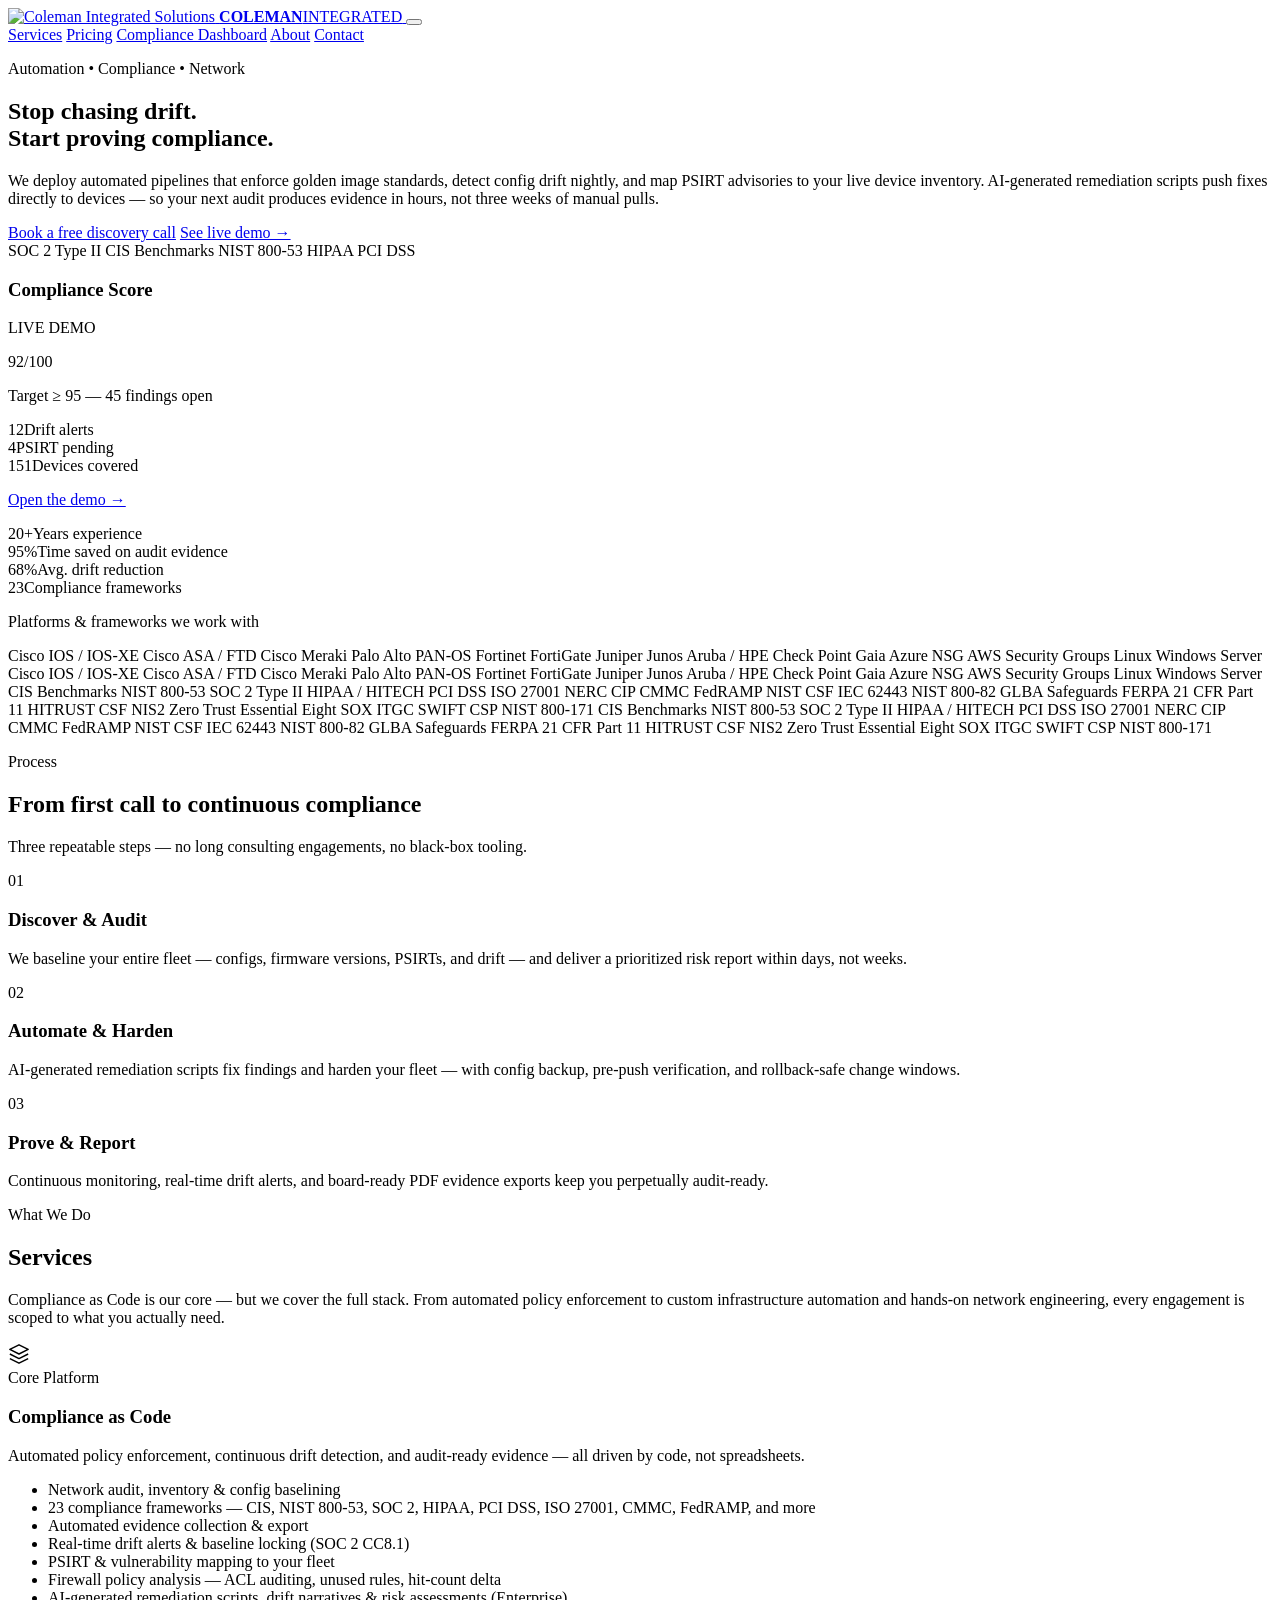
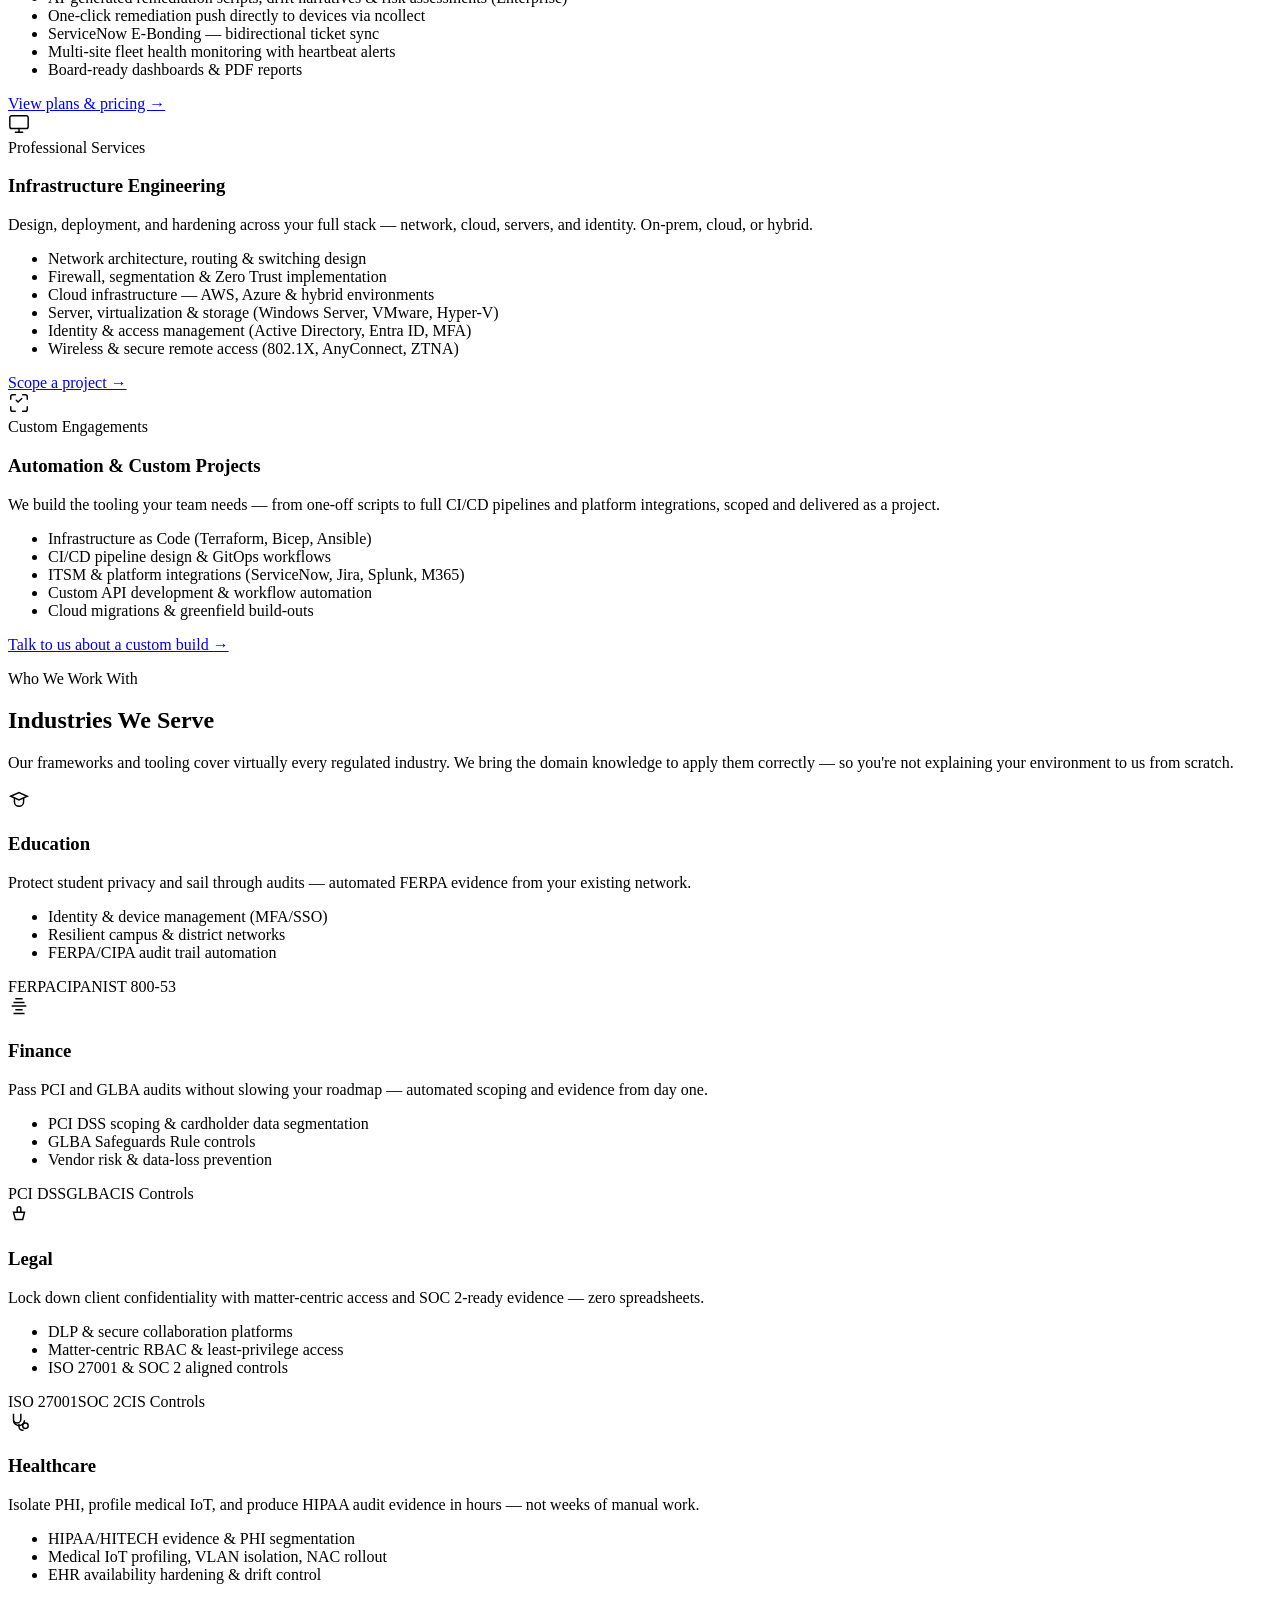
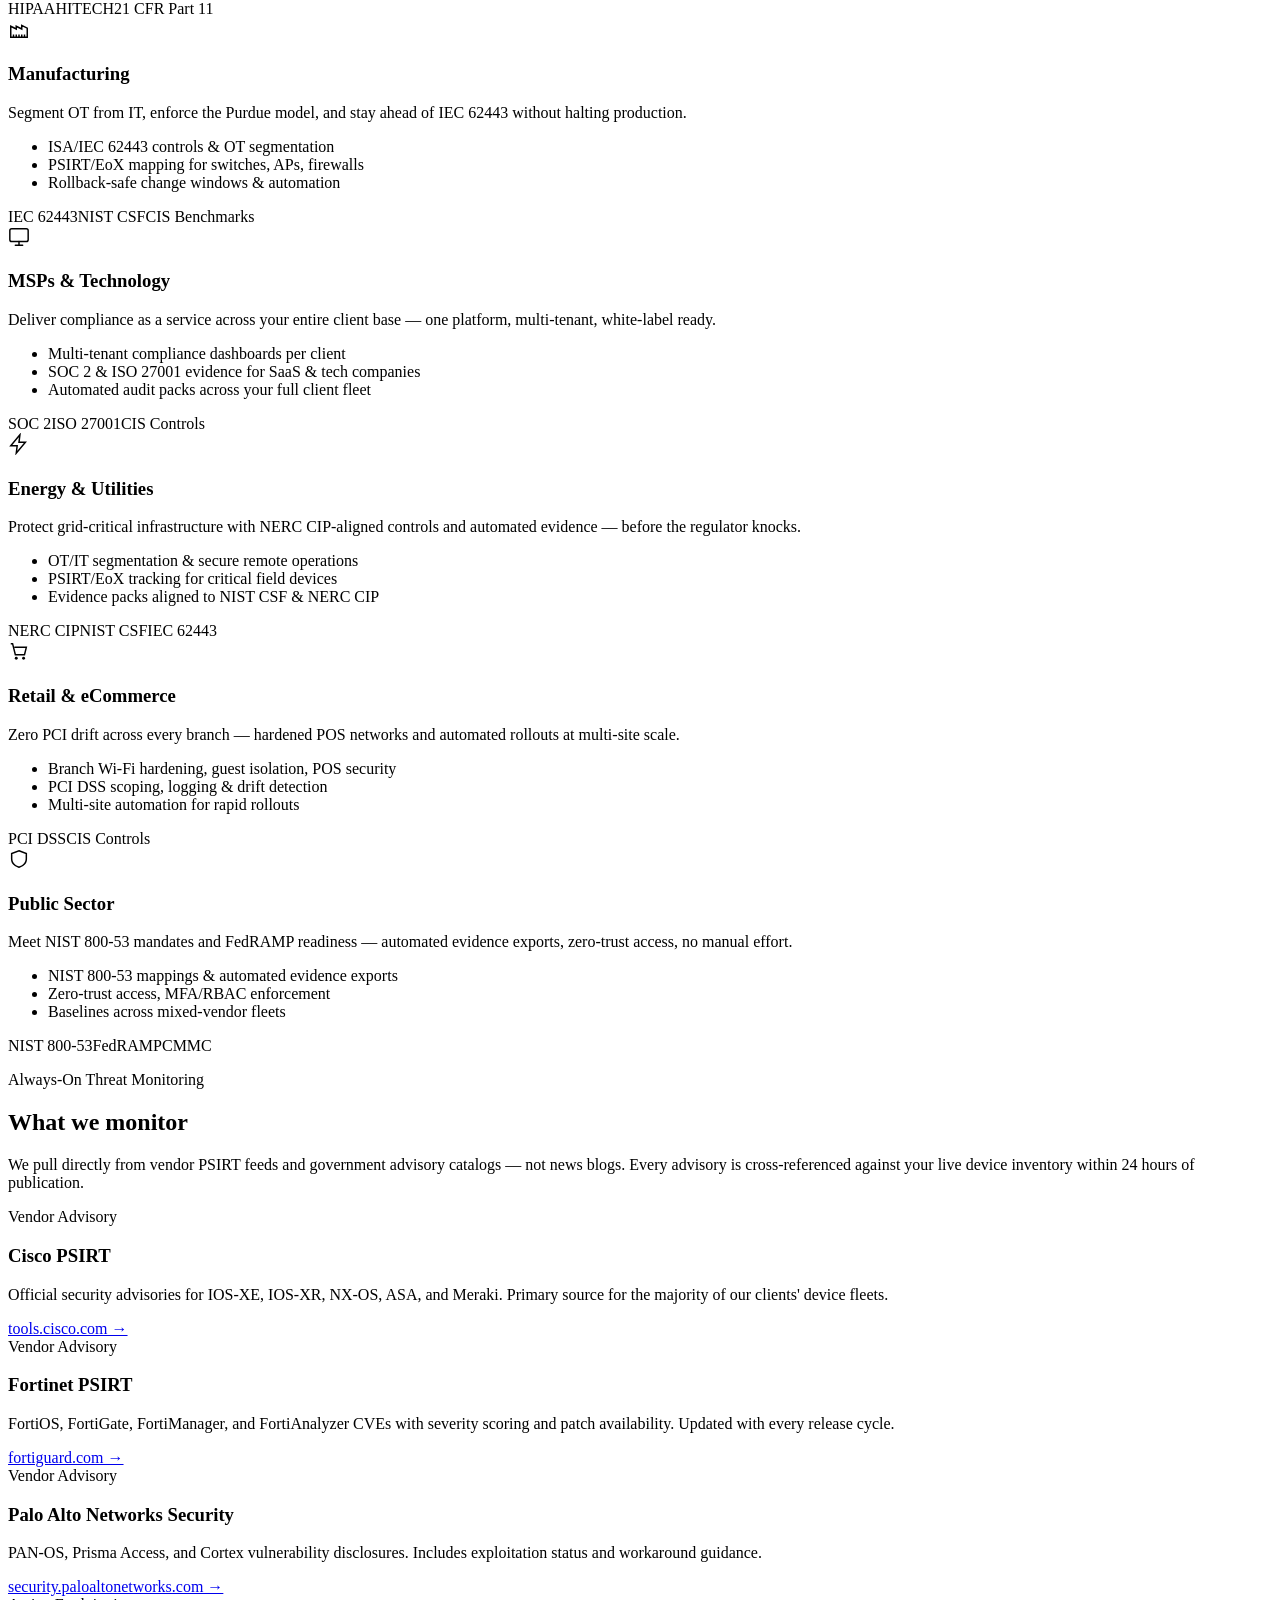
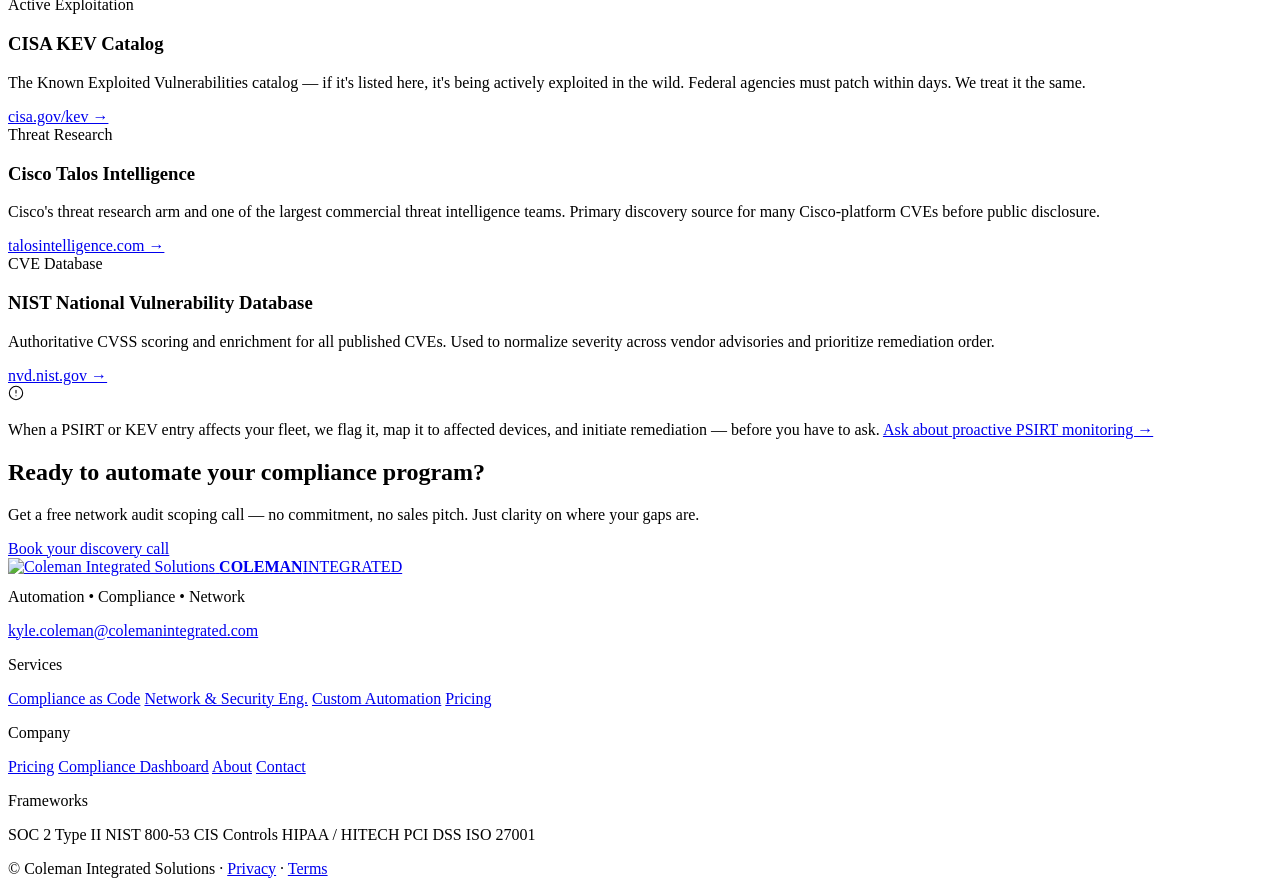
==== index.html @ 4d367436 "fix: align platform list with actual product capabilities - Replaced "YAML-driven playbooks" with "A" ====
<!DOCTYPE html>

<html lang="en">
<head>
<meta charset="utf-8"/>
<meta content="width=device-width,initial-scale=1" name="viewport"/>
<title>Coleman Integrated Solutions — Automation • Compliance • Network</title>
<meta content="Automation • Compliance • Network—deliver secure, compliant networks with code." name="description"/>
<meta property="og:type" content="website"/>
<meta property="og:url" content="https://colemanintegrated.com/"/>
<meta property="og:title" content="Coleman Integrated Solutions — Automation • Compliance • Network"/>
<meta property="og:description" content="Automated pipelines that enforce golden image standards, detect config drift nightly, and map PSIRT advisories to your live device inventory. Audit-ready evidence in hours, not weeks."/>
<meta property="og:image" content="https://colemanintegrated.com/assets/og-card.png"/>
<meta name="twitter:card" content="summary_large_image"/>
<meta name="twitter:title" content="Coleman Integrated Solutions — Automation • Compliance • Network"/>
<meta name="twitter:description" content="Stop chasing drift. Start proving compliance. Managed network compliance as code."/>
<link href="styles.css" rel="stylesheet"/>
<script defer="" src="scripts.js"></script>
</head>
<body>
<header class="site-header">
<div class="container">
<a class="brand" href="index.html">
<img alt="Coleman Integrated Solutions" class="logo" src="assets/coleman-mark.svg"/>
<span class="brand-text"><strong class="brand-name">COLEMAN</strong><span class="brand-sub">INTEGRATED</span></span>
</a>
<button aria-label="Toggle navigation" class="nav-toggle"><span></span></button>
<nav class="nav">
<a href="index.html#services">Services</a>
<a href="pricing.html">Pricing</a>
<a href="dashboard.html">Compliance Dashboard</a>
<a href="about.html">About</a>
<a class="btn" href="contact.html">Contact</a>
</nav>
</div>
</header>
<section class="hero">
<div class="container grid-2">
<div>
<p class="hero-eyebrow">Automation • Compliance • Network</p>
<h1>Stop chasing drift.<br>Start proving compliance.</h1>
<p class="hero-sub">We deploy automated pipelines that enforce golden image standards, detect config drift nightly, and map PSIRT advisories to your live device inventory. AI-generated remediation scripts push fixes directly to devices — so your next audit produces evidence in hours, not three weeks of manual pulls.</p>
<div class="cta-row">
<a class="btn btn-lg" href="contact.html">Book a free discovery call</a>
<a class="link" href="dashboard.html">See live demo →</a>
</div>
<div class="framework-chips">
<span class="fw-chip">SOC 2 Type II</span>
<span class="fw-chip">CIS Benchmarks</span>
<span class="fw-chip">NIST 800-53</span>
<span class="fw-chip">HIPAA</span>
<span class="fw-chip">PCI DSS</span>
</div>
</div>
<div class="hero-card">
<div class="card card--glow">
<div class="card-header-row">
<h3>Compliance Score</h3>
<span class="badge-live">LIVE DEMO</span>
</div>
<p class="score">92<span>/100</span></p>
<div class="score-bar-wrap"><div class="score-bar" style="width:92%"></div></div>
<p class="muted" style="margin:.5rem 0 1rem">Target ≥ 95 — 45 findings open</p>
<div class="mini-stats">
<div class="mini-stat"><span class="mini-num">12</span><span class="mini-lbl">Drift alerts</span></div>
<div class="mini-stat"><span class="mini-num">4</span><span class="mini-lbl">PSIRT pending</span></div>
<div class="mini-stat"><span class="mini-num">151</span><span class="mini-lbl">Devices covered</span></div>
</div>
<p style="margin-top:1rem"><a class="link" href="dashboard.html">Open the demo →</a></p>
</div>
</div>
</div>

<div class="hero-metrics">
<div class="container">
<div class="metrics-row">
<div class="metric"><span class="metric-num">20+</span><span class="metric-lbl">Years experience</span></div>
<div class="metric-div"></div>
<div class="metric"><span class="metric-num">95%</span><span class="metric-lbl">Time saved on audit evidence</span></div>
<div class="metric-div"></div>
<div class="metric"><span class="metric-num">68%</span><span class="metric-lbl">Avg. drift reduction</span></div>
<div class="metric-div"></div>
<div class="metric"><span class="metric-num">23</span><span class="metric-lbl">Compliance frameworks</span></div>
</div>
</div>
</div>
</section>
<section class="platform-bar">
<div class="container">
<p class="platform-label">Platforms &amp; frameworks we work with</p>
</div>
<!-- Row 1: Vendors — scrolls left -->
<div class="marquee-track" aria-hidden="true">
<div class="marquee-inner">
<span class="platform-chip">Cisco IOS / IOS‑XE</span>
<span class="platform-chip">Cisco ASA / FTD</span>
<span class="platform-chip">Cisco Meraki</span>
<span class="platform-chip">Palo Alto PAN‑OS</span>
<span class="platform-chip">Fortinet FortiGate</span>
<span class="platform-chip">Juniper Junos</span>
<span class="platform-chip">Aruba / HPE</span>
<span class="platform-chip">Check Point Gaia</span>
<span class="platform-chip">Azure NSG</span>
<span class="platform-chip">AWS Security Groups</span>
<span class="platform-chip">Linux</span>
<span class="platform-chip">Windows Server</span>
<!-- duplicate for seamless loop -->
<span class="platform-chip">Cisco IOS / IOS‑XE</span>
<span class="platform-chip">Cisco ASA / FTD</span>
<span class="platform-chip">Cisco Meraki</span>
<span class="platform-chip">Palo Alto PAN‑OS</span>
<span class="platform-chip">Fortinet FortiGate</span>
<span class="platform-chip">Juniper Junos</span>
<span class="platform-chip">Aruba / HPE</span>
<span class="platform-chip">Check Point Gaia</span>
<span class="platform-chip">Azure NSG</span>
<span class="platform-chip">AWS Security Groups</span>
<span class="platform-chip">Linux</span>
<span class="platform-chip">Windows Server</span>
</div>
</div>
<!-- Row 2: Frameworks — scrolls right -->
<div class="marquee-track" aria-hidden="true">
<div class="marquee-inner marquee-inner--reverse">
<span class="platform-chip platform-chip--fw">CIS Benchmarks</span>
<span class="platform-chip platform-chip--fw">NIST 800‑53</span>
<span class="platform-chip platform-chip--fw">SOC 2 Type II</span>
<span class="platform-chip platform-chip--fw">HIPAA / HITECH</span>
<span class="platform-chip platform-chip--fw">PCI DSS</span>
<span class="platform-chip platform-chip--fw">ISO 27001</span>
<span class="platform-chip platform-chip--fw">NERC CIP</span>
<span class="platform-chip platform-chip--fw">CMMC</span>
<span class="platform-chip platform-chip--fw">FedRAMP</span>
<span class="platform-chip platform-chip--fw">NIST CSF</span>
<span class="platform-chip platform-chip--fw">IEC 62443</span>
<span class="platform-chip platform-chip--fw">NIST 800‑82</span>
<span class="platform-chip platform-chip--fw">GLBA Safeguards</span>
<span class="platform-chip platform-chip--fw">FERPA</span>
<span class="platform-chip platform-chip--fw">21 CFR Part 11</span>
<span class="platform-chip platform-chip--fw">HITRUST CSF</span>
<span class="platform-chip platform-chip--fw">NIS2</span>
<span class="platform-chip platform-chip--fw">Zero Trust</span>
<span class="platform-chip platform-chip--fw">Essential Eight</span>
<span class="platform-chip platform-chip--fw">SOX ITGC</span>
<span class="platform-chip platform-chip--fw">SWIFT CSP</span>
<span class="platform-chip platform-chip--fw">NIST 800‑171</span>
<!-- duplicate for seamless loop -->
<span class="platform-chip platform-chip--fw">CIS Benchmarks</span>
<span class="platform-chip platform-chip--fw">NIST 800‑53</span>
<span class="platform-chip platform-chip--fw">SOC 2 Type II</span>
<span class="platform-chip platform-chip--fw">HIPAA / HITECH</span>
<span class="platform-chip platform-chip--fw">PCI DSS</span>
<span class="platform-chip platform-chip--fw">ISO 27001</span>
<span class="platform-chip platform-chip--fw">NERC CIP</span>
<span class="platform-chip platform-chip--fw">CMMC</span>
<span class="platform-chip platform-chip--fw">FedRAMP</span>
<span class="platform-chip platform-chip--fw">NIST CSF</span>
<span class="platform-chip platform-chip--fw">IEC 62443</span>
<span class="platform-chip platform-chip--fw">NIST 800‑82</span>
<span class="platform-chip platform-chip--fw">GLBA Safeguards</span>
<span class="platform-chip platform-chip--fw">FERPA</span>
<span class="platform-chip platform-chip--fw">21 CFR Part 11</span>
<span class="platform-chip platform-chip--fw">HITRUST CSF</span>
<span class="platform-chip platform-chip--fw">NIS2</span>
<span class="platform-chip platform-chip--fw">Zero Trust</span>
<span class="platform-chip platform-chip--fw">Essential Eight</span>
<span class="platform-chip platform-chip--fw">SOX ITGC</span>
<span class="platform-chip platform-chip--fw">SWIFT CSP</span>
<span class="platform-chip platform-chip--fw">NIST 800‑171</span>
</div>
</div>
</section>

<section class="section section--steps" id="how-it-works">
<div class="container">
<p class="section-eyebrow">Process</p>
<h2>From first call to continuous compliance</h2>
<p class="section-sub">Three repeatable steps — no long consulting engagements, no black-box tooling.</p>
<div class="steps">
<div class="step fade-up">
<div class="step-num">01</div>
<h3>Discover &amp; Audit</h3>
<p>We baseline your entire fleet — configs, firmware versions, PSIRTs, and drift — and deliver a prioritized risk report within days, not weeks.</p>
</div>
<div class="step fade-up">
<div class="step-num">02</div>
<h3>Automate &amp; Harden</h3>
<p>AI‑generated remediation scripts fix findings and harden your fleet — with config backup, pre‑push verification, and rollback‑safe change windows.</p>
</div>
<div class="step fade-up">
<div class="step-num">03</div>
<h3>Prove &amp; Report</h3>
<p>Continuous monitoring, real‑time drift alerts, and board‑ready PDF evidence exports keep you perpetually audit‑ready.</p>
</div>
</div>
</div>
</section>

<section class="section section--alt" id="services">
<div class="container">
<p class="section-eyebrow">What We Do</p>
<h2>Services</h2>
<p class="section-sub">Compliance as Code is our core — but we cover the full stack. From automated policy enforcement to custom infrastructure automation and hands-on network engineering, every engagement is scoped to what you actually need.</p>
<div class="pillars">

<!-- Pillar 1: Core -->
<div class="pillar pillar--core">
<div class="pillar-top">
<div class="pillar-icon">
<svg fill="none" height="22" viewBox="0 0 24 24" width="22"><path d="M12 2L2 7l10 5 10-5-10-5Z" stroke="currentColor" stroke-width="1.6" stroke-linejoin="round"/><path d="M2 17l10 5 10-5M2 12l10 5 10-5" stroke="currentColor" stroke-width="1.6" stroke-linejoin="round"/></svg>
</div>
<span class="pillar-badge">Core Platform</span>
</div>
<h3>Compliance as Code</h3>
<p class="pillar-desc">Automated policy enforcement, continuous drift detection, and audit-ready evidence — all driven by code, not spreadsheets.</p>
<ul class="pillar-list">
<li>Network audit, inventory &amp; config baselining</li>
<li>23 compliance frameworks — CIS, NIST 800-53, SOC 2, HIPAA, PCI DSS, ISO 27001, CMMC, FedRAMP, and more</li>
<li>Automated evidence collection &amp; export</li>
<li>Real-time drift alerts &amp; baseline locking (SOC 2 CC8.1)</li>
<li>PSIRT &amp; vulnerability mapping to your fleet</li>
<li>Firewall policy analysis — ACL auditing, unused rules, hit-count delta</li>
<li>AI-generated remediation scripts, drift narratives &amp; risk assessments (Enterprise)</li>
<li>One-click remediation push directly to devices via ncollect</li>
<li>ServiceNow E-Bonding — bidirectional ticket sync</li>
<li>Multi-site fleet health monitoring with heartbeat alerts</li>
<li>Board-ready dashboards &amp; PDF reports</li>
</ul>
<a class="pillar-link" href="pricing.html">View plans &amp; pricing →</a>
</div>

<!-- Pillar 2: Infrastructure Engineering -->
<div class="pillar">
<div class="pillar-top">
<div class="pillar-icon">
<svg fill="none" height="22" viewBox="0 0 24 24" width="22"><rect x="2" y="3" width="20" height="14" rx="2" stroke="currentColor" stroke-width="1.6"/><path d="M8 21h8M12 17v4" stroke="currentColor" stroke-width="1.6" stroke-linecap="round"/></svg>
</div>
<span class="pillar-badge pillar-badge--neutral">Professional Services</span>
</div>
<h3>Infrastructure Engineering</h3>
<p class="pillar-desc">Design, deployment, and hardening across your full stack — network, cloud, servers, and identity. On-prem, cloud, or hybrid.</p>
<ul class="pillar-list">
<li>Network architecture, routing &amp; switching design</li>
<li>Firewall, segmentation &amp; Zero Trust implementation</li>
<li>Cloud infrastructure — AWS, Azure &amp; hybrid environments</li>
<li>Server, virtualization &amp; storage (Windows Server, VMware, Hyper-V)</li>
<li>Identity &amp; access management (Active Directory, Entra ID, MFA)</li>
<li>Wireless &amp; secure remote access (802.1X, AnyConnect, ZTNA)</li>
</ul>
<a class="pillar-link" href="contact.html">Scope a project →</a>
</div>

<!-- Pillar 3: Automation & Custom Projects -->
<div class="pillar">
<div class="pillar-top">
<div class="pillar-icon">
<svg fill="none" height="22" viewBox="0 0 24 24" width="22"><path d="M8 3H5a2 2 0 0 0-2 2v3M21 8V5a2 2 0 0 0-2-2h-3M3 16v3a2 2 0 0 0 2 2h3M16 21h3a2 2 0 0 0 2-2v-3" stroke="currentColor" stroke-width="1.6" stroke-linecap="round"/><path d="M9 9l2 2 4-4" stroke="currentColor" stroke-width="1.6" stroke-linecap="round" stroke-linejoin="round"/></svg>
</div>
<span class="pillar-badge pillar-badge--neutral">Custom Engagements</span>
</div>
<h3>Automation &amp; Custom Projects</h3>
<p class="pillar-desc">We build the tooling your team needs — from one-off scripts to full CI/CD pipelines and platform integrations, scoped and delivered as a project.</p>
<ul class="pillar-list">
<li>Infrastructure as Code (Terraform, Bicep, Ansible)</li>
<li>CI/CD pipeline design &amp; GitOps workflows</li>
<li>ITSM &amp; platform integrations (ServiceNow, Jira, Splunk, M365)</li>
<li>Custom API development &amp; workflow automation</li>
<li>Cloud migrations &amp; greenfield build-outs</li>
</ul>
<a class="pillar-link" href="contact.html">Talk to us about a custom build →</a>
</div>

</div><!-- /pillars -->
</div>
</section>
<section aria-label="Industries We Serve" class="section" id="industries">
<div class="container">
<p class="section-eyebrow">Who We Work With</p>
<h2>Industries We Serve</h2>
<p class="section-sub">Our frameworks and tooling cover virtually every regulated industry. We bring the domain knowledge to apply them correctly — so you're not explaining your environment to us from scratch.</p>
<div class="industries-unified">

<article class="ind-card fade-up">
<div class="ind-icon"><svg fill="none" height="22" viewBox="0 0 24 24" width="22"><path d="M3 9l9-4 9 4-9 4-9-4Z" stroke="currentColor" stroke-width="1.6"/><path d="M7 11v4a5 5 0 0 0 10 0v-4" stroke="currentColor" stroke-width="1.6"/></svg></div>
<h3>Education</h3>
<p class="ind-outcome">Protect student privacy and sail through audits — automated FERPA evidence from your existing network.</p>
<ul class="ind-list">
<li>Identity &amp; device management (MFA/SSO)</li>
<li>Resilient campus &amp; district networks</li>
<li>FERPA/CIPA audit trail automation</li>
</ul>
<div class="ind-tags"><span class="ind-tag">FERPA</span><span class="ind-tag">CIPA</span><span class="ind-tag">NIST 800-53</span></div>
</article>

<article class="ind-card fade-up">
<div class="ind-icon"><svg fill="none" height="22" viewBox="0 0 24 24" width="22"><path d="M4 11h16M6 7h12M8 3h8M8 15h8M6 19h12" stroke="currentColor" stroke-width="1.6"/></svg></div>
<h3>Finance</h3>
<p class="ind-outcome">Pass PCI and GLBA audits without slowing your roadmap — automated scoping and evidence from day one.</p>
<ul class="ind-list">
<li>PCI DSS scoping &amp; cardholder data segmentation</li>
<li>GLBA Safeguards Rule controls</li>
<li>Vendor risk &amp; data-loss prevention</li>
</ul>
<div class="ind-tags"><span class="ind-tag">PCI DSS</span><span class="ind-tag">GLBA</span><span class="ind-tag">CIS Controls</span></div>
</article>

<article class="ind-card fade-up">
<div class="ind-icon"><svg fill="none" height="22" viewBox="0 0 24 24" width="22"><path d="M6 10h12l-2 8H8l-2-8Z" stroke="currentColor" stroke-width="1.6"/><path d="M10 10V6a2 2 0 1 1 4 0v4" stroke="currentColor" stroke-width="1.6"/></svg></div>
<h3>Legal</h3>
<p class="ind-outcome">Lock down client confidentiality with matter-centric access and SOC 2-ready evidence — zero spreadsheets.</p>
<ul class="ind-list">
<li>DLP &amp; secure collaboration platforms</li>
<li>Matter-centric RBAC &amp; least-privilege access</li>
<li>ISO 27001 &amp; SOC 2 aligned controls</li>
</ul>
<div class="ind-tags"><span class="ind-tag">ISO 27001</span><span class="ind-tag">SOC 2</span><span class="ind-tag">CIS Controls</span></div>
</article>

<article class="ind-card fade-up">
<div class="ind-icon"><svg fill="none" height="22" viewBox="0 0 24 24" width="22"><path d="M6 3v6a4 4 0 1 0 8 0V3M6 10a6 6 0 0 0 12 0" stroke="currentColor" stroke-width="1.6"/><circle cx="19" cy="16" r="3" stroke="currentColor" stroke-width="1.6"/><path d="M12 14v3a4 4 0 0 0 4 4h1" stroke="currentColor" stroke-width="1.6"/></svg></div>
<h3>Healthcare</h3>
<p class="ind-outcome">Isolate PHI, profile medical IoT, and produce HIPAA audit evidence in hours — not weeks of manual work.</p>
<ul class="ind-list">
<li>HIPAA/HITECH evidence &amp; PHI segmentation</li>
<li>Medical IoT profiling, VLAN isolation, NAC rollout</li>
<li>EHR availability hardening &amp; drift control</li>
</ul>
<div class="ind-tags"><span class="ind-tag">HIPAA</span><span class="ind-tag">HITECH</span><span class="ind-tag">21 CFR Part 11</span></div>
</article>

<article class="ind-card fade-up">
<div class="ind-icon"><svg fill="none" height="22" viewBox="0 0 24 24" width="22"><path d="M3 21V9l6 3V9l6 3V8l6 3v10H3Z" stroke="currentColor" stroke-width="1.6"/><path d="M6 21v-3m3 3v-3m3 3v-3m3 3v-3m3 3v-3" stroke="currentColor" stroke-width="1.6"/></svg></div>
<h3>Manufacturing</h3>
<p class="ind-outcome">Segment OT from IT, enforce the Purdue model, and stay ahead of IEC 62443 without halting production.</p>
<ul class="ind-list">
<li>ISA/IEC 62443 controls &amp; OT segmentation</li>
<li>PSIRT/EoX mapping for switches, APs, firewalls</li>
<li>Rollback-safe change windows &amp; automation</li>
</ul>
<div class="ind-tags"><span class="ind-tag">IEC 62443</span><span class="ind-tag">NIST CSF</span><span class="ind-tag">CIS Benchmarks</span></div>
</article>

<article class="ind-card fade-up">
<div class="ind-icon"><svg fill="none" height="22" viewBox="0 0 24 24" width="22"><rect x="2" y="3" width="20" height="14" rx="2" stroke="currentColor" stroke-width="1.6"/><path d="M8 21h8M12 17v4" stroke="currentColor" stroke-width="1.6" stroke-linecap="round"/></svg></div>
<h3>MSPs &amp; Technology</h3>
<p class="ind-outcome">Deliver compliance as a service across your entire client base — one platform, multi-tenant, white-label ready.</p>
<ul class="ind-list">
<li>Multi-tenant compliance dashboards per client</li>
<li>SOC 2 &amp; ISO 27001 evidence for SaaS &amp; tech companies</li>
<li>Automated audit packs across your full client fleet</li>
</ul>
<div class="ind-tags"><span class="ind-tag">SOC 2</span><span class="ind-tag">ISO 27001</span><span class="ind-tag">CIS Controls</span></div>
</article>

<article class="ind-card fade-up">
<div class="ind-icon"><svg fill="none" height="22" viewBox="0 0 24 24" width="22"><path d="M13 2 3 14h7l-1 8 10-12h-7l1-8Z" stroke="currentColor" stroke-width="1.6"/></svg></div>
<h3>Energy &amp; Utilities</h3>
<p class="ind-outcome">Protect grid-critical infrastructure with NERC CIP-aligned controls and automated evidence — before the regulator knocks.</p>
<ul class="ind-list">
<li>OT/IT segmentation &amp; secure remote operations</li>
<li>PSIRT/EoX tracking for critical field devices</li>
<li>Evidence packs aligned to NIST CSF &amp; NERC CIP</li>
</ul>
<div class="ind-tags"><span class="ind-tag">NERC CIP</span><span class="ind-tag">NIST CSF</span><span class="ind-tag">IEC 62443</span></div>
</article>

<article class="ind-card fade-up">
<div class="ind-icon"><svg fill="none" height="22" viewBox="0 0 24 24" width="22"><path d="M3 4h2l3 12h10l2-8H7" stroke="currentColor" stroke-width="1.6"/><circle cx="9" cy="20" fill="currentColor" r="1.6"/><circle cx="17" cy="20" fill="currentColor" r="1.6"/></svg></div>
<h3>Retail &amp; eCommerce</h3>
<p class="ind-outcome">Zero PCI drift across every branch — hardened POS networks and automated rollouts at multi-site scale.</p>
<ul class="ind-list">
<li>Branch Wi-Fi hardening, guest isolation, POS security</li>
<li>PCI DSS scoping, logging &amp; drift detection</li>
<li>Multi-site automation for rapid rollouts</li>
</ul>
<div class="ind-tags"><span class="ind-tag">PCI DSS</span><span class="ind-tag">CIS Controls</span></div>
</article>

<article class="ind-card fade-up">
<div class="ind-icon"><svg fill="none" height="22" viewBox="0 0 24 24" width="22"><path d="M12 3l8 3v6c0 5-5 8-8 9-3-1-8-4-8-9V6l8-3Z" stroke="currentColor" stroke-width="1.6"/></svg></div>
<h3>Public Sector</h3>
<p class="ind-outcome">Meet NIST 800-53 mandates and FedRAMP readiness — automated evidence exports, zero-trust access, no manual effort.</p>
<ul class="ind-list">
<li>NIST 800-53 mappings &amp; automated evidence exports</li>
<li>Zero-trust access, MFA/RBAC enforcement</li>
<li>Baselines across mixed-vendor fleets</li>
</ul>
<div class="ind-tags"><span class="ind-tag">NIST 800-53</span><span class="ind-tag">FedRAMP</span><span class="ind-tag">CMMC</span></div>
</article>

</div>
</div>
</section>
<section class="section alt" id="intel-sources">
<div class="container">
<p class="section-eyebrow">Always-On Threat Monitoring</p>
<h2>What we monitor</h2>
<p class="section-sub">We pull directly from vendor PSIRT feeds and government advisory catalogs — not news blogs. Every advisory is cross-referenced against your live device inventory within 24 hours of publication.</p>
<div class="intel-grid">

<div class="intel-card">
<div class="intel-card-hdr">
<span class="intel-badge intel-badge--vendor">Vendor Advisory</span>
</div>
<h3 class="intel-name">Cisco PSIRT</h3>
<p class="intel-desc">Official security advisories for IOS-XE, IOS-XR, NX-OS, ASA, and Meraki. Primary source for the majority of our clients' device fleets.</p>
<a class="intel-link" href="https://tools.cisco.com/security/center/publicationListing.x" target="_blank" rel="noopener noreferrer">tools.cisco.com →</a>
</div>

<div class="intel-card">
<div class="intel-card-hdr">
<span class="intel-badge intel-badge--vendor">Vendor Advisory</span>
</div>
<h3 class="intel-name">Fortinet PSIRT</h3>
<p class="intel-desc">FortiOS, FortiGate, FortiManager, and FortiAnalyzer CVEs with severity scoring and patch availability. Updated with every release cycle.</p>
<a class="intel-link" href="https://www.fortiguard.com/psirt" target="_blank" rel="noopener noreferrer">fortiguard.com →</a>
</div>

<div class="intel-card">
<div class="intel-card-hdr">
<span class="intel-badge intel-badge--vendor">Vendor Advisory</span>
</div>
<h3 class="intel-name">Palo Alto Networks Security</h3>
<p class="intel-desc">PAN-OS, Prisma Access, and Cortex vulnerability disclosures. Includes exploitation status and workaround guidance.</p>
<a class="intel-link" href="https://security.paloaltonetworks.com" target="_blank" rel="noopener noreferrer">security.paloaltonetworks.com →</a>
</div>

<div class="intel-card">
<div class="intel-card-hdr">
<span class="intel-badge intel-badge--cisa">Active Exploitation</span>
</div>
<h3 class="intel-name">CISA KEV Catalog</h3>
<p class="intel-desc">The Known Exploited Vulnerabilities catalog — if it's listed here, it's being actively exploited in the wild. Federal agencies must patch within days. We treat it the same.</p>
<a class="intel-link" href="https://www.cisa.gov/known-exploited-vulnerabilities-catalog" target="_blank" rel="noopener noreferrer">cisa.gov/kev →</a>
</div>

<div class="intel-card">
<div class="intel-card-hdr">
<span class="intel-badge intel-badge--research">Threat Research</span>
</div>
<h3 class="intel-name">Cisco Talos Intelligence</h3>
<p class="intel-desc">Cisco's threat research arm and one of the largest commercial threat intelligence teams. Primary discovery source for many Cisco-platform CVEs before public disclosure.</p>
<a class="intel-link" href="https://blog.talosintelligence.com" target="_blank" rel="noopener noreferrer">talosintelligence.com →</a>
</div>

<div class="intel-card">
<div class="intel-card-hdr">
<span class="intel-badge intel-badge--nvd">CVE Database</span>
</div>
<h3 class="intel-name">NIST National Vulnerability Database</h3>
<p class="intel-desc">Authoritative CVSS scoring and enrichment for all published CVEs. Used to normalize severity across vendor advisories and prioritize remediation order.</p>
<a class="intel-link" href="https://nvd.nist.gov" target="_blank" rel="noopener noreferrer">nvd.nist.gov →</a>
</div>

</div>
<div class="intel-note">
<svg fill="none" height="16" viewBox="0 0 24 24" width="16"><circle cx="12" cy="12" r="10" stroke="currentColor" stroke-width="1.6"/><path d="M12 8v4m0 4h.01" stroke="currentColor" stroke-linecap="round" stroke-width="1.6"/></svg>
<p>When a PSIRT or KEV entry affects your fleet, we flag it, map it to affected devices, and initiate remediation — before you have to ask. <a href="contact.html">Ask about proactive PSIRT monitoring →</a></p>
</div>
</div>
</section>

<section class="cta-band">
<div class="container">
<h2>Ready to automate your compliance program?</h2>
<p>Get a free network audit scoping call — no commitment, no sales pitch. Just clarity on where your gaps are.</p>
<a class="btn btn-lg" href="contact.html">Book your discovery call</a>
</div>
</section>

<footer class="site-footer">
<div class="container footer-grid">
<div class="footer-brand">
<a class="brand" href="index.html">
<img alt="Coleman Integrated Solutions" class="logo" src="assets/coleman-mark.svg"/>
<span class="brand-text"><strong class="brand-name">COLEMAN</strong><span class="brand-sub">INTEGRATED</span></span>
</a>
<p class="muted small" style="margin-top:.75rem">Automation • Compliance • Network</p>
<p class="muted small"><a href="mailto:kyle.coleman@colemanintegrated.com">kyle.coleman@colemanintegrated.com</a></p>
</div>
<div class="footer-links">
<p class="footer-heading">Services</p>
<a href="index.html#services">Compliance as Code</a>
<a href="index.html#services">Network &amp; Security Eng.</a>
<a href="index.html#services">Custom Automation</a>
<a href="pricing.html">Pricing</a>
</div>
<div class="footer-links">
<p class="footer-heading">Company</p>
<a href="pricing.html">Pricing</a>
<a href="dashboard.html">Compliance Dashboard</a>
<a href="about.html">About</a>
<a href="contact.html">Contact</a>
</div>
<div class="footer-links">
<p class="footer-heading">Frameworks</p>
<span class="muted small">SOC 2 Type II</span>
<span class="muted small">NIST 800‑53</span>
<span class="muted small">CIS Controls</span>
<span class="muted small">HIPAA / HITECH</span>
<span class="muted small">PCI DSS</span>
<span class="muted small">ISO 27001</span>
</div>
</div>
<div class="container footer-bottom">
<p class="muted small">© <span id="year"></span> Coleman Integrated Solutions · <a href="privacy.html">Privacy</a> · <a href="terms.html">Terms</a></p>
</div>
</footer>
</body>
</html>
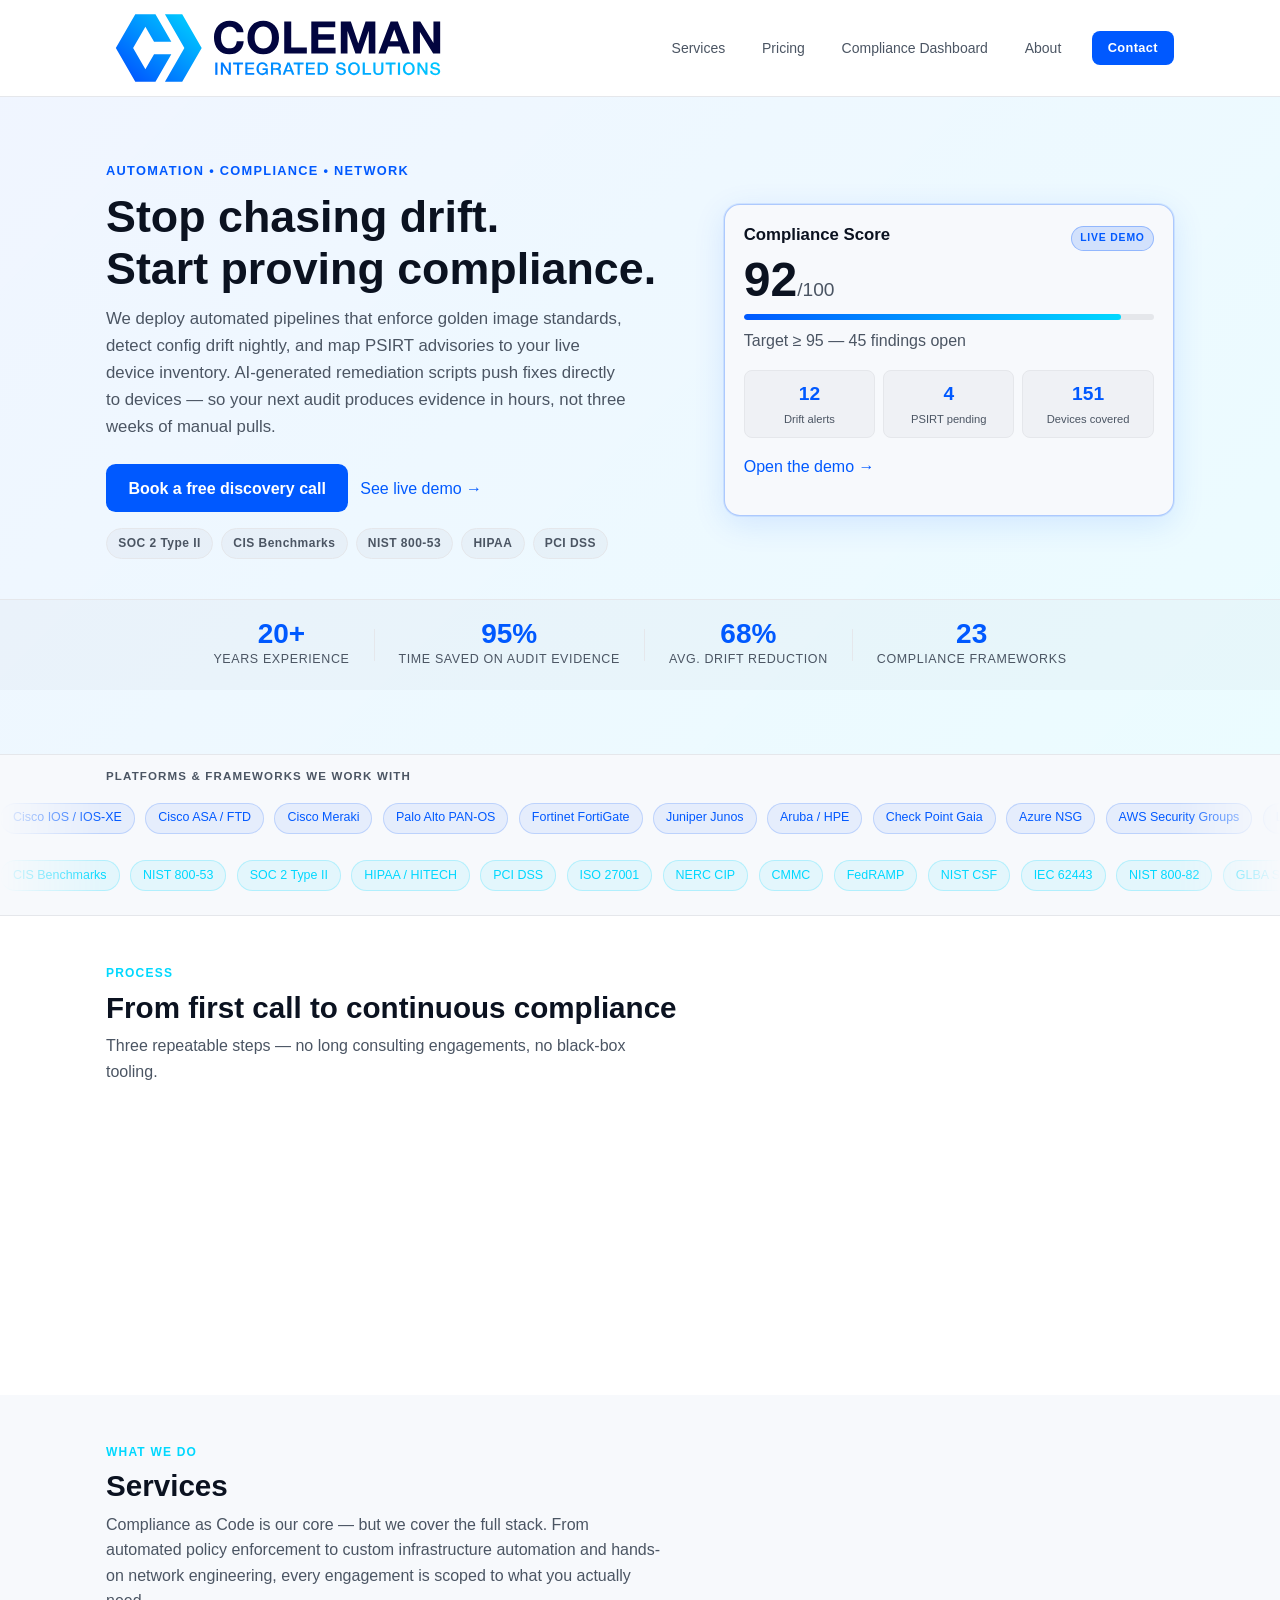
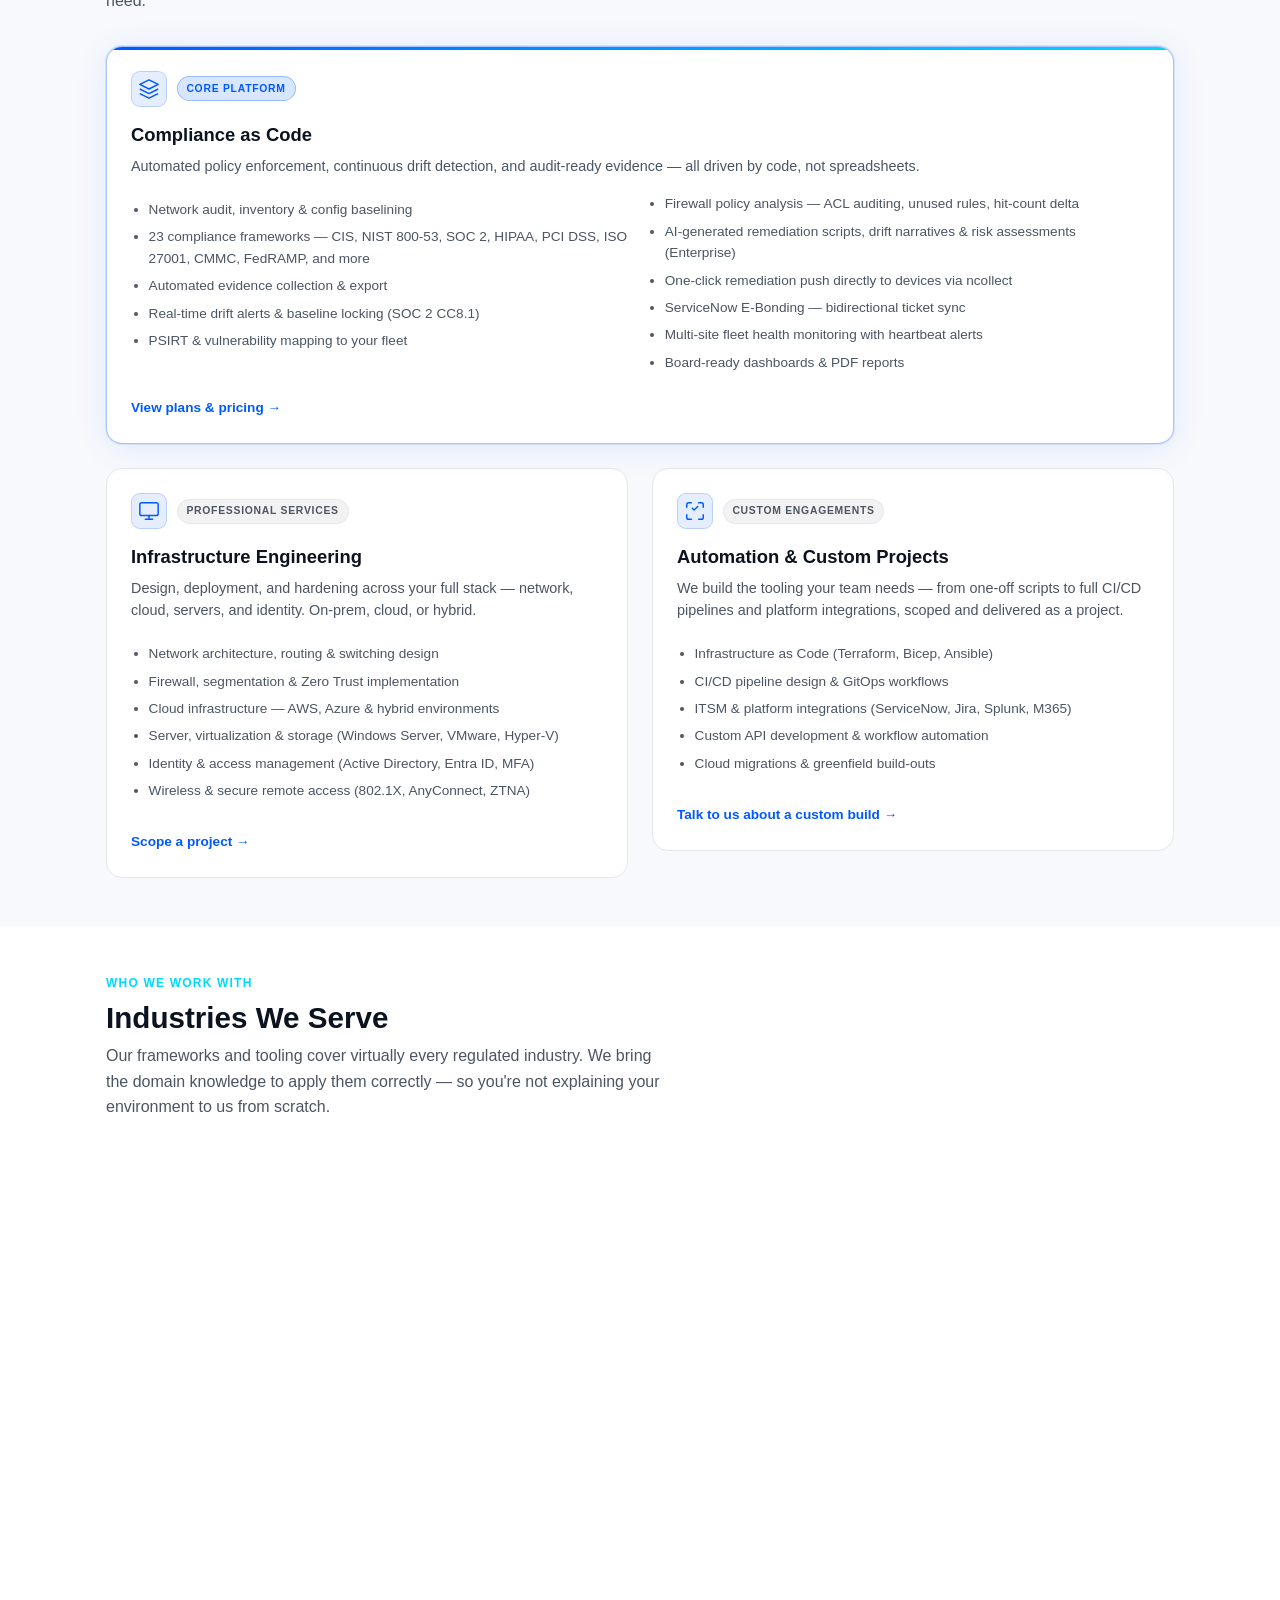
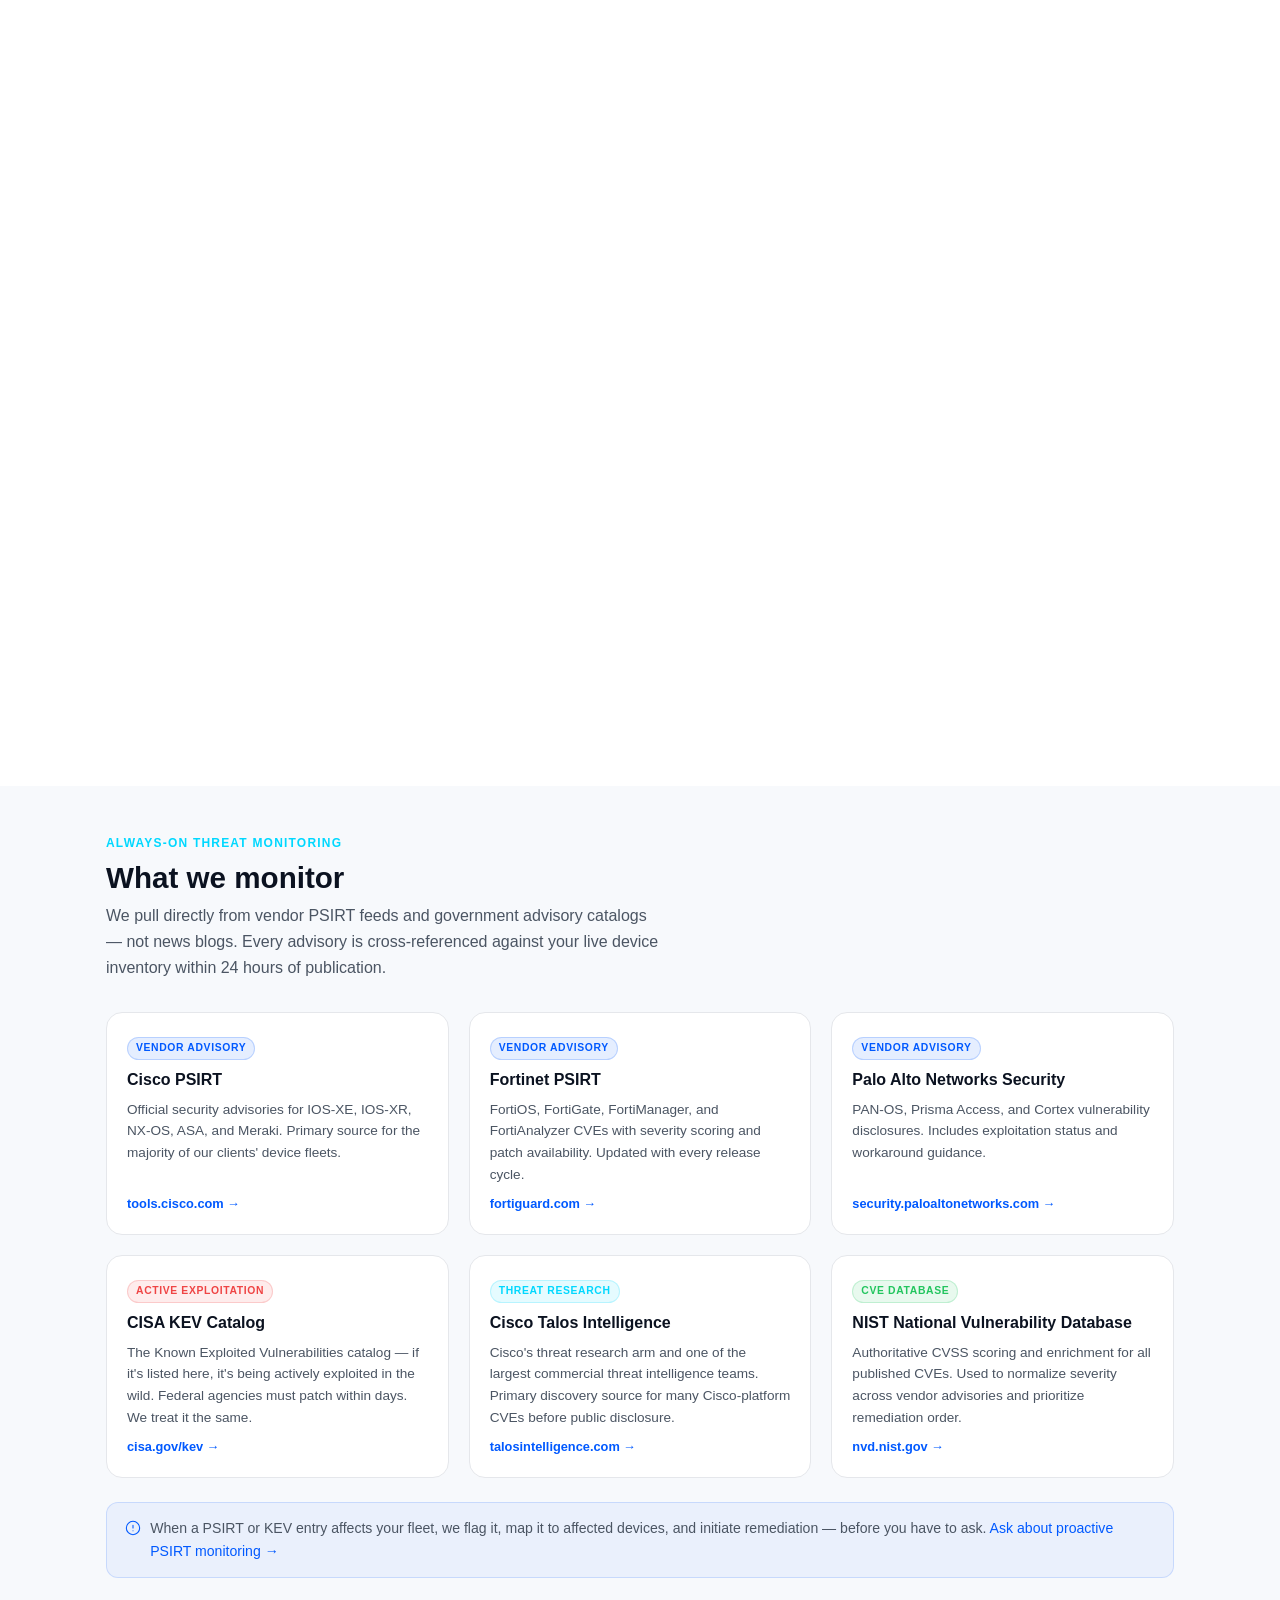
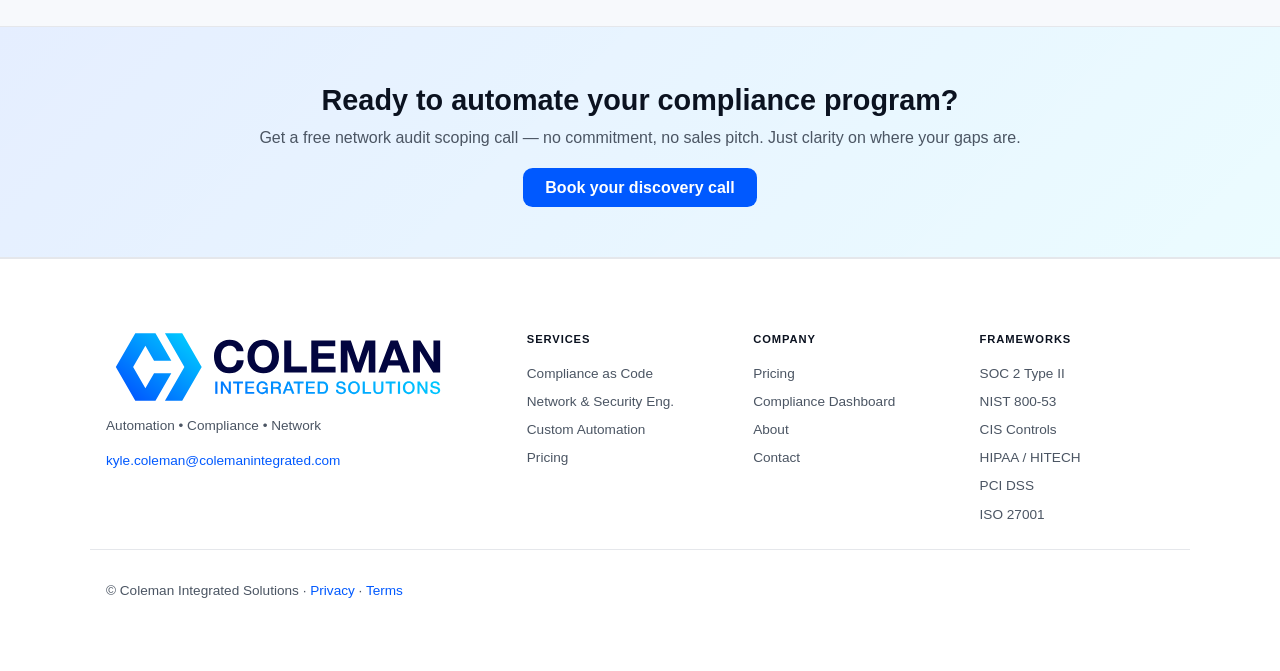
==== commit d51fe649: "feat: rebrand to light theme with new wordmark and brand colors Applies the new Coleman Integrated S" ====
--- a/index.html
+++ b/index.html
@@ -4,6 +4,11 @@
 <head>
 <meta charset="utf-8"/>
 <meta content="width=device-width,initial-scale=1" name="viewport"/>
+<link rel="icon" type="image/svg+xml" href="assets/favicon-32.svg"/>
+<link rel="icon" type="image/png" sizes="32x32" href="assets/favicon-32.png"/>
+<link rel="icon" type="image/png" sizes="16x16" href="assets/favicon-16.png"/>
+<link rel="icon" type="image/png" sizes="48x48" href="assets/favicon-48.png"/>
+<link rel="apple-touch-icon" href="assets/favicon-48.png"/>
 <title>Coleman Integrated Solutions — Automation • Compliance • Network</title>
 <meta content="Automation • Compliance • Network—deliver secure, compliant networks with code." name="description"/>
 <meta property="og:type" content="website"/>
@@ -21,14 +26,14 @@
 <header class="site-header">
 <div class="container">
 <a class="brand" href="index.html">
-<img alt="Coleman Integrated Solutions" class="logo" src="assets/coleman-mark.svg"/>
+<img alt="Coleman Integrated Solutions" class="logo" src="assets/coleman-logo.svg"/>
 <span class="brand-text"><strong class="brand-name">COLEMAN</strong><span class="brand-sub">INTEGRATED</span></span>
 </a>
 <button aria-label="Toggle navigation" class="nav-toggle"><span></span></button>
 <nav class="nav">
 <a href="index.html#services">Services</a>
 <a href="pricing.html">Pricing</a>
-<a href="dashboard.html">Compliance Dashboard</a>
+<a href="https://demo.colemanintegrated.com">Compliance Dashboard</a>
 <a href="about.html">About</a>
 <a class="btn" href="contact.html">Contact</a>
 </nav>
@@ -42,7 +47,7 @@
 <p class="hero-sub">We deploy automated pipelines that enforce golden image standards, detect config drift nightly, and map PSIRT advisories to your live device inventory. AI-generated remediation scripts push fixes directly to devices — so your next audit produces evidence in hours, not three weeks of manual pulls.</p>
 <div class="cta-row">
 <a class="btn btn-lg" href="contact.html">Book a free discovery call</a>
-<a class="link" href="dashboard.html">See live demo →</a>
+<a class="link" href="https://demo.colemanintegrated.com">See live demo →</a>
 </div>
 <div class="framework-chips">
 <span class="fw-chip">SOC 2 Type II</span>
@@ -66,7 +71,7 @@
 <div class="mini-stat"><span class="mini-num">4</span><span class="mini-lbl">PSIRT pending</span></div>
 <div class="mini-stat"><span class="mini-num">151</span><span class="mini-lbl">Devices covered</span></div>
 </div>
-<p style="margin-top:1rem"><a class="link" href="dashboard.html">Open the demo →</a></p>
+<p style="margin-top:1rem"><a class="link" href="https://demo.colemanintegrated.com">Open the demo →</a></p>
 </div>
 </div>
 </div>
@@ -472,7 +477,7 @@
 <div class="container footer-grid">
 <div class="footer-brand">
 <a class="brand" href="index.html">
-<img alt="Coleman Integrated Solutions" class="logo" src="assets/coleman-mark.svg"/>
+<img alt="Coleman Integrated Solutions" class="logo" src="assets/coleman-logo.svg"/>
 <span class="brand-text"><strong class="brand-name">COLEMAN</strong><span class="brand-sub">INTEGRATED</span></span>
 </a>
 <p class="muted small" style="margin-top:.75rem">Automation • Compliance • Network</p>
@@ -488,7 +493,7 @@
 <div class="footer-links">
 <p class="footer-heading">Company</p>
 <a href="pricing.html">Pricing</a>
-<a href="dashboard.html">Compliance Dashboard</a>
+<a href="https://demo.colemanintegrated.com">Compliance Dashboard</a>
 <a href="about.html">About</a>
 <a href="contact.html">Contact</a>
 </div>
--- a/styles.css
+++ b/styles.css
@@ -0,0 +1,1146 @@
+/* Minimal, modern, accessible — light theme with brand colors */
+:root {
+  /* Brand colors (from official Brand Guide) */
+  --brand-primary:#0059FF;   /* deep saturated blue — logo, CTAs, links */
+  --brand-accent:#00D8FF;    /* bright cyan — emphasis, hover states */
+  /* Neutrals (light mode) */
+  --bg:#ffffff;              /* page background */
+  --surface:#f7f9fc;         /* cards, alt sections */
+  --surface-2:#eef2f7;       /* deeper alt, e.g. industries strip */
+  --text:#0b1220;            /* near-black body text */
+  --muted:#4b5563;           /* secondary text, captions */
+  --border:#e5e7eb;          /* dividers, card borders */
+  --chip:#f1f5f9;            /* chip/badge backgrounds */
+  /* Back-compat aliases used throughout the file */
+  --primary:var(--brand-primary);
+  --accent:var(--brand-accent);
+}
+*{box-sizing:border-box}
+html,body{margin:0;padding:0;background:var(--bg);color:var(--text);font:16px/1.6 -apple-system,BlinkMacSystemFont,"Helvetica Neue",Helvetica,system-ui,Segoe UI,Roboto,Arial,sans-serif}
+a{color:var(--primary);text-decoration:none} a:hover{text-decoration:underline}
+.container{max-width:1100px;margin:0 auto;padding:0 1rem}
+.site-header{position:sticky;top:0;z-index:10;background:rgba(255,255,255,.85);backdrop-filter:saturate(150%) blur(10px);border-bottom:1px solid var(--border)}
+.site-header .container{display:flex;align-items:center;justify-content:space-between;height:64px}
+
+.brand{display:flex;align-items:center;gap:.65rem;font-weight:700;color:var(--text)}
+/* Hidden: the new wordmark logo already contains "COLEMAN INTEGRATED SOLUTIONS",
+   so the side-by-side text span is redundant. HTML preserved in case a revert is needed. */
+.brand-text{display:none}
+.brand-name{font-size:1.05rem;font-weight:800;letter-spacing:.1em;color:var(--text)}
+.brand-sub{font-size:.62rem;font-weight:500;letter-spacing:.22em;color:var(--primary)}
+/* SVG is now cropped (viewBox set to actual content bounds) so this height is
+   the real visible logo height. */
+.logo{height:72px;width:auto;display:block}
+.site-header .container{height:96px;padding:0 1rem}
+.brand{flex-shrink:0}
+.nav{display:flex;gap:1rem;align-items:center}
+.nav a{padding:.4rem .6rem;border-radius:.6rem}
+.btn{background:var(--brand-primary);color:#ffffff;padding:.55rem .9rem;border-radius:.6rem;font-weight:700}
+.btn:hover{filter:brightness(1.1)}
+.nav-toggle{display:none;background:transparent;border:1px solid var(--border);border-radius:.6rem;color:var(--text);padding:.3rem .5rem}
+.hero{padding:4rem 0;background:linear-gradient(135deg, rgba(0,89,255,.06), rgba(0,216,255,.08))}
+.grid-2{display:grid;grid-template-columns:1.3fr 1fr;gap:2rem;align-items:center}
+.grid-3{display:grid;grid-template-columns:repeat(3,1fr);gap:1.25rem}
+.section{padding:3rem 0}
+.section.alt{background:var(--surface)}
+.card{background:var(--surface);border:1px solid var(--border);border-radius:1rem;padding:1.2rem}
+.badge-list{display:grid;grid-template-columns:repeat(2,minmax(0,1fr));gap:.5rem;margin-top:1rem;padding-left:1rem}
+.badge-list li{list-style:disc;color:var(--muted)}
+.chips{display:flex;flex-wrap:wrap;gap:.5rem}
+.chip{background:var(--chip);border:1px solid var(--border);padding:.35rem .6rem;border-radius:999px;color:var(--muted)}
+.framework-chips{display:flex;flex-wrap:wrap;gap:.5rem;margin-top:1rem}
+.fw-chip{font-size:.75rem;font-weight:600;letter-spacing:.04em;padding:.28rem .7rem;border-radius:999px;border:1px solid var(--border);color:var(--muted);background:rgba(11,18,32,.03)}
+.checklist{padding-left:1.1rem}
+.checklist li{list-style:'✓ ';margin:.4rem 0}
+.site-footer{border-top:1px solid var(--border);padding:2rem 0;color:var(--muted)}
+.container.narrow{max-width:760px}
+.form{display:grid;gap:.75rem;margin-top:1rem}
+.form input,.form textarea{width:100%;background:var(--bg);border:1px solid var(--border);border-radius:.5rem;color:var(--text);padding:.6rem}
+.form input:focus,.form textarea:focus{outline:none;border-color:var(--brand-primary);box-shadow:0 0 0 3px rgba(0,89,255,.12)}
+.form label{display:grid;gap:.5rem;color:var(--muted)}
+@media (max-width: 900px){
+  .grid-2{grid-template-columns:1fr}
+  .grid-3{grid-template-columns:1fr}
+  .nav{display:none;position:absolute;right:1rem;top:64px;flex-direction:column;background:var(--surface);border:1px solid var(--border);padding:.75rem;border-radius:.75rem}
+  .nav.open{display:flex}
+  .nav-toggle{display:inline-block}
+}
+
+/* === Industries Section === */
+#industries { padding: 64px 0; background: var(--surface-2); color: var(--text); }
+#industries .container { max-width: 1200px; margin: 0 auto; padding: 0 16px; }
+#industries h2 { text-align:center; margin:0 0 8px; font-size:1.9rem; }
+#industries .section-kicker { text-align:center; color: var(--muted); margin-bottom: 24px; }
+.industries-grid { display:grid; grid-template-columns: repeat(4, minmax(220px,1fr)); gap: 20px; }
+.industry-card { background:var(--bg); border:1px solid var(--border); border-radius:16px; padding:18px; box-shadow:0 2px 10px rgba(11,18,32,.05); transition: transform .2s ease, box-shadow .2s ease; display:flex; flex-direction:column; }
+.industry-card:hover { transform: translateY(-3px); box-shadow:0 6px 20px rgba(11,18,32,.1); }
+.industry-card h3 { margin:10px 0 6px; font-size:1.1rem; }
+.industry-card p { margin:0 0 10px; color: var(--muted); }
+.industry-card ul { margin:0; padding-left:18px; }
+.industry-card li { margin:6px 0; }
+.icon-wrap { width:40px; height:40px; border-radius:10px; background: rgba(0,89,255,.08); display:flex; align-items:center; justify-content:center; }
+.icon-wrap svg { width:22px; height:22px; color:var(--brand-primary); }
+
+@media (max-width: 1100px) {
+  .industries-grid { grid-template-columns: repeat(2, minmax(220px,1fr)); }
+}
+@media (max-width: 640px) {
+  .industries-grid { grid-template-columns: 1fr; }
+}
+
+/* === Unified Industries styling === */
+.industry-card,
+.card.industry {
+  background: var(--bg);            /* same background for all */
+  border: 1px solid var(--border);
+  border-radius: 14px;
+  padding: 16px;
+  display: flex;
+  flex-direction: column;
+  justify-content: flex-start;
+  color: var(--text);
+  box-shadow: 0 6px 16px rgba(11,18,32,.06);
+  min-height: 260px;                /* enforce equal height */
+}
+
+/* keep headings consistent */
+.industry-card h3,
+.card.industry h3 {
+  margin: 0 0 8px;
+  font-size: 1.1rem;
+}
+
+/* force equal height grid */
+.industries-grid,
+.cards.grid-3 {
+  display: grid;
+  grid-template-columns: repeat(3, 1fr);
+  gap: 20px;
+}
+
+@media (max-width: 900px) {
+  .industries-grid,
+  .cards.grid-3 {
+    grid-template-columns: 1fr;
+  }
+}
+
+
+
+/* === Intel Sources Section === */
+
+
+
+
+
+/* Industry icon pill */
+.icon-pill{
+  width:36px;height:36px;
+  display:inline-flex;align-items:center;justify-content:center;
+  border-radius:999px;
+  background:rgba(0,89,255,.08);
+  border:1px solid rgba(0,89,255,.15);
+  margin-bottom:8px;
+}
+.icon-pill svg{display:block;color:var(--brand-primary)}
+.card.industry ul{margin:8px 0 0 18px}
+.card.industry .small{color:var(--muted)}
+
+/* =====================================================
+   REDESIGN ADDITIONS
+   ===================================================== */
+
+/* --- Hero enhancements --- */
+.hero-eyebrow {
+  font-size:.8rem;font-weight:700;letter-spacing:.1em;text-transform:uppercase;
+  color:var(--primary);margin:0 0 .6rem;
+}
+.hero-sub { font-size:1.05rem; color:var(--muted); margin:.75rem 0 1.5rem; max-width:520px; }
+.cta-row { display:flex; gap:.75rem; flex-wrap:wrap; align-items:center; }
+.btn-lg { padding:.7rem 1.4rem; font-size:1rem; }
+
+/* Hero card glow */
+.card--glow {
+  border:1px solid rgba(0,89,255,.3);
+  box-shadow: 0 0 0 1px rgba(0,89,255,.1), 0 8px 32px rgba(0,89,255,.12);
+}
+.card-header-row { display:flex; align-items:center; justify-content:space-between; margin-bottom:.25rem; }
+.badge-live {
+  font-size:.65rem; font-weight:700; letter-spacing:.08em; text-transform:uppercase;
+  background:rgba(0,89,255,.15); color:var(--primary); border:1px solid rgba(0,89,255,.3);
+  padding:.2rem .5rem; border-radius:999px;
+}
+.score { font-size:3rem; font-weight:800; line-height:1; margin:.25rem 0; }
+.score span { font-size:1.2rem; font-weight:400; color:var(--muted); }
+.score-bar-wrap { height:6px; background:var(--border); border-radius:999px; overflow:hidden; margin:.25rem 0 0; }
+.score-bar { height:100%; background:linear-gradient(90deg,var(--primary),var(--accent)); border-radius:999px; transition:width .6s ease; }
+.mini-stats { display:grid; grid-template-columns:repeat(3,1fr); gap:.5rem; margin-top:1rem; }
+.mini-stat { display:flex; flex-direction:column; align-items:center; background:rgba(11,18,32,.03); border:1px solid var(--border); border-radius:.5rem; padding:.5rem .25rem; }
+.mini-num { font-size:1.2rem; font-weight:700; color:var(--primary); }
+.mini-lbl { font-size:.7rem; color:var(--muted); text-align:center; margin-top:.1rem; }
+
+/* Hero metrics bar */
+.hero-metrics {
+  border-top:1px solid var(--border); background:rgba(11,18,32,.02);
+  padding:1.25rem 0; margin-top:2.5rem;
+}
+.metrics-row {
+  display:flex; align-items:center; justify-content:center; gap:1.5rem; flex-wrap:wrap;
+}
+.metric { display:flex; flex-direction:column; align-items:center; gap:.15rem; }
+.metric-num { font-size:1.75rem; font-weight:800; color:var(--primary); line-height:1; }
+.metric-lbl { font-size:.78rem; color:var(--muted); text-transform:uppercase; letter-spacing:.05em; }
+.metric-div { width:1px; height:2rem; background:var(--border); }
+@media(max-width:640px){ .metric-div{display:none} .metrics-row{gap:1rem} }
+
+/* --- Platform bar / Marquee --- */
+.platform-bar {
+  background: var(--surface);
+  border-top: 1px solid var(--border);
+  border-bottom: 1px solid var(--border);
+  padding: .75rem 0 0;
+  overflow: hidden;
+}
+.platform-label {
+  font-size: .72rem; font-weight: 700; text-transform: uppercase;
+  letter-spacing: .1em; color: var(--muted); margin: 0 0 .6rem;
+}
+.marquee-track {
+  overflow: hidden;
+  width: 100%;
+  /* fade edges */
+  -webkit-mask-image: linear-gradient(to right, transparent 0%, black 8%, black 92%, transparent 100%);
+  mask-image: linear-gradient(to right, transparent 0%, black 8%, black 92%, transparent 100%);
+  padding: .5rem 0 .75rem;
+}
+.marquee-inner {
+  display: flex;
+  gap: .65rem;
+  width: max-content;
+  animation: marquee 40s linear infinite;
+}
+.marquee-inner:hover { animation-play-state: paused; }
+@keyframes marquee {
+  from { transform: translateX(0); }
+  to   { transform: translateX(-50%); }
+}
+.platform-bar { padding-bottom: .75rem; }
+.platform-chip {
+  font-size: .78rem; font-weight: 500; white-space: nowrap;
+  padding: .28rem .75rem; border-radius: 999px;
+  background: rgba(0,89,255,.07); border: 1px solid rgba(0,89,255,.18);
+  color: var(--primary); flex-shrink: 0;
+}
+.platform-chip--fw {
+  background: rgba(0,216,255,.08); border-color: rgba(0,216,255,.22);
+  color: var(--accent);
+}
+.marquee-inner--reverse { animation-direction: reverse; }
+.marquee-track + .marquee-track { margin-top: .4rem; }
+
+/* --- How it works / Steps --- */
+.section--steps { background:var(--surface); }
+.section-eyebrow { font-size:.75rem; font-weight:700; text-transform:uppercase; letter-spacing:.1em; color:var(--accent); margin:0 0 .4rem; }
+.section-sub { color:var(--muted); font-size:1rem; margin:.5rem 0 2rem; max-width:560px; }
+.steps { display:grid; grid-template-columns:repeat(3,1fr); gap:1.5rem; }
+.step {
+  background:var(--bg); border:1px solid var(--border); border-radius:1rem; padding:1.5rem;
+  position:relative; transition:border-color .2s, box-shadow .2s;
+}
+.step:hover { border-color:rgba(0,89,255,.4); box-shadow:0 4px 20px rgba(0,89,255,.1); }
+.step-num {
+  font-size:2.5rem; font-weight:900; line-height:1;
+  background:linear-gradient(135deg,var(--primary),var(--accent));
+  -webkit-background-clip:text; -webkit-text-fill-color:transparent; background-clip:text;
+  margin-bottom:.75rem; display:block;
+}
+.step h3 { margin:.25rem 0 .5rem; font-size:1.1rem; }
+.step p { color:var(--muted); font-size:.95rem; margin:0; }
+@media(max-width:900px){ .steps{grid-template-columns:1fr} }
+
+/* --- Case studies --- */
+.hero--sub { padding:3rem 0 2rem; }
+.case-studies-list { display:flex; flex-direction:column; gap:2rem; }
+.case-card {
+  background:var(--surface); border:1px solid var(--border); border-radius:1rem; padding:2rem;
+  transition:border-color .2s;
+}
+.case-card:hover { border-color:rgba(0,89,255,.35); }
+.case-meta { margin-bottom:.6rem; }
+.case-tag {
+  font-size:.75rem; font-weight:700; text-transform:uppercase; letter-spacing:.06em;
+  color:var(--accent); background:rgba(0,216,255,.1); border:1px solid rgba(0,216,255,.2);
+  padding:.2rem .6rem; border-radius:999px;
+}
+.case-card h2 { margin:.5rem 0 1rem; font-size:1.4rem; }
+.case-situation { color:var(--muted); }
+.case-results {
+  display:flex; gap:1.5rem; margin-top:1.5rem; padding-top:1.5rem;
+  border-top:1px solid var(--border); flex-wrap:wrap;
+}
+.case-result { display:flex; flex-direction:column; }
+.result-num { font-size:1.6rem; font-weight:800; color:var(--primary); line-height:1; }
+.result-lbl { font-size:.78rem; color:var(--muted); margin-top:.2rem; }
+
+/* --- CTA band --- */
+.cta-band {
+  background:linear-gradient(135deg, rgba(0,89,255,.1), rgba(0,216,255,.08));
+  border-top:1px solid var(--border); border-bottom:1px solid var(--border);
+  padding:3.5rem 0; text-align:center;
+}
+.cta-band h2 { margin:0 0 .5rem; font-size:1.8rem; }
+.cta-band p { color:var(--muted); margin:0 0 1.5rem; }
+
+/* --- Footer grid --- */
+.footer-grid {
+  display:grid; grid-template-columns:2fr 1fr 1fr 1fr; gap:2rem;
+  padding-top:2.5rem; padding-bottom:1.5rem;
+}
+.footer-brand .brand { font-size:.9rem; }
+.footer-links { display:flex; flex-direction:column; gap:.4rem; }
+.footer-links a, .footer-links span { font-size:.85rem; color:var(--muted); }
+.footer-links a:hover { color:var(--text); text-decoration:none; }
+.footer-heading { font-size:.7rem; font-weight:700; text-transform:uppercase; letter-spacing:.08em; color:var(--text); margin:0 0 .5rem; }
+.footer-bottom { border-top:1px solid var(--border); padding-top:1rem; padding-bottom:1.5rem; }
+@media(max-width:900px){
+  .footer-grid { grid-template-columns:1fr 1fr; }
+  .footer-brand { grid-column:1/-1; }
+}
+@media(max-width:540px){
+  .footer-grid { grid-template-columns:1fr; }
+}
+
+/* --- Scroll fade-in --- */
+.fade-up { opacity:0; transform:translateY(20px); transition:opacity .5s ease, transform .5s ease; }
+.fade-up.visible { opacity:1; transform:none; }
+
+
+/* === Unified Industry Cards === */
+.industries-unified {
+  display: grid;
+  grid-template-columns: repeat(3, 1fr);
+  gap: 1.25rem;
+  margin-top: 2rem;
+}
+@media (max-width: 900px) { .industries-unified { grid-template-columns: repeat(2, 1fr); } }
+@media (max-width: 600px) { .industries-unified { grid-template-columns: 1fr; } }
+
+.ind-card {
+  background: var(--surface);
+  border: 1px solid var(--border);
+  border-radius: 1rem;
+  padding: 1.25rem 1.5rem 1.5rem;
+  display: flex;
+  flex-direction: column;
+  transition: border-color .2s, box-shadow .2s;
+}
+.ind-card:hover {
+  border-color: rgba(0,89,255,.35);
+  box-shadow: 0 4px 24px rgba(0,89,255,.08);
+}
+.ind-icon {
+  width: 38px; height: 38px;
+  display: flex; align-items: center; justify-content: center;
+  border-radius: 10px;
+  background: rgba(0,89,255,.1);
+  border: 1px solid rgba(0,89,255,.2);
+  color: var(--primary);
+  margin-bottom: .75rem;
+  flex-shrink: 0;
+}
+.ind-card h3 { margin: 0 0 .4rem; font-size: 1.05rem; }
+.ind-outcome { font-size: .9rem; color: var(--muted); margin: 0 0 .75rem; line-height: 1.5; }
+.ind-list { margin: 0 0 1rem 1.1rem; padding: 0; }
+.ind-list li { font-size: .85rem; color: var(--muted); margin: .3rem 0; list-style: disc; }
+.ind-tags { display: flex; flex-wrap: wrap; gap: .4rem; margin-top: auto; padding-top: .75rem; }
+.ind-tag {
+  font-size: .68rem; font-weight: 600; letter-spacing: .04em;
+  padding: .18rem .55rem; border-radius: 999px;
+  background: rgba(0,216,255,.1); border: 1px solid rgba(0,216,255,.2);
+  color: var(--accent);
+}
+
+.intel-grid {
+  display: grid; grid-template-columns: repeat(3, 1fr); gap: 1.25rem; margin-top: 1.5rem;
+}
+@media (max-width: 900px) { .intel-grid { grid-template-columns: 1fr; } }
+.intel-card {
+  background: var(--bg); border: 1px solid var(--border); border-radius: 1rem;
+  padding: 1.25rem; display: flex; flex-direction: column; gap: .5rem;
+}
+.intel-card-hdr { margin-bottom: .1rem; }
+.intel-badge {
+  font-size: .65rem; font-weight: 700; letter-spacing: .06em; text-transform: uppercase;
+  padding: .15rem .5rem; border-radius: 999px; white-space: nowrap;
+  display: inline-block;
+}
+.intel-badge--vendor { background: rgba(0,89,255,.1); border: 1px solid rgba(0,89,255,.2); color: var(--primary); }
+.intel-badge--cisa { background: rgba(239,68,68,.1); border: 1px solid rgba(239,68,68,.2); color: #ef4444; }
+.intel-badge--research { background: rgba(0,216,255,.1); border: 1px solid rgba(0,216,255,.2); color: var(--accent); }
+.intel-badge--nvd { background: rgba(34,197,94,.1); border: 1px solid rgba(34,197,94,.2); color: #22c55e; }
+.intel-name { margin: 0; font-size: 1rem; font-weight: 700; }
+.intel-desc { margin: 0; font-size: .85rem; color: var(--muted); line-height: 1.6; flex: 1; }
+.intel-link {
+  font-size: .8rem; font-weight: 600; color: var(--primary); margin-top: auto;
+  text-decoration: none;
+}
+.intel-link:hover { text-decoration: underline; }
+.intel-note {
+  display: flex; align-items: flex-start; gap: .6rem;
+  background: rgba(0,89,255,.05); border: 1px solid rgba(0,89,255,.15);
+  border-radius: .75rem; padding: .9rem 1.1rem; margin-top: 1.5rem;
+  color: var(--muted); font-size: .88rem;
+}
+.intel-note svg { color: var(--primary); flex-shrink: 0; margin-top: .15rem; }
+.intel-note p { margin: 0; }
+
+/* === Service Pillars === */
+.section--alt { background: var(--surface); }
+.pillars {
+  display: grid;
+  grid-template-columns: 1fr 1fr;
+  gap: 1.5rem;
+  margin-top: 2rem;
+  align-items: start;
+}
+.pillar--core {
+  grid-column: 1 / -1;
+}
+.pillar--core .pillar-list {
+  columns: 2;
+  column-gap: 2rem;
+}
+@media (max-width: 900px) {
+  .pillars { grid-template-columns: 1fr; }
+  .pillar--core .pillar-list { columns: 1; }
+}
+
+.pillar {
+  background: var(--bg);
+  border: 1px solid var(--border);
+  border-radius: 1rem;
+  padding: 1.5rem;
+  display: flex;
+  flex-direction: column;
+  transition: border-color .2s, box-shadow .2s;
+}
+.pillar:hover {
+  border-color: rgba(0,89,255,.3);
+  box-shadow: 0 4px 24px rgba(0,89,255,.07);
+}
+
+/* Featured core pillar */
+.pillar--core {
+  border-color: rgba(0,89,255,.35);
+  box-shadow: 0 0 0 1px rgba(0,89,255,.1), 0 4px 32px rgba(0,89,255,.1);
+  position: relative;
+  overflow: hidden;
+}
+.pillar--core::before {
+  content: '';
+  position: absolute;
+  top: 0; left: 0; right: 0;
+  height: 3px;
+  background: linear-gradient(90deg, var(--primary), var(--accent));
+}
+
+.pillar-top {
+  display: flex;
+  align-items: center;
+  gap: .6rem;
+  margin-bottom: 1rem;
+}
+.pillar-icon {
+  width: 36px; height: 36px;
+  display: flex; align-items: center; justify-content: center;
+  border-radius: 9px;
+  background: rgba(0,89,255,.1);
+  border: 1px solid rgba(0,89,255,.2);
+  color: var(--primary);
+  flex-shrink: 0;
+}
+.pillar-badge {
+  font-size: .65rem; font-weight: 700; letter-spacing: .07em; text-transform: uppercase;
+  padding: .2rem .55rem; border-radius: 999px;
+  background: rgba(0,89,255,.15); border: 1px solid rgba(0,89,255,.3);
+  color: var(--primary);
+}
+.pillar-badge--neutral {
+  background: rgba(11,18,32,.05); border-color: var(--border);
+  color: var(--muted);
+}
+.pillar h3 { margin: 0 0 .5rem; font-size: 1.15rem; }
+.pillar-desc { font-size: .9rem; color: var(--muted); margin: 0 0 1rem; line-height: 1.55; }
+.pillar-list { margin: 0 0 1.5rem 1.1rem; padding: 0; }
+.pillar-list li { font-size: .85rem; color: var(--muted); margin: .35rem 0; list-style: disc; }
+.pillar-link {
+  display: inline-block; margin-top: auto;
+  font-size: .85rem; font-weight: 600; color: var(--primary);
+}
+.pillar-link:hover { text-decoration: underline; }
+
+/* =====================================================
+   GLOBAL POLISH & CONSISTENCY OVERRIDES
+   ===================================================== */
+
+/* Base typography — establish consistent scale */
+h1 { font-size: clamp(1.9rem, 4.5vw, 2.8rem); font-weight: 800; line-height: 1.15; margin: 0 0 .5rem; }
+h2 { font-size: 1.85rem; font-weight: 700; line-height: 1.2; margin: 0 0 .25rem; }
+h3 { font-size: 1.05rem; font-weight: 600; line-height: 1.3; margin: 0 0 .4rem; }
+
+/* Utility classes (were referenced in HTML but never defined) */
+.muted { color: var(--muted); }
+.small { font-size: .85rem; }
+.link { color: var(--primary); font-weight: 500; }
+.link:hover { text-decoration: underline; }
+
+/* Section rhythm: alternate --bg / --surface */
+/* How it works → --bg (was --surface, same as adjacent sections) */
+.section--steps { background: var(--bg); }
+
+/* Industries → --bg to alternate with Services (--surface) and Feeds (--surface) */
+#industries {
+  padding: 3rem 0;
+  background: var(--bg);
+  color: inherit;
+}
+/* Counteract old ID-rule: centred heading & wider container */
+#industries h2 { text-align: left; font-size: 1.85rem; }
+#industries .container { max-width: 1100px; padding: 0 1rem; }
+#industries .section-kicker { text-align: left; }
+
+
+/* Industries section: override old padding */
+#industries { padding: 3rem 0; }
+
+/* === Header & Nav refresh ===================================================
+   Goals:
+   - Nav links: muted colour so the Contact CTA has clear hierarchy
+   - Hover: pill background + brighten text (not underline)
+   - Tighter, more intentional spacing
+   - Cleaner mobile toggle
+   =========================================================================== */
+
+/* Nav links */
+.nav a:not(.btn) {
+  font-size: .875rem;
+  font-weight: 500;
+  color: var(--muted);
+  padding: .38rem .65rem;
+  border-radius: .5rem;
+  transition: color .15s ease, background .15s ease;
+}
+.nav a:not(.btn):hover {
+  color: var(--text);
+  background: rgba(11,18,32,.07);
+  text-decoration: none;
+}
+
+/* Contact / CTA button in nav */
+.nav .btn {
+  font-size: .8rem;
+  font-weight: 700;
+  letter-spacing: .03em;
+  padding: .42rem 1rem;
+  border-radius: .5rem;
+  margin-left: .25rem;
+}
+
+/* Mobile toggle — hidden on desktop, styled on mobile */
+.nav-toggle { display: none; }
+
+@media (max-width: 900px) {
+  .nav-toggle {
+    width: 36px;
+    height: 36px;
+    display: flex;
+    flex-direction: column;
+    align-items: center;
+    justify-content: center;
+    gap: 5px;
+    padding: 0;
+    background: rgba(11,18,32,.04);
+    border: 1px solid var(--border);
+    border-radius: .5rem;
+    cursor: pointer;
+    transition: background .15s;
+    font-size: 0;
+    color: transparent;
+  }
+  .nav-toggle:hover { background: rgba(11,18,32,.09); }
+  .nav-toggle::before,
+  .nav-toggle::after,
+  .nav-toggle span {
+    content: '';
+    display: block;
+    width: 18px;
+    height: 1.5px;
+    background: var(--muted);
+    border-radius: 2px;
+    transition: background .15s;
+  }
+  .nav-toggle:hover::before,
+  .nav-toggle:hover::after,
+  .nav-toggle:hover span { background: var(--text); }
+}
+
+/* === About page === */
+.about-grid {
+  display: grid;
+  grid-template-columns: 340px 1fr;
+  gap: 3rem;
+  align-items: start;
+}
+@media (max-width: 900px) { .about-grid { grid-template-columns: 1fr; } }
+
+.about-photo img {
+  width: 100%;
+  border-radius: 1rem;
+  box-shadow: 0 8px 32px rgba(0,0,0,.4);
+  display: block;
+}
+.about-bio h2 { margin: .25rem 0 1rem; }
+.about-bio p { color: var(--muted); margin: 0 0 1rem; line-height: 1.7; }
+.about-cta-row { display: flex; gap: 1rem; align-items: center; margin-top: 1.5rem; flex-wrap: wrap; }
+
+/* Expertise grid */
+.expertise-grid {
+  display: grid;
+  grid-template-columns: repeat(3, 1fr);
+  gap: 1.25rem;
+  margin-top: 2rem;
+}
+@media (max-width: 900px) { .expertise-grid { grid-template-columns: 1fr; } }
+
+.expertise-card {
+  background: var(--bg);
+  border: 1px solid var(--border);
+  border-radius: 1rem;
+  padding: 1.4rem 1.5rem;
+  transition: border-color .2s;
+}
+.expertise-card:hover { border-color: rgba(0,89,255,.3); }
+.expertise-icon {
+  width: 38px; height: 38px;
+  display: flex; align-items: center; justify-content: center;
+  border-radius: 10px;
+  background: rgba(0,89,255,.1); border: 1px solid rgba(0,89,255,.2);
+  color: var(--primary); margin-bottom: .75rem;
+}
+.expertise-card h3 { margin: 0 0 .75rem; }
+.expertise-list { margin: 0 0 0 1.1rem; padding: 0; }
+.expertise-list li { font-size: .85rem; color: var(--muted); margin: .35rem 0; list-style: disc; }
+
+/* Philosophy section */
+.philosophy-grid {
+  display: grid;
+  grid-template-columns: 280px 1fr;
+  gap: 3rem;
+  align-items: start;
+}
+@media (max-width: 900px) { .philosophy-grid { grid-template-columns: 1fr; } }
+
+.philosophy-points { display: flex; flex-direction: column; gap: 1.5rem; }
+.philo-point {
+  display: flex;
+  gap: 1.25rem;
+  align-items: flex-start;
+  padding-bottom: 1.5rem;
+  border-bottom: 1px solid var(--border);
+}
+.philo-point:last-child { border-bottom: none; padding-bottom: 0; }
+.philo-num {
+  font-size: 1.4rem; font-weight: 900; line-height: 1;
+  background: linear-gradient(135deg, var(--primary), var(--accent));
+  -webkit-background-clip: text; -webkit-text-fill-color: transparent; background-clip: text;
+  flex-shrink: 0; width: 2rem; padding-top: .1rem;
+}
+.philo-point h3 { margin: 0 0 .3rem; font-size: 1rem; }
+.philo-point p { margin: 0; font-size: .9rem; line-height: 1.6; }
+
+/* =====================================================
+   COMPLIANCE DASHBOARD
+   ===================================================== */
+
+/* Dashboard hero */
+.dash-hero {
+  background: linear-gradient(135deg, rgba(0,89,255,.07), rgba(0,216,255,.05));
+  border-bottom: 1px solid var(--border);
+  padding: 2.5rem 0 2rem;
+}
+.dash-hero h1 { margin: .25rem 0 .5rem; }
+.dash-meta {
+  display: flex; gap: 1.5rem; align-items: center; flex-wrap: wrap;
+  margin-top: 1.25rem; padding-top: 1.25rem; border-top: 1px solid var(--border);
+  color: var(--muted); font-size: .85rem;
+}
+.dash-meta-item { display: flex; gap: .4rem; align-items: center; }
+.dash-meta-dot {
+  width: 6px; height: 6px; border-radius: 50%;
+  background: #22c55e; display: inline-block; flex-shrink: 0;
+  box-shadow: 0 0 6px rgba(34,197,94,.6);
+}
+.dash-export-btn {
+  margin-left: auto;
+  display: inline-flex; align-items: center; gap: .45rem;
+  font-size: .8rem; font-weight: 700; letter-spacing: .03em;
+  padding: .4rem .9rem; border-radius: .5rem;
+  background: rgba(0,89,255,.12); border: 1px solid rgba(0,89,255,.28);
+  color: var(--primary); cursor: pointer; transition: background .15s;
+}
+.dash-export-btn:hover { background: rgba(0,89,255,.2); text-decoration: none; }
+
+/* Score card */
+.score-card {
+  background: var(--surface);
+  border: 1px solid rgba(0,89,255,.3);
+  box-shadow: 0 0 0 1px rgba(0,89,255,.1), 0 8px 32px rgba(0,89,255,.1);
+  border-radius: 1rem; padding: 1.4rem;
+}
+.score-header { display: flex; align-items: center; justify-content: space-between; margin-bottom: .5rem; }
+.score-header h3 { margin: 0; font-size: .9rem; color: var(--muted); font-weight: 500; }
+.score-val { font-size: 3.2rem; font-weight: 800; line-height: 1; color: var(--text); }
+.score-val span { font-size: 1.1rem; font-weight: 400; color: var(--muted); }
+.score-bar-wrap { height: 6px; background: var(--border); border-radius: 999px; overflow: hidden; margin: .6rem 0 .4rem; }
+.score-bar { height: 100%; background: linear-gradient(90deg, var(--primary), var(--accent)); border-radius: 999px; }
+.score-target { font-size: .78rem; color: var(--muted); }
+
+/* Scan summary mini-stats */
+.scan-summary {
+  display: grid; grid-template-columns: repeat(3, 1fr); gap: .75rem;
+}
+.scan-stat {
+  background: var(--surface); border: 1px solid var(--border); border-radius: .75rem;
+  padding: .85rem .75rem; display: flex; flex-direction: column; align-items: center; gap: .1rem;
+}
+.scan-num { font-size: 1.45rem; font-weight: 800; color: var(--primary); line-height: 1; }
+.scan-lbl { font-size: .72rem; color: var(--muted); text-align: center; }
+
+/* KPI top row */
+.dash-kpi-row {
+  display: grid; grid-template-columns: 280px 1fr; gap: 1.25rem; align-items: start;
+}
+@media (max-width: 900px) { .dash-kpi-row { grid-template-columns: 1fr; } }
+
+/* Chart cards */
+.chart-card {
+  background: var(--surface); border: 1px solid var(--border); border-radius: 1rem; padding: 1.4rem;
+}
+.chart-card h3 { margin: 0 0 1rem; font-size: .95rem; color: var(--muted); font-weight: 500; }
+.donut-grid {
+  display: grid; grid-template-columns: repeat(3, 1fr); gap: 1.25rem;
+}
+@media (max-width: 700px) { .donut-grid { grid-template-columns: 1fr; } }
+.donut-card {
+  background: var(--surface); border: 1px solid var(--border); border-radius: 1rem; padding: 1.2rem;
+  display: flex; flex-direction: column; align-items: center;
+}
+.donut-card h3 { margin: 0 0 .75rem; font-size: .9rem; color: var(--muted); font-weight: 500; align-self: flex-start; }
+.donut-wrap { position: relative; width: 130px; height: 130px; }
+.donut-center {
+  position: absolute; inset: 0; display: flex; flex-direction: column;
+  align-items: center; justify-content: center; pointer-events: none;
+}
+.donut-pct { font-size: 1.4rem; font-weight: 800; line-height: 1; }
+.donut-sub { font-size: .7rem; color: var(--muted); }
+.donut-legend {
+  display: flex; gap: .75rem; margin-top: .85rem; font-size: .78rem;
+}
+.legend-dot { width: 8px; height: 8px; border-radius: 50%; display: inline-block; }
+
+/* Findings */
+.findings-header {
+  display: flex; align-items: center; justify-content: space-between; flex-wrap: wrap; gap: .5rem;
+  margin-bottom: 1.25rem;
+}
+.findings-grid {
+  display: grid; grid-template-columns: repeat(3, 1fr); gap: 1.25rem;
+}
+@media (max-width: 700px) { .findings-grid { grid-template-columns: 1fr; } }
+.finding-card {
+  background: var(--surface); border-radius: 1rem; padding: 1.25rem;
+  border-left: 3px solid transparent;
+}
+.finding-card--high {
+  border-color: #ef4444;
+  box-shadow: inset 4px 0 0 rgba(239,68,68,.15);
+}
+.finding-card--medium {
+  border-color: #f59e0b;
+  box-shadow: inset 4px 0 0 rgba(245,158,11,.12);
+}
+.finding-card--low {
+  border-color: var(--muted);
+}
+.finding-sev {
+  display: flex; align-items: center; gap: .5rem; margin-bottom: .6rem;
+}
+.finding-sev-dot { width: 8px; height: 8px; border-radius: 50%; flex-shrink: 0; }
+.finding-sev-dot--high { background: #ef4444; box-shadow: 0 0 6px rgba(239,68,68,.5); }
+.finding-sev-dot--medium { background: #f59e0b; box-shadow: 0 0 6px rgba(245,158,11,.4); }
+.finding-sev-dot--low { background: var(--muted); }
+.finding-sev-label { font-size: .7rem; font-weight: 700; letter-spacing: .07em; text-transform: uppercase; }
+.finding-count { font-size: 2.4rem; font-weight: 800; line-height: 1; margin: .25rem 0; }
+.finding-count--high { color: #ef4444; }
+.finding-count--medium { color: #f59e0b; }
+.finding-count--low { color: var(--muted); }
+.finding-examples { margin: .75rem 0 0 0; padding: 0; border-top: 1px solid var(--border); padding-top: .75rem; }
+.finding-examples li {
+  font-size: .8rem; color: var(--muted); margin: .3rem 0;
+  list-style: none; padding-left: .9rem; position: relative;
+}
+.finding-examples li::before { content: '→'; position: absolute; left: 0; color: inherit; opacity: .5; }
+
+/* PSIRT table */
+.psirt-table-wrap { overflow-x: auto; border-radius: .75rem; border: 1px solid var(--border); }
+.psirt-table {
+  width: 100%; border-collapse: collapse; font-size: .875rem;
+}
+.psirt-table th {
+  background: rgba(11,18,32,.03); text-align: left; padding: .7rem 1rem;
+  font-size: .72rem; font-weight: 700; letter-spacing: .07em; text-transform: uppercase;
+  color: var(--muted); border-bottom: 1px solid var(--border); white-space: nowrap;
+}
+.psirt-table td { padding: .75rem 1rem; border-bottom: 1px solid rgba(11,18,32,.04); vertical-align: middle; }
+.psirt-table tr:last-child td { border-bottom: none; }
+.psirt-table tr:hover td { background: rgba(11,18,32,.02); }
+.psirt-cve { font-family: monospace; font-size: .82rem; color: var(--primary); }
+.psirt-sev {
+  display: inline-block; font-size: .68rem; font-weight: 700; letter-spacing: .06em;
+  text-transform: uppercase; padding: .18rem .55rem; border-radius: 999px;
+}
+.psirt-sev--critical { background: rgba(239,68,68,.15); color: #ef4444; border: 1px solid rgba(239,68,68,.3); }
+.psirt-sev--high { background: rgba(249,115,22,.15); color: #f97316; border: 1px solid rgba(249,115,22,.3); }
+.psirt-sev--medium { background: rgba(245,158,11,.12); color: #f59e0b; border: 1px solid rgba(245,158,11,.25); }
+.psirt-status {
+  display: inline-flex; align-items: center; gap: .35rem;
+  font-size: .78rem;
+}
+.status-dot { width: 6px; height: 6px; border-radius: 50%; flex-shrink: 0; }
+.status-dot--open { background: #ef4444; }
+.status-dot--inprog { background: #f59e0b; }
+.status-dot--patched { background: #22c55e; }
+
+/* Coverage bars */
+.coverage-list { display: flex; flex-direction: column; gap: 1rem; }
+.cover-row { display: grid; grid-template-columns: 130px 1fr 3rem; gap: .75rem; align-items: center; }
+.cover-label { font-size: .85rem; color: var(--muted); white-space: nowrap; }
+.cover-track { height: 8px; background: var(--border); border-radius: 999px; overflow: hidden; }
+.cover-fill { height: 100%; border-radius: 999px; background: linear-gradient(90deg, var(--primary), var(--accent)); transition: width .8s ease; }
+.cover-count { font-size: .82rem; font-weight: 700; color: var(--text); text-align: right; }
+
+/* Dashboard export CTA */
+.dash-cta {
+  background: linear-gradient(135deg, rgba(0,89,255,.08), rgba(0,216,255,.06));
+  border: 1px solid rgba(0,89,255,.2); border-radius: 1rem;
+  padding: 2rem; display: flex; align-items: center; justify-content: space-between;
+  flex-wrap: wrap; gap: 1rem; margin-top: 2rem;
+}
+.dash-cta-text h3 { margin: 0 0 .25rem; font-size: 1.1rem; }
+.dash-cta-text p { margin: 0; font-size: .9rem; color: var(--muted); }
+
+/* bullets (legacy) */
+.bullets { margin: .5rem 0 0 1.1rem; padding: 0; }
+.bullets li { list-style: disc; color: var(--muted); margin: .25rem 0; font-size: .9rem; }
+
+/* =====================================================
+   PRICING PAGE
+   ===================================================== */
+
+.pricing-hero {
+  background: linear-gradient(135deg, rgba(0,89,255,.07), rgba(0,216,255,.05));
+  border-bottom: 1px solid var(--border);
+  padding: 3rem 0 2.5rem;
+}
+.pricing-hero h1 { margin: .25rem 0 .75rem; }
+
+/* Annual toggle */
+.pricing-toggle-wrap {
+  display: flex; align-items: center; gap: .75rem; margin-top: 1.5rem;
+  font-size: .9rem; color: var(--muted);
+}
+.pricing-toggle { position: relative; display: inline-block; width: 40px; height: 22px; }
+.pricing-toggle input { opacity: 0; width: 0; height: 0; }
+.pricing-toggle-track {
+  position: absolute; inset: 0; background: var(--border); border-radius: 999px;
+  cursor: pointer; transition: background .2s;
+}
+.pricing-toggle input:checked + .pricing-toggle-track { background: var(--primary); }
+.pricing-toggle-thumb {
+  position: absolute; left: 3px; top: 3px; width: 16px; height: 16px;
+  background: #fff; border-radius: 50%; transition: transform .2s;
+}
+.pricing-toggle input:checked + .pricing-toggle-track .pricing-toggle-thumb { transform: translateX(18px); }
+.pricing-save-badge {
+  background: rgba(34,197,94,.15); color: #22c55e; border: 1px solid rgba(34,197,94,.25);
+  font-size: .7rem; font-weight: 700; letter-spacing: .05em; text-transform: uppercase;
+  padding: .15rem .5rem; border-radius: 999px; margin-left: .3rem;
+}
+
+/* Plan grid */
+.pricing-grid {
+  display: grid; grid-template-columns: repeat(3, 1fr); gap: 1.5rem; align-items: start;
+}
+@media (max-width: 900px) { .pricing-grid { grid-template-columns: 1fr; } }
+
+.plan-card {
+  background: var(--surface); border: 1px solid var(--border); border-radius: 1rem;
+  padding: 1.75rem; display: flex; flex-direction: column; position: relative;
+}
+.plan-card--featured {
+  border-color: rgba(0,89,255,.4);
+  box-shadow: 0 0 0 1px rgba(0,89,255,.12), 0 8px 32px rgba(0,89,255,.1);
+}
+.plan-badge {
+  position: absolute; top: -0.85rem; left: 50%; transform: translateX(-50%);
+  background: var(--primary); color: var(--bg); font-size: .72rem; font-weight: 800;
+  letter-spacing: .07em; text-transform: uppercase; padding: .2rem .8rem; border-radius: 999px;
+  white-space: nowrap;
+}
+.plan-top { margin-bottom: 1.25rem; }
+.plan-name { font-size: 1.1rem; font-weight: 700; margin: 0 0 .25rem; color: var(--text); }
+.plan-tagline { font-size: .85rem; color: var(--muted); margin: 0 0 1rem; line-height: 1.5; }
+.plan-price { display: flex; align-items: baseline; gap: .2rem; margin-bottom: .2rem; }
+.plan-amt { font-size: 2.6rem; font-weight: 800; line-height: 1; color: var(--text); }
+.plan-amt--custom { font-size: 2rem; }
+.plan-per { font-size: 1rem; color: var(--muted); }
+.plan-onboard { margin: 0 0 .85rem; }
+.plan-device-badge {
+  display: inline-block; font-size: .75rem; font-weight: 600; letter-spacing: .04em;
+  padding: .25rem .65rem; border-radius: 999px;
+  background: rgba(11,18,32,.05); border: 1px solid var(--border); color: var(--muted);
+}
+.plan-device-badge--featured {
+  background: rgba(0,89,255,.1); border-color: rgba(0,89,255,.25); color: var(--primary);
+}
+
+.plan-features {
+  list-style: none; padding: 0; margin: 0 0 1.5rem;
+  border-top: 1px solid var(--border); padding-top: 1.1rem;
+  flex: 1;
+}
+.plan-features li {
+  font-size: .875rem; color: var(--muted); padding: .35rem 0;
+  padding-left: 1.1rem; position: relative;
+  border-bottom: 1px solid rgba(11,18,32,.03);
+}
+.plan-features li:last-child { border-bottom: none; }
+.plan-features li::before {
+  content: '→'; position: absolute; left: 0;
+  color: var(--primary); opacity: .6; font-size: .8rem;
+}
+.plan-features li:first-child { font-weight: 600; color: var(--text); }
+.plan-features li:first-child::before { content: ''; }
+
+.plan-cta {
+  display: block; text-align: center; margin-top: auto;
+  background: rgba(11,18,32,.06); border: 1px solid var(--border); color: var(--text);
+  padding: .7rem 1rem; border-radius: .6rem; font-weight: 600; transition: background .15s;
+}
+.plan-cta:hover { background: rgba(11,18,32,.1); text-decoration: none; }
+.plan-cta--featured {
+  background: var(--primary); border-color: var(--primary); color: #ffffff;
+}
+.plan-cta--featured:hover { background: var(--brand-accent); border-color: var(--brand-accent); color:#0b1220; }
+
+.pricing-note { margin-top: 1.5rem; max-width: 760px; margin-left: auto; margin-right: auto; }
+
+/* Fair-use callout — info-box style, distinct from price cards */
+.fair-use-note {
+  max-width: 720px;
+  margin: 2.5rem auto 0;
+  padding: 1.1rem 1.4rem;
+  background: rgba(77, 163, 255, 0.06);
+  border: 1px solid rgba(77, 163, 255, 0.18);
+  border-radius: 10px;
+  display: flex;
+  flex-direction: column;
+  gap: .4rem;
+}
+.fair-use-note .fair-use-title {
+  font-size: .82rem;
+  font-weight: 600;
+  letter-spacing: .04em;
+  text-transform: uppercase;
+  color: var(--primary, #0059FF);
+  margin: 0;
+}
+.fair-use-note p:not(.fair-use-title) {
+  margin: 0;
+  font-size: .92rem;
+  color: var(--muted);
+  line-height: 1.55;
+}
+
+/* FTE comparison */
+.fte-wrap {
+  display: grid; grid-template-columns: 1fr 1fr; gap: 3rem; align-items: center;
+}
+@media (max-width: 800px) { .fte-wrap { grid-template-columns: 1fr; gap: 2rem; } }
+.fte-text h2 { margin: .25rem 0 .75rem; }
+.fte-text p { margin: 0 0 .75rem; line-height: 1.7; }
+.fte-compare { display: flex; flex-direction: column; gap: 1rem; }
+.fte-row {
+  background: var(--surface); border: 1px solid var(--border); border-radius: 1rem; padding: 1.25rem;
+}
+.fte-row--us {
+  border-color: rgba(0,89,255,.3);
+  box-shadow: 0 0 0 1px rgba(0,89,255,.08);
+}
+.fte-label { font-size: .78rem; font-weight: 700; letter-spacing: .05em; text-transform: uppercase; color: var(--muted); margin: 0 0 .35rem; }
+.fte-cost { font-size: 2rem; font-weight: 800; color: var(--text); margin: 0 0 .85rem; line-height: 1; }
+.fte-cost span { font-size: 1rem; font-weight: 400; color: var(--muted); }
+.fte-cons, .fte-pros { list-style: none; padding: 0; margin: 0; }
+.fte-cons li, .fte-pros li { font-size: .85rem; color: var(--muted); padding: .25rem 0; padding-left: 1.1rem; position: relative; }
+.fte-cons li::before { content: '✕'; position: absolute; left: 0; color: #ef4444; font-size: .75rem; }
+.fte-pros li::before { content: '✓'; position: absolute; left: 0; color: #22c55e; font-size: .75rem; }
+
+/* Comparison table */
+.section-heading { margin: 0 0 1.5rem; font-size: 1.5rem; }
+.compare-wrap { overflow-x: auto; border-radius: .75rem; border: 1px solid var(--border); }
+.compare-table { width: 100%; border-collapse: collapse; font-size: .875rem; }
+.compare-table th {
+  background: rgba(11,18,32,.03); text-align: center; padding: .85rem 1rem;
+  font-size: .8rem; font-weight: 700; letter-spacing: .04em;
+  color: var(--muted); border-bottom: 1px solid var(--border);
+}
+.compare-table th:first-child { text-align: left; }
+.compare-th--featured { color: var(--primary) !important; background: rgba(0,89,255,.05) !important; }
+.compare-table td {
+  padding: .65rem 1rem; border-bottom: 1px solid rgba(11,18,32,.03);
+  text-align: center; color: var(--muted); vertical-align: middle;
+}
+.compare-table td:first-child { text-align: left; color: var(--text); }
+.compare-td--featured { background: rgba(0,89,255,.03); }
+.compare-table tr:last-child td { border-bottom: none; }
+.compare-group td {
+  background: rgba(11,18,32,.02); font-size: .72rem; font-weight: 700;
+  letter-spacing: .07em; text-transform: uppercase; color: var(--muted);
+  padding: .5rem 1rem; border-bottom: 1px solid var(--border);
+}
+.check { color: var(--primary); font-size: 1rem; font-weight: 700; }
+.dash { color: var(--border); }
+
+/* FAQ */
+.faq-list { display: flex; flex-direction: column; gap: 0; }
+.faq-item {
+  border-bottom: 1px solid var(--border); padding: 0;
+}
+.faq-item:first-child { border-top: 1px solid var(--border); }
+.faq-q {
+  list-style: none; cursor: pointer; padding: 1rem 0;
+  font-weight: 600; font-size: .95rem; color: var(--text);
+  display: flex; justify-content: space-between; align-items: center;
+  gap: 1rem;
+}
+.faq-q::-webkit-details-marker { display: none; }
+.faq-q::after { content: '+'; color: var(--primary); font-size: 1.2rem; flex-shrink: 0; }
+.faq-item[open] .faq-q::after { content: '−'; }
+.faq-a {
+  margin: 0; padding: 0 0 1rem; font-size: .9rem; color: var(--muted); line-height: 1.7;
+}
+
+/* =====================================================
+   TESTIMONIALS
+   ===================================================== */
+
+.testimonials-grid {
+  display: grid; grid-template-columns: repeat(3, 1fr); gap: 1.5rem; margin-top: 2rem;
+}
+@media (max-width: 900px) { .testimonials-grid { grid-template-columns: 1fr; } }
+
+.testimonial {
+  background: var(--surface); border: 1px solid var(--border); border-radius: 1rem;
+  padding: 1.5rem; margin: 0; display: flex; flex-direction: column; gap: 1.25rem;
+  position: relative;
+}
+.testimonial::before {
+  content: '\201C';
+  position: absolute; top: 1rem; left: 1.25rem;
+  font-size: 3.5rem; line-height: 1; color: var(--primary); opacity: .18;
+  font-family: Georgia, serif; pointer-events: none;
+}
+.testimonial-quote {
+  margin: 0; font-size: .9rem; color: var(--text); line-height: 1.7;
+  padding-top: 1rem;
+}
+.testimonial-footer {
+  display: flex; flex-direction: column; gap: .15rem; margin-top: auto;
+  padding-top: 1rem; border-top: 1px solid var(--border);
+}
+.testimonial-name {
+  font-size: .82rem; font-weight: 700; color: var(--text);
+}
+.testimonial-org {
+  font-size: .78rem; color: var(--muted);
+}
+
+/* =====================================================
+   ROI CALCULATOR
+   ===================================================== */
+
+.roi-card {
+  background: var(--surface); border: 1px solid var(--border); border-radius: 1rem;
+  padding: 2rem;
+}
+.roi-input-row { margin-bottom: 2rem; }
+.roi-label {
+  display: block; font-size: .9rem; color: var(--muted); margin-bottom: .85rem;
+}
+.roi-label strong { color: var(--text); font-size: 1.1rem; }
+.roi-slider {
+  width: 100%; -webkit-appearance: none; appearance: none;
+  height: 8px; border-radius: 999px;
+  background: linear-gradient(90deg, var(--primary) var(--pct, 22%), rgba(11,18,32,.02) var(--pct, 22%));
+  outline: none; cursor: pointer;
+}
+.roi-slider::-webkit-slider-thumb {
+  -webkit-appearance: none; appearance: none;
+  width: 22px; height: 22px; border-radius: 50%;
+  background: var(--primary); border: 3px solid var(--bg);
+  box-shadow: 0 0 0 2px var(--primary), 0 2px 8px rgba(0,89,255,.4);
+  cursor: pointer; transition: box-shadow .15s;
+}
+.roi-slider::-webkit-slider-thumb:hover {
+  box-shadow: 0 0 0 3px var(--primary), 0 2px 12px rgba(0,89,255,.5);
+}
+.roi-slider::-moz-range-thumb {
+  width: 20px; height: 20px; border-radius: 50%;
+  background: var(--primary); border: 3px solid var(--bg);
+  box-shadow: 0 0 0 2px var(--primary);
+  cursor: pointer;
+}
+.roi-slider::-moz-range-track {
+  height: 8px; border-radius: 999px; background: rgba(11,18,32,.02);
+}
+.roi-slider::-moz-range-progress {
+  height: 8px; border-radius: 999px; background: var(--primary);
+}
+.roi-range-labels {
+  display: flex; justify-content: space-between;
+  font-size: .75rem; color: var(--muted); margin-top: .4rem;
+}
+.roi-results {
+  display: grid; grid-template-columns: repeat(3, 1fr); gap: 1rem; margin-bottom: 1.25rem;
+}
+@media (max-width: 700px) { .roi-results { grid-template-columns: 1fr; } }
+.roi-result-card {
+  background: var(--bg); border: 1px solid var(--border); border-radius: .75rem;
+  padding: 1rem 1.1rem;
+}
+.roi-result-card--plan { border-color: rgba(0,89,255,.25); background: rgba(0,89,255,.05); }
+.roi-result-card--savings { border-color: rgba(34,197,94,.25); background: rgba(34,197,94,.04); }
+.roi-result-label {
+  font-size: .72rem; font-weight: 700; letter-spacing: .06em; text-transform: uppercase;
+  color: var(--muted); margin: 0 0 .4rem;
+}
+.roi-result-val {
+  font-size: 1.5rem; font-weight: 800; color: var(--text); margin: 0;
+}
+.roi-result-val span { font-size: .9rem; font-weight: 400; color: var(--muted); }
+.roi-savings--positive { color: #22c55e; }
+.roi-note {
+  font-size: .8rem; color: var(--muted); margin: 0 0 1.5rem; line-height: 1.6;
+}
+.roi-cta-row { display: flex; }
+.roi-cta-row .btn { font-size: .9rem; }
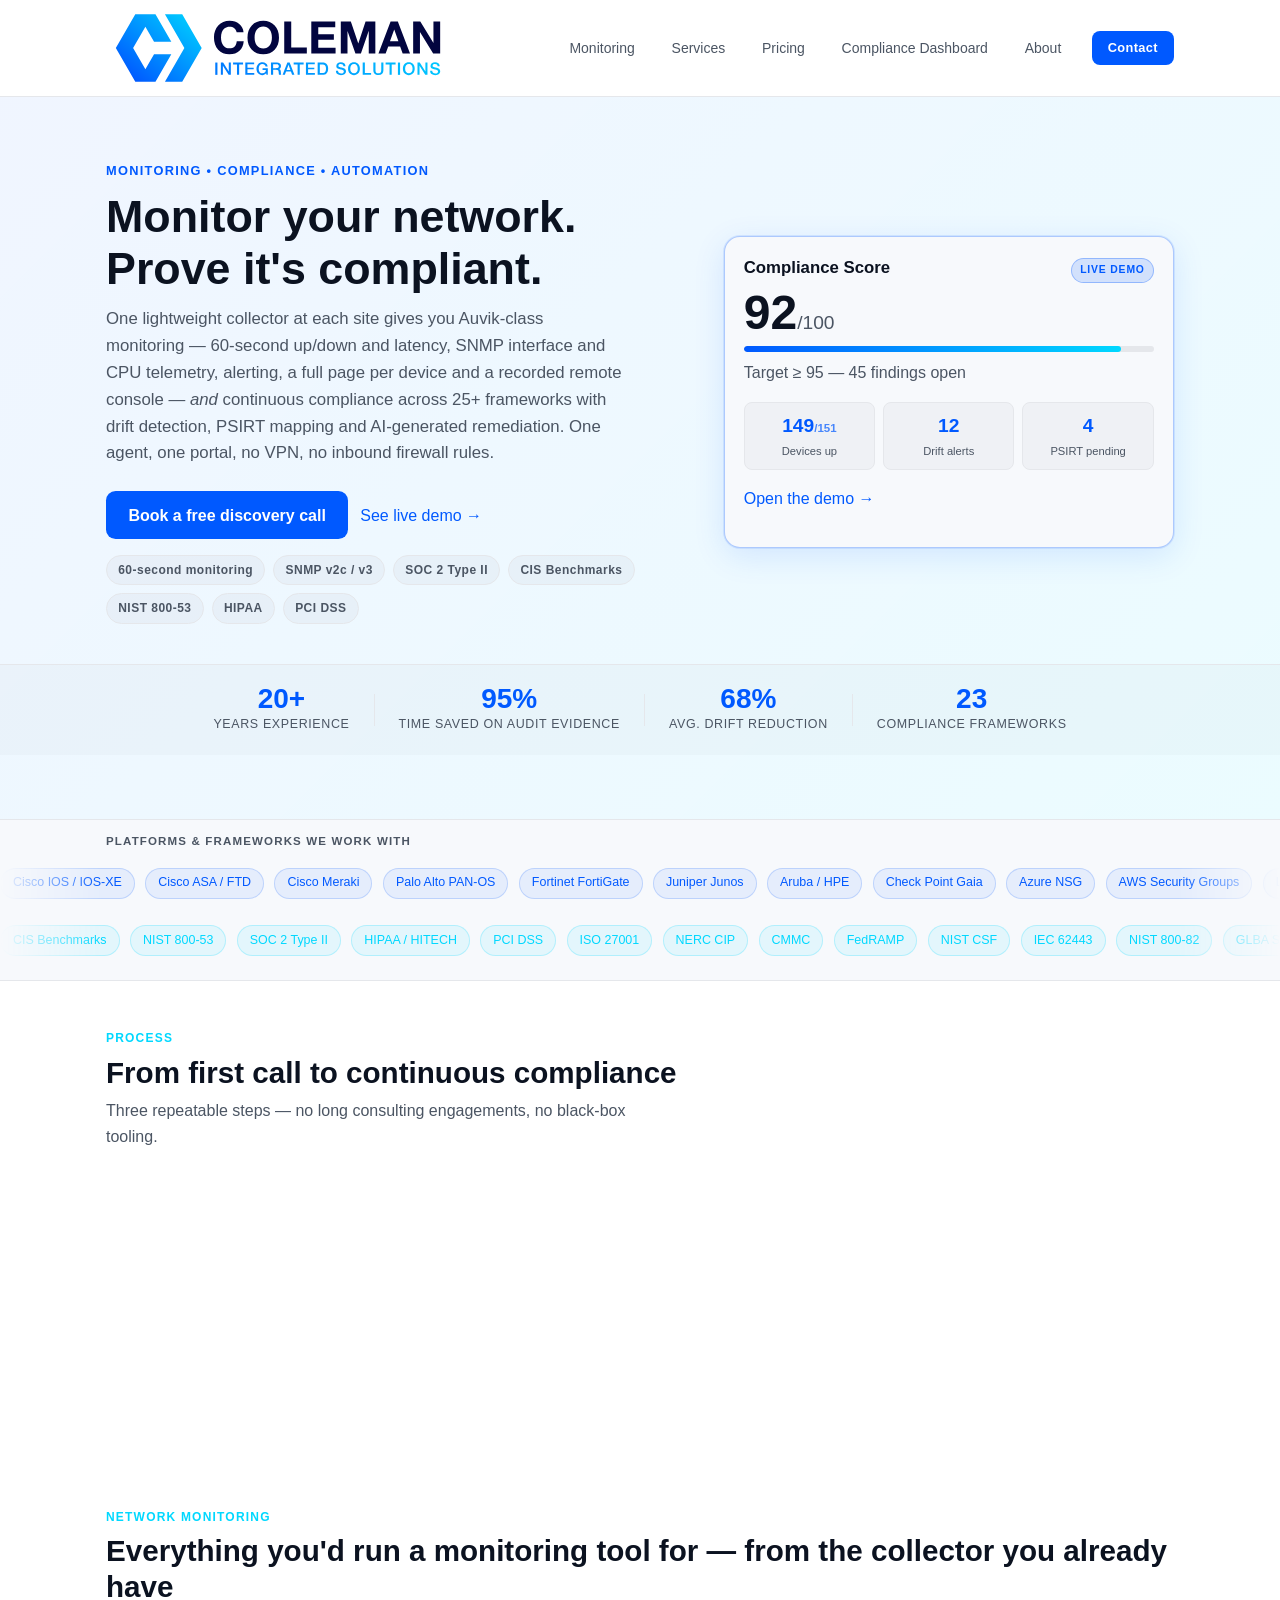
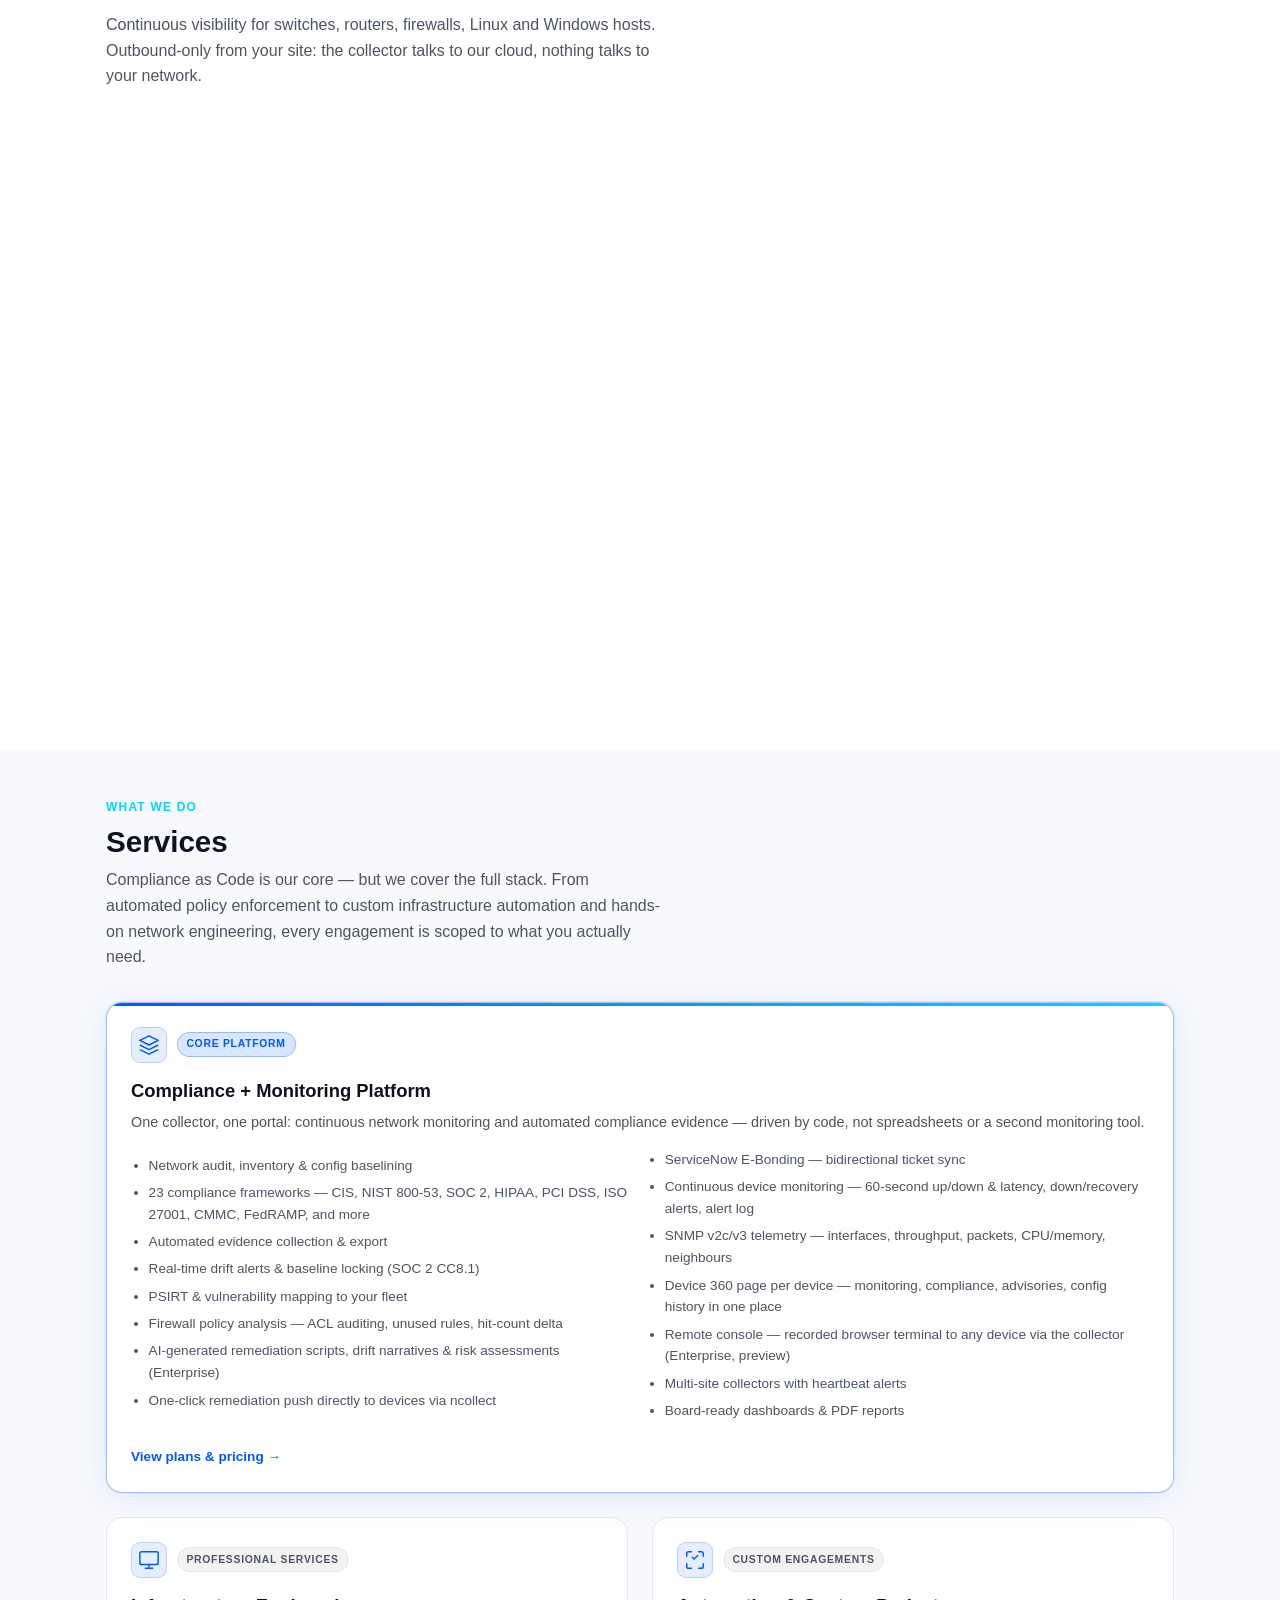
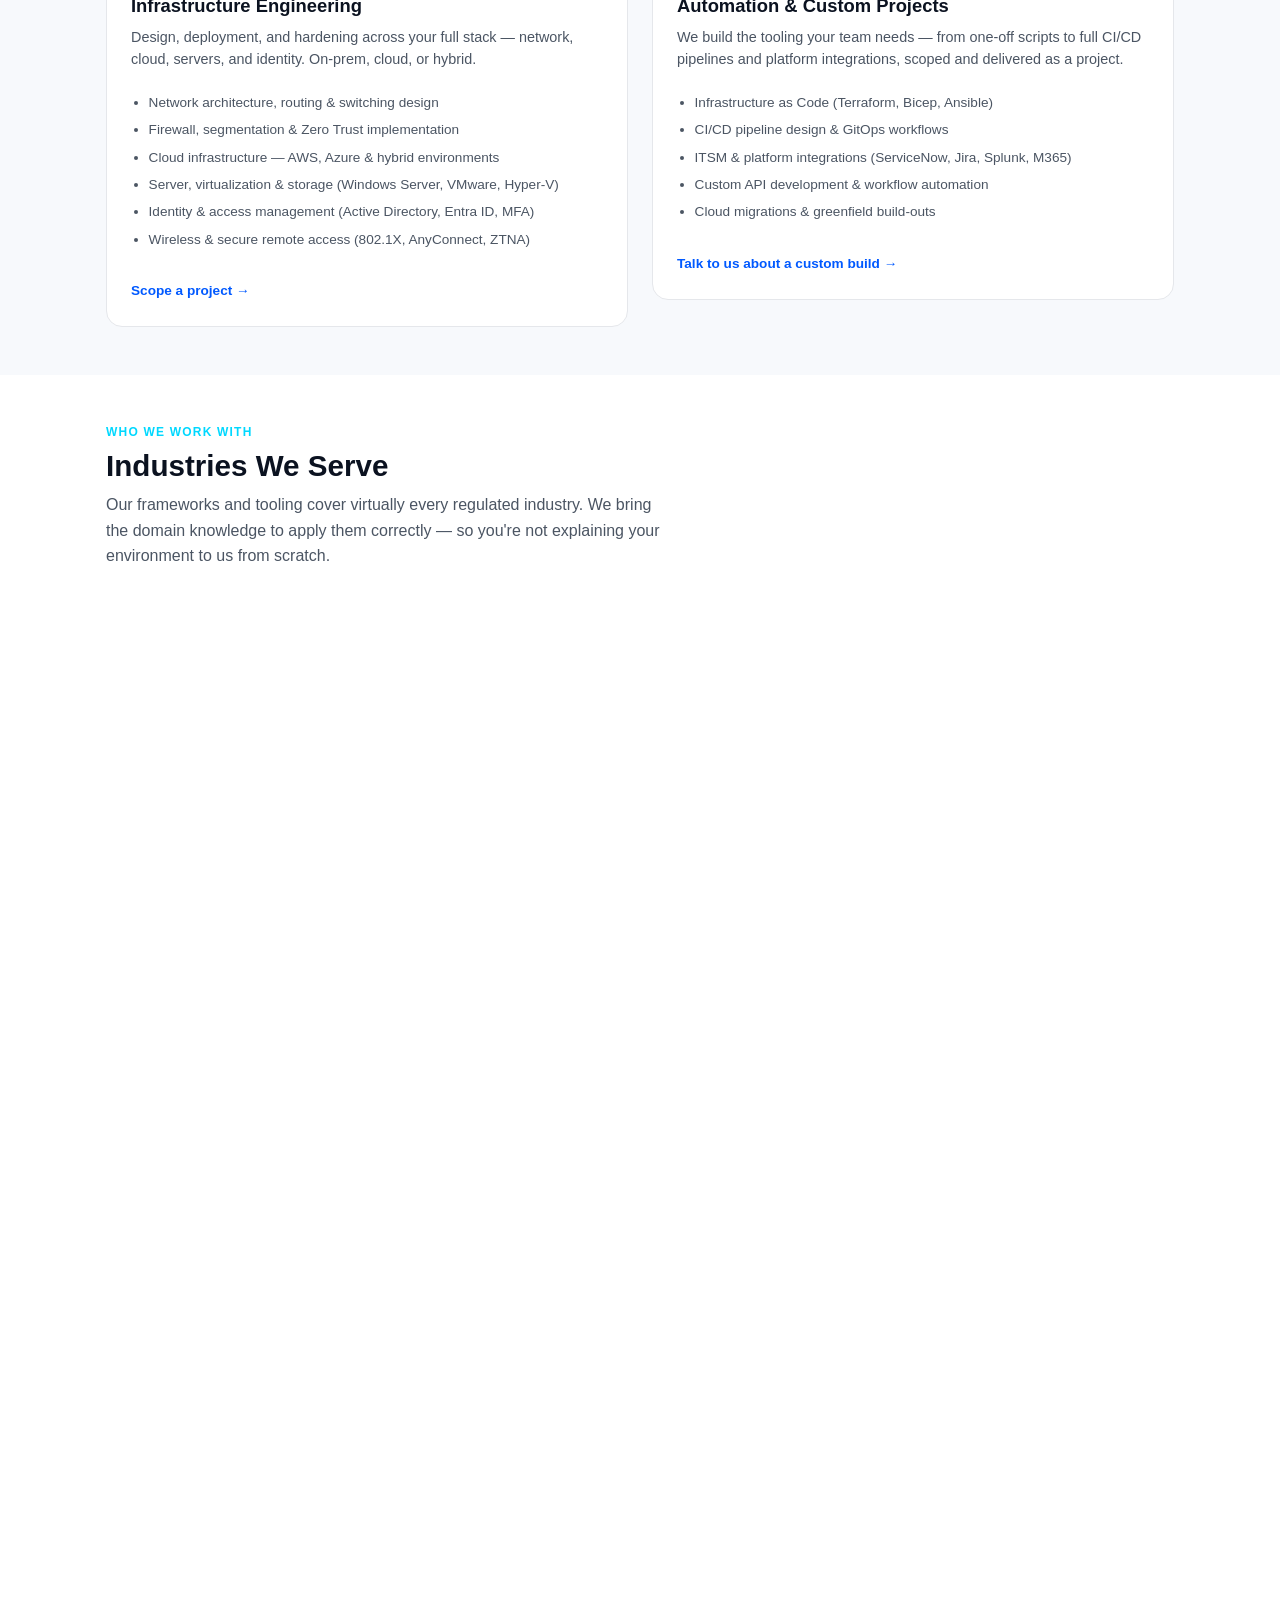
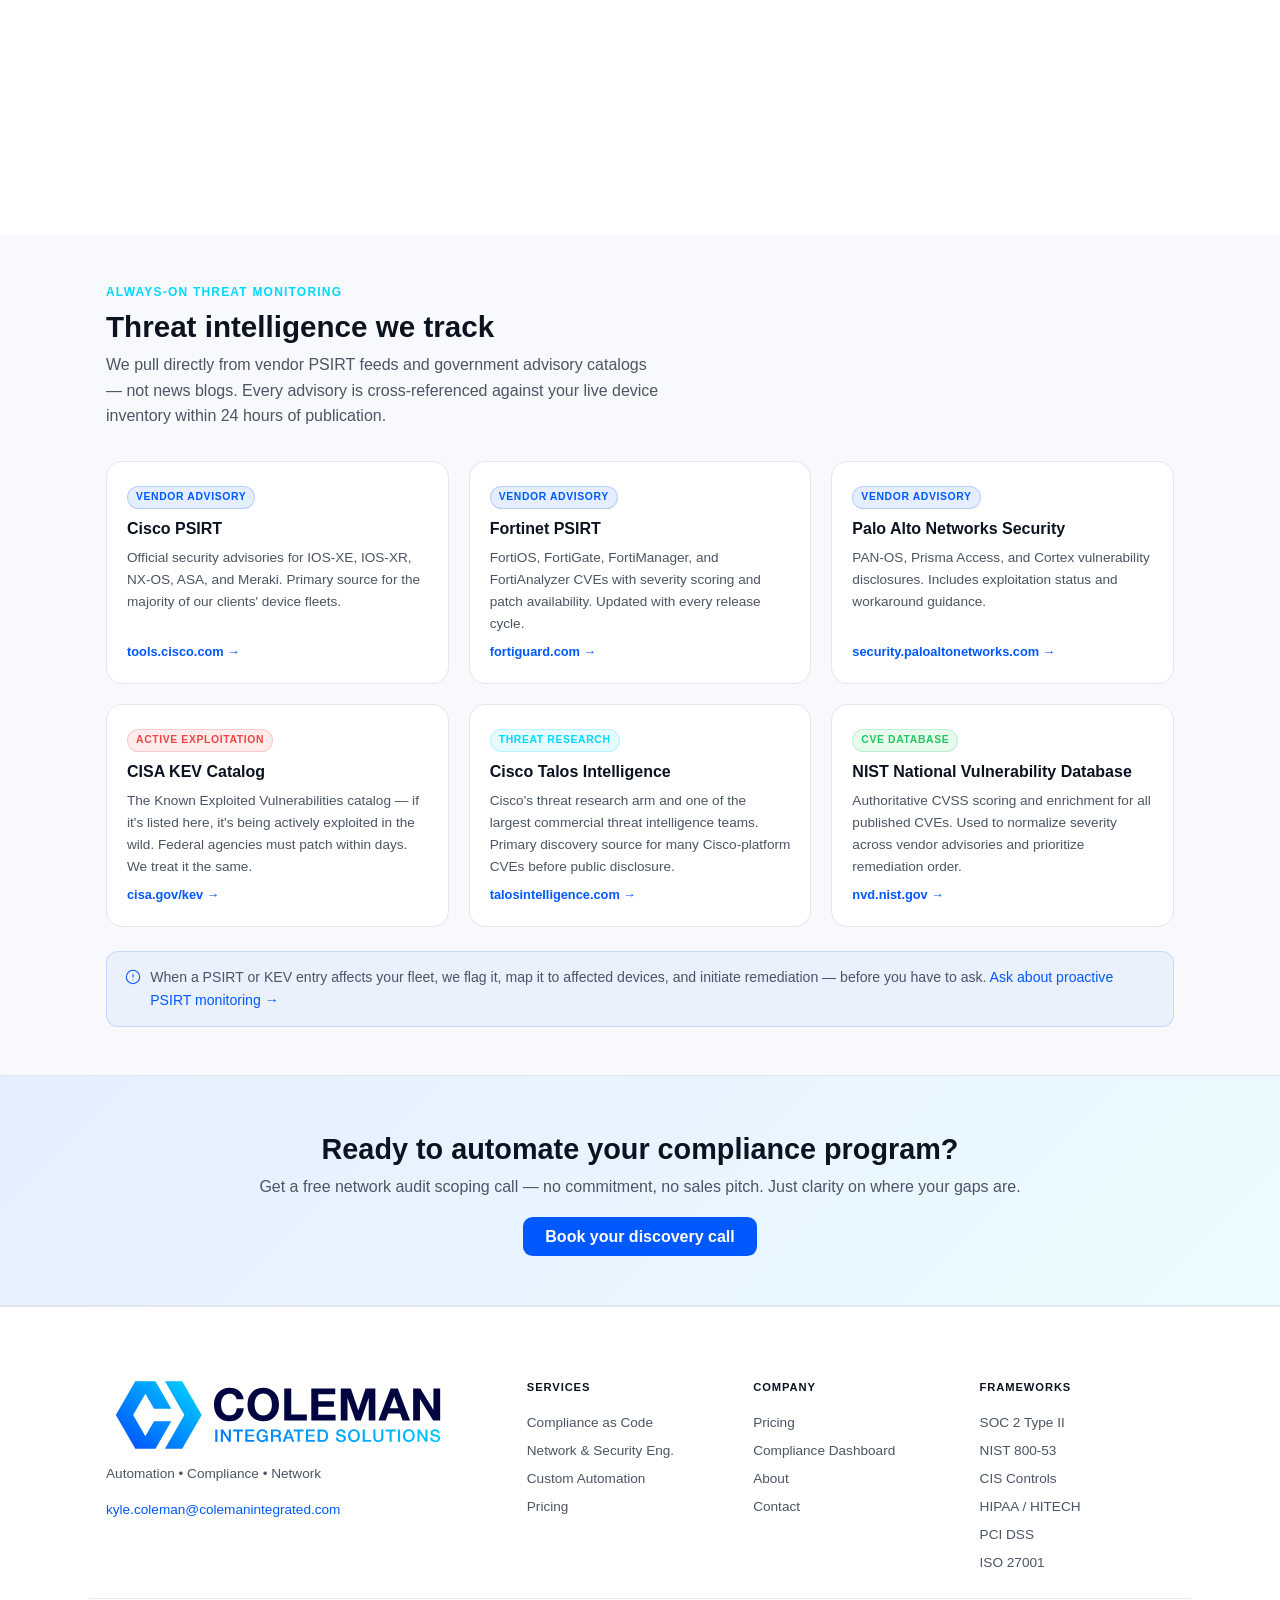
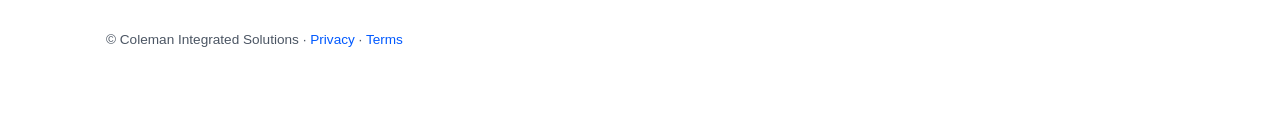
==== commit ebde568e: "feat(site): reposition around network monitoring + compliance from one collector - Hero: "Monitor yo" ====
--- a/index.html
+++ b/index.html
@@ -9,11 +9,11 @@
 <link rel="icon" type="image/png" sizes="16x16" href="assets/favicon-16.png"/>
 <link rel="icon" type="image/png" sizes="48x48" href="assets/favicon-48.png"/>
 <link rel="apple-touch-icon" href="assets/favicon-48.png"/>
-<title>Coleman Integrated Solutions — Automation • Compliance • Network</title>
-<meta content="Automation • Compliance • Network—deliver secure, compliant networks with code." name="description"/>
+<title>Coleman Integrated Solutions — Network Monitoring • Compliance • Automation</title>
+<meta content="Continuous network monitoring and audit-ready compliance from one collector: 60-second uptime and latency, SNMP telemetry, device pages, alerting, remote console, plus 25+ compliance frameworks with automated remediation." name="description"/>
 <meta property="og:type" content="website"/>
 <meta property="og:url" content="https://colemanintegrated.com/"/>
-<meta property="og:title" content="Coleman Integrated Solutions — Automation • Compliance • Network"/>
+<meta property="og:title" content="Coleman Integrated Solutions — Monitor your network. Prove it's compliant."/>
 <meta property="og:description" content="Automated pipelines that enforce golden image standards, detect config drift nightly, and map PSIRT advisories to your live device inventory. Audit-ready evidence in hours, not weeks."/>
 <meta property="og:image" content="https://colemanintegrated.com/assets/og-card.png"/>
 <meta name="twitter:card" content="summary_large_image"/>
@@ -31,6 +31,7 @@
 </a>
 <button aria-label="Toggle navigation" class="nav-toggle"><span></span></button>
 <nav class="nav">
+<a href="index.html#monitoring">Monitoring</a>
 <a href="index.html#services">Services</a>
 <a href="pricing.html">Pricing</a>
 <a href="https://demo.colemanintegrated.com">Compliance Dashboard</a>
@@ -42,14 +43,16 @@
 <section class="hero">
 <div class="container grid-2">
 <div>
-<p class="hero-eyebrow">Automation • Compliance • Network</p>
-<h1>Stop chasing drift.<br>Start proving compliance.</h1>
-<p class="hero-sub">We deploy automated pipelines that enforce golden image standards, detect config drift nightly, and map PSIRT advisories to your live device inventory. AI-generated remediation scripts push fixes directly to devices — so your next audit produces evidence in hours, not three weeks of manual pulls.</p>
+<p class="hero-eyebrow">Monitoring • Compliance • Automation</p>
+<h1>Monitor your network.<br>Prove it's compliant.</h1>
+<p class="hero-sub">One lightweight collector at each site gives you Auvik-class monitoring — 60-second up/down and latency, SNMP interface and CPU telemetry, alerting, a full page per device and a recorded remote console — <em>and</em> continuous compliance across 25+ frameworks with drift detection, PSIRT mapping and AI-generated remediation. One agent, one portal, no VPN, no inbound firewall rules.</p>
 <div class="cta-row">
 <a class="btn btn-lg" href="contact.html">Book a free discovery call</a>
 <a class="link" href="https://demo.colemanintegrated.com">See live demo →</a>
 </div>
 <div class="framework-chips">
+<span class="fw-chip">60-second monitoring</span>
+<span class="fw-chip">SNMP v2c / v3</span>
 <span class="fw-chip">SOC 2 Type II</span>
 <span class="fw-chip">CIS Benchmarks</span>
 <span class="fw-chip">NIST 800-53</span>
@@ -67,9 +70,9 @@
 <div class="score-bar-wrap"><div class="score-bar" style="width:92%"></div></div>
 <p class="muted" style="margin:.5rem 0 1rem">Target ≥ 95 — 45 findings open</p>
 <div class="mini-stats">
+<div class="mini-stat"><span class="mini-num">149<span style="font-size:.6em;opacity:.7">/151</span></span><span class="mini-lbl">Devices up</span></div>
 <div class="mini-stat"><span class="mini-num">12</span><span class="mini-lbl">Drift alerts</span></div>
 <div class="mini-stat"><span class="mini-num">4</span><span class="mini-lbl">PSIRT pending</span></div>
-<div class="mini-stat"><span class="mini-num">151</span><span class="mini-lbl">Devices covered</span></div>
 </div>
 <p style="margin-top:1rem"><a class="link" href="https://demo.colemanintegrated.com">Open the demo →</a></p>
 </div>
@@ -201,6 +204,36 @@
 </div>
 </section>
 
+<section class="section" id="monitoring">
+<div class="container">
+<p class="section-eyebrow">Network Monitoring</p>
+<h2>Everything you'd run a monitoring tool for — from the collector you already have</h2>
+<p class="section-sub">Continuous visibility for switches, routers, firewalls, Linux and Windows hosts. Outbound-only from your site: the collector talks to our cloud, nothing talks to your network.</p>
+<div class="steps">
+<div class="step fade-up">
+<div class="step-num">01</div>
+<h3>Live device status</h3>
+<p>Every monitored host probed every 60 seconds (ICMP with per-OS TCP fallback). Debounced down/recovery alerts by e-mail, an alert log with acknowledgements, and 30 days of uptime and latency history per device.</p>
+</div>
+<div class="step fade-up">
+<div class="step-num">02</div>
+<h3>SNMP telemetry</h3>
+<p>Interfaces with 64-bit counters — throughput, utilisation, errors, packets — IP addresses and subnets, ARP neighbours, CPU and memory. SNMP v2c or v3 with credentials held in your own Key Vault, never on the device page.</p>
+</div>
+<div class="step fade-up">
+<div class="step-num">03</div>
+<h3>A page for every device</h3>
+<p>Availability, latency, bandwidth, packets and CPU/memory charts; top interfaces; neighbours; the latest compliance scores, security advisories and end-of-life status; configuration backups with diffs — all on one Device 360 page.</p>
+</div>
+<div class="step fade-up">
+<div class="step-num">04</div>
+<h3>Remote console <span class="badge-live" style="font-size:.65em;vertical-align:middle">PREVIEW</span></h3>
+<p>Open a browser terminal to any device, brokered through your collector — no VPN, no jump host, no inbound ports. Admin-only, one-time session tokens, every session recorded and replayable for your auditors. Enterprise plan.</p>
+</div>
+</div>
+</div>
+</section>
+
 <section class="section section--alt" id="services">
 <div class="container">
 <p class="section-eyebrow">What We Do</p>
@@ -216,8 +249,8 @@
 </div>
 <span class="pillar-badge">Core Platform</span>
 </div>
-<h3>Compliance as Code</h3>
-<p class="pillar-desc">Automated policy enforcement, continuous drift detection, and audit-ready evidence — all driven by code, not spreadsheets.</p>
+<h3>Compliance + Monitoring Platform</h3>
+<p class="pillar-desc">One collector, one portal: continuous network monitoring and automated compliance evidence — driven by code, not spreadsheets or a second monitoring tool.</p>
 <ul class="pillar-list">
 <li>Network audit, inventory &amp; config baselining</li>
 <li>23 compliance frameworks — CIS, NIST 800-53, SOC 2, HIPAA, PCI DSS, ISO 27001, CMMC, FedRAMP, and more</li>
@@ -228,7 +261,11 @@
 <li>AI-generated remediation scripts, drift narratives &amp; risk assessments (Enterprise)</li>
 <li>One-click remediation push directly to devices via ncollect</li>
 <li>ServiceNow E-Bonding — bidirectional ticket sync</li>
-<li>Multi-site fleet health monitoring with heartbeat alerts</li>
+<li>Continuous device monitoring — 60-second up/down &amp; latency, down/recovery alerts, alert log</li>
+<li>SNMP v2c/v3 telemetry — interfaces, throughput, packets, CPU/memory, neighbours</li>
+<li>Device 360 page per device — monitoring, compliance, advisories, config history in one place</li>
+<li>Remote console — recorded browser terminal to any device via the collector (Enterprise, preview)</li>
+<li>Multi-site collectors with heartbeat alerts</li>
 <li>Board-ready dashboards &amp; PDF reports</li>
 </ul>
 <a class="pillar-link" href="pricing.html">View plans &amp; pricing →</a>
@@ -399,7 +436,7 @@
 <section class="section alt" id="intel-sources">
 <div class="container">
 <p class="section-eyebrow">Always-On Threat Monitoring</p>
-<h2>What we monitor</h2>
+<h2>Threat intelligence we track</h2>
 <p class="section-sub">We pull directly from vendor PSIRT feeds and government advisory catalogs — not news blogs. Every advisory is cross-referenced against your live device inventory within 24 hours of publication.</p>
 <div class="intel-grid">
 
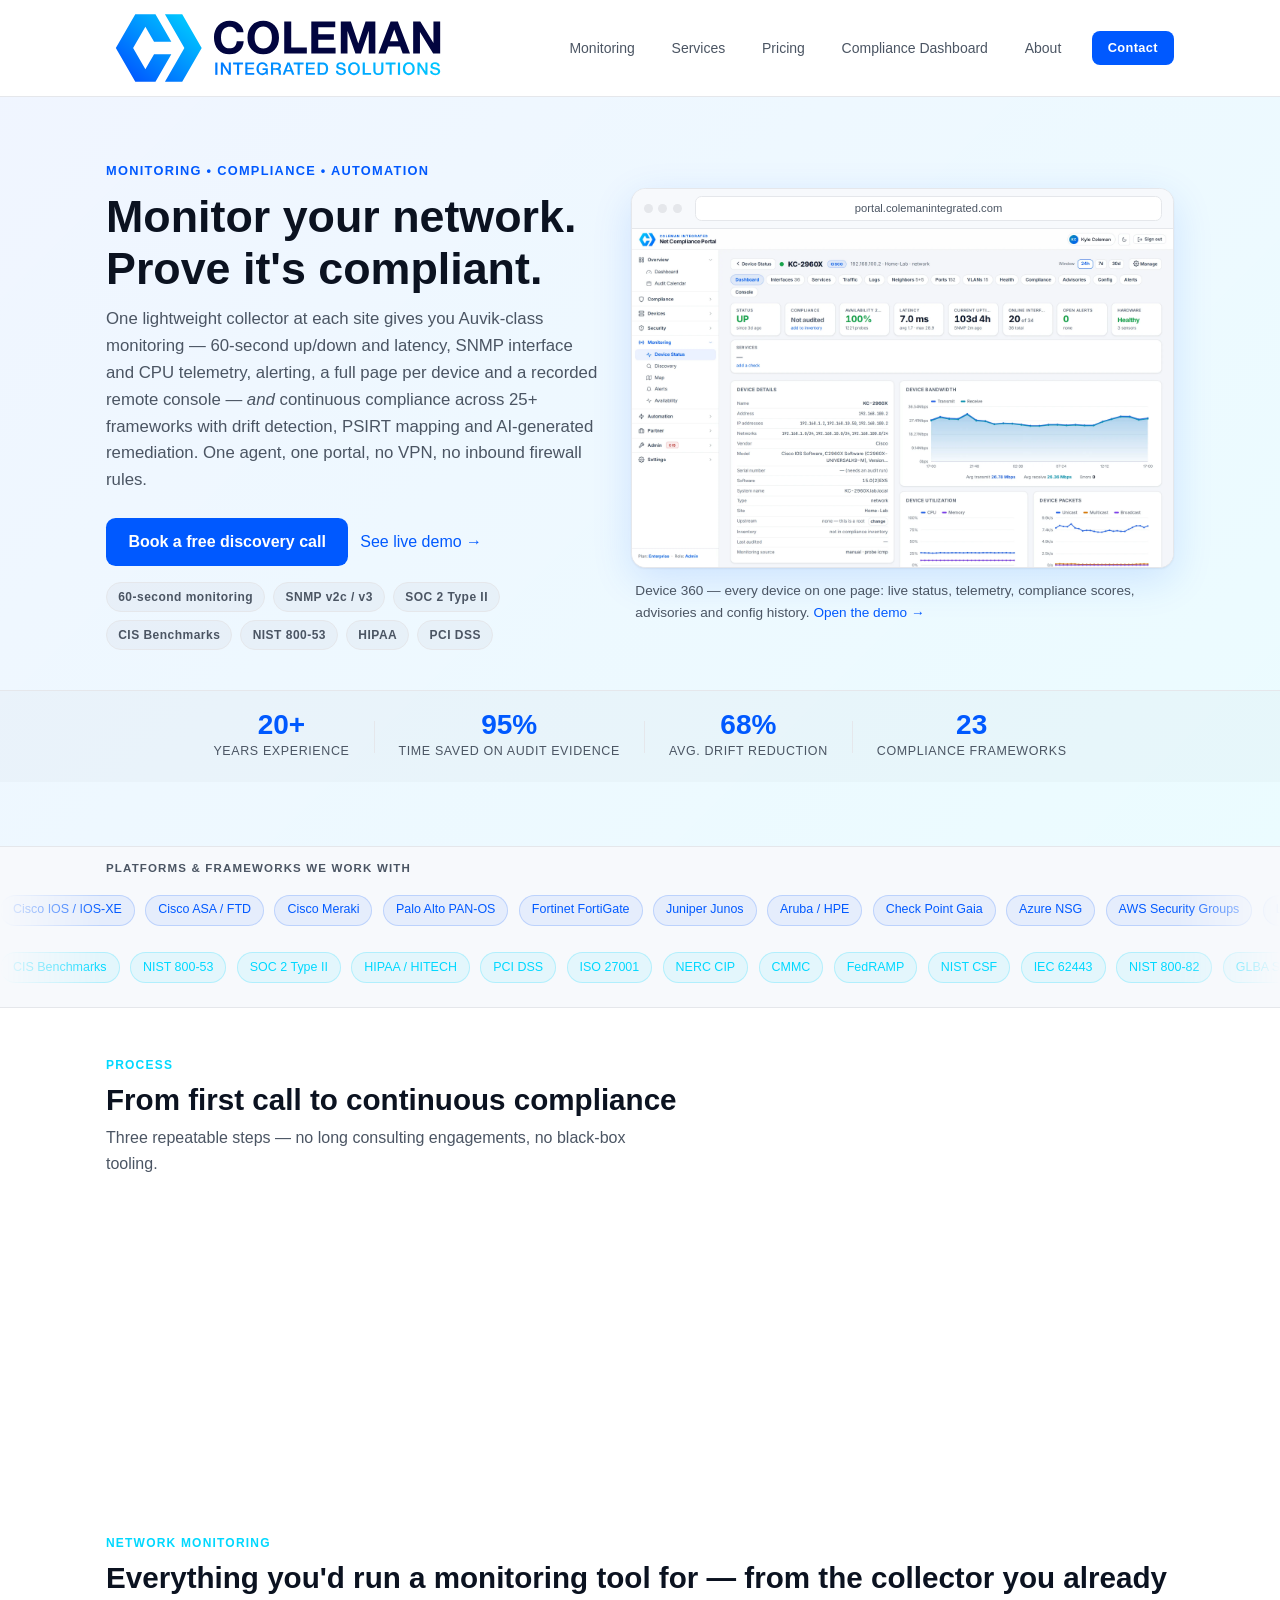
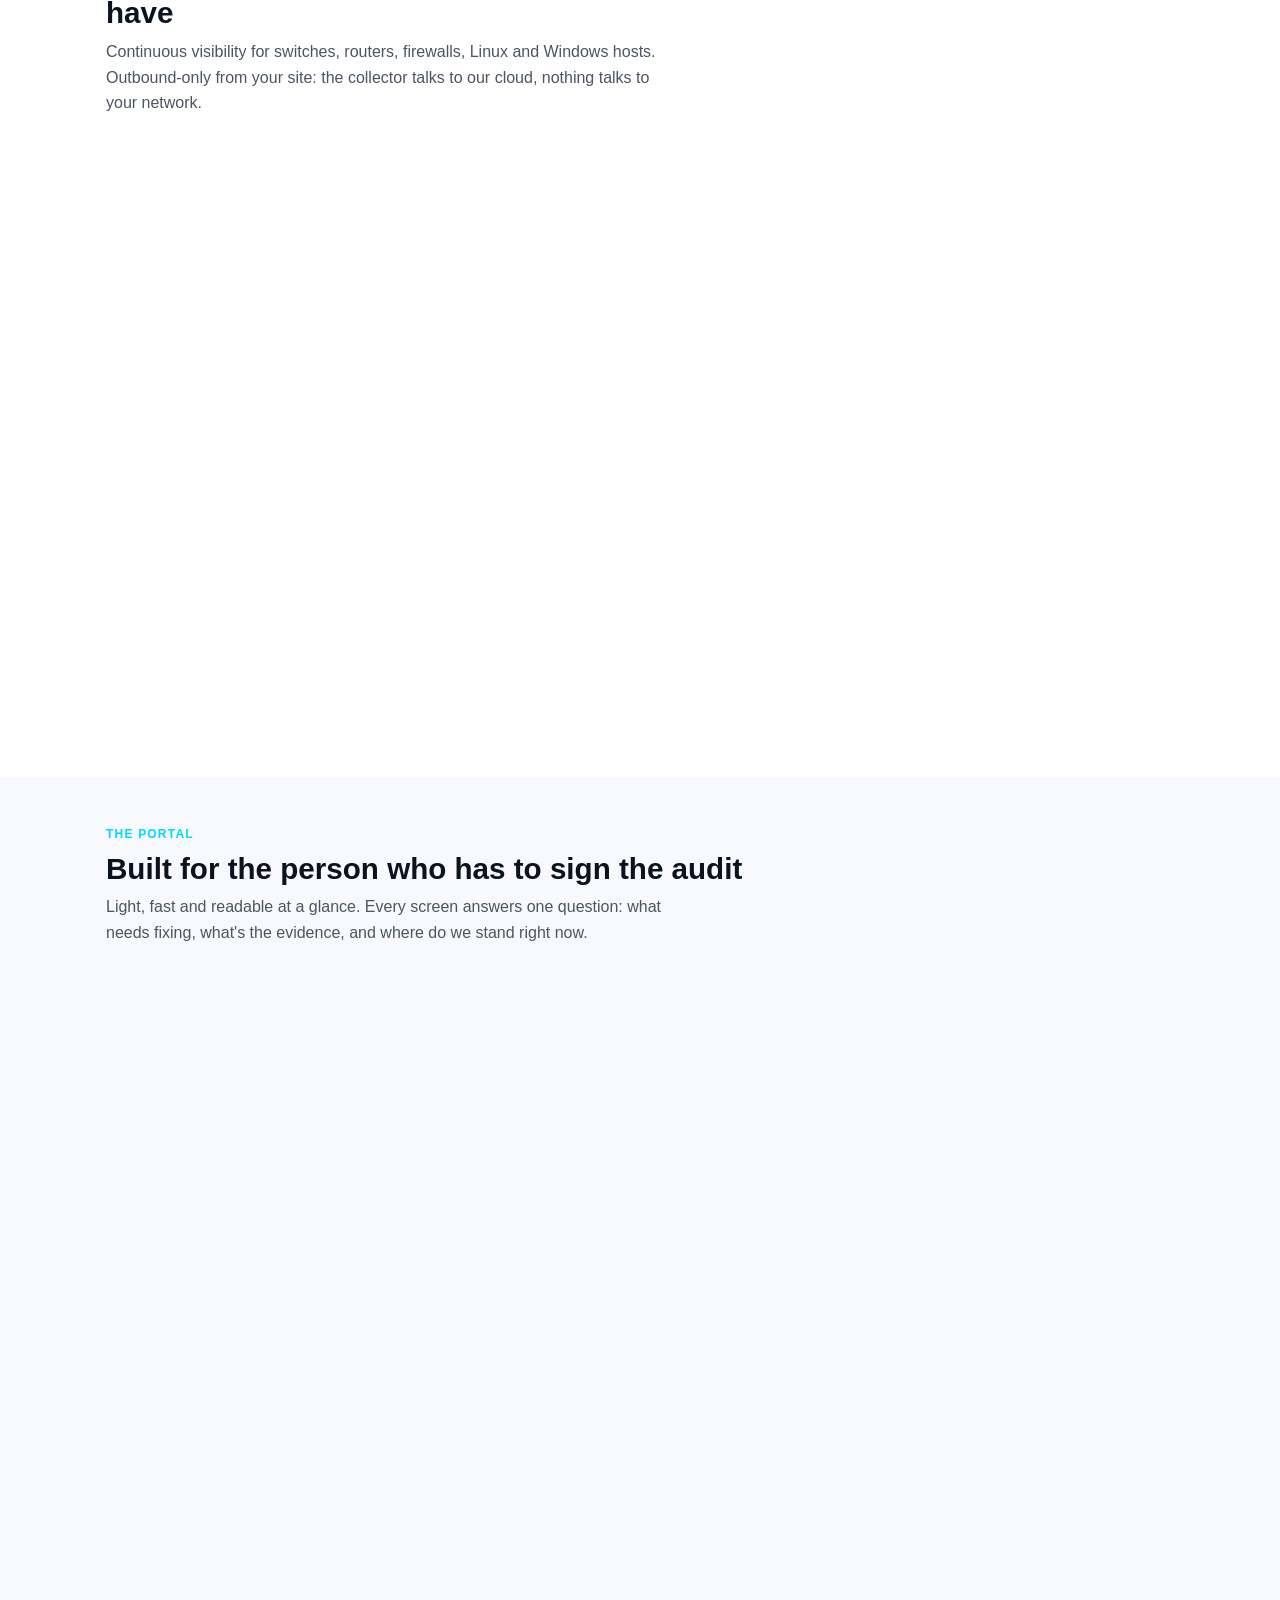
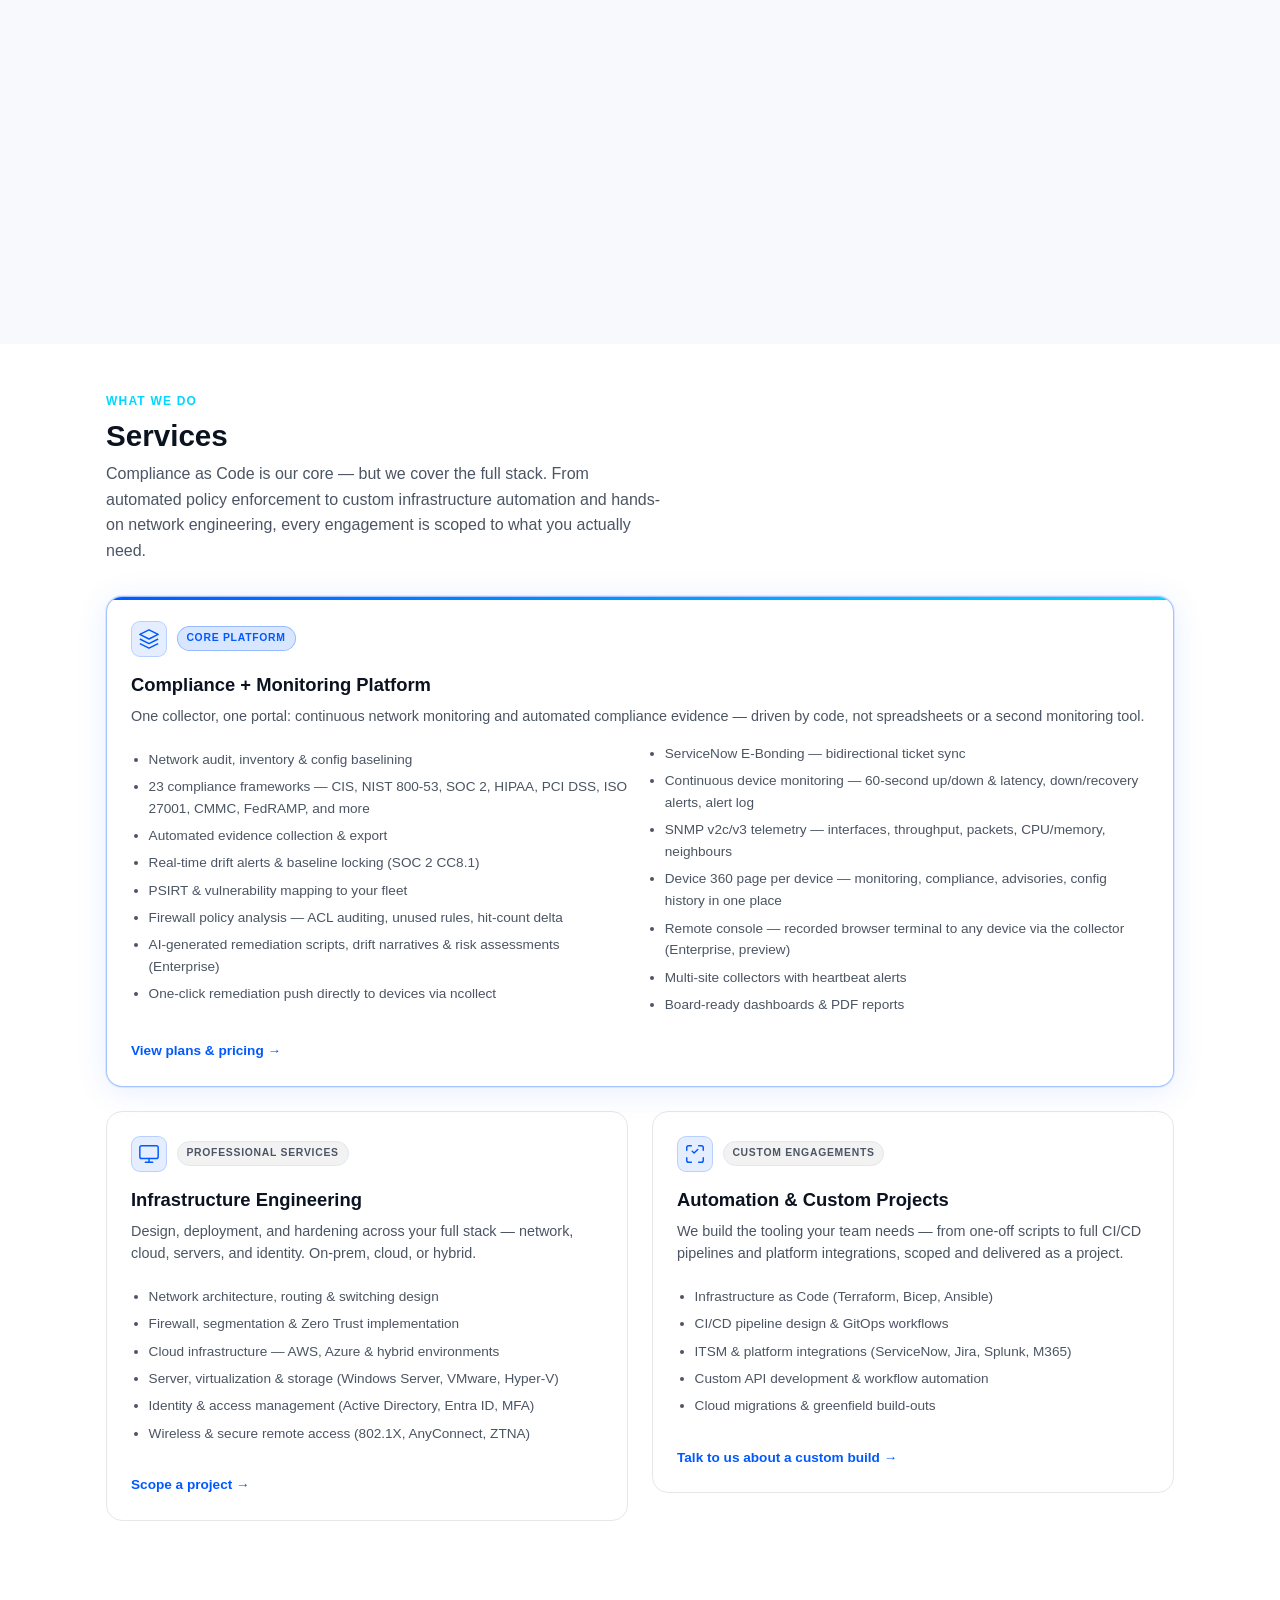
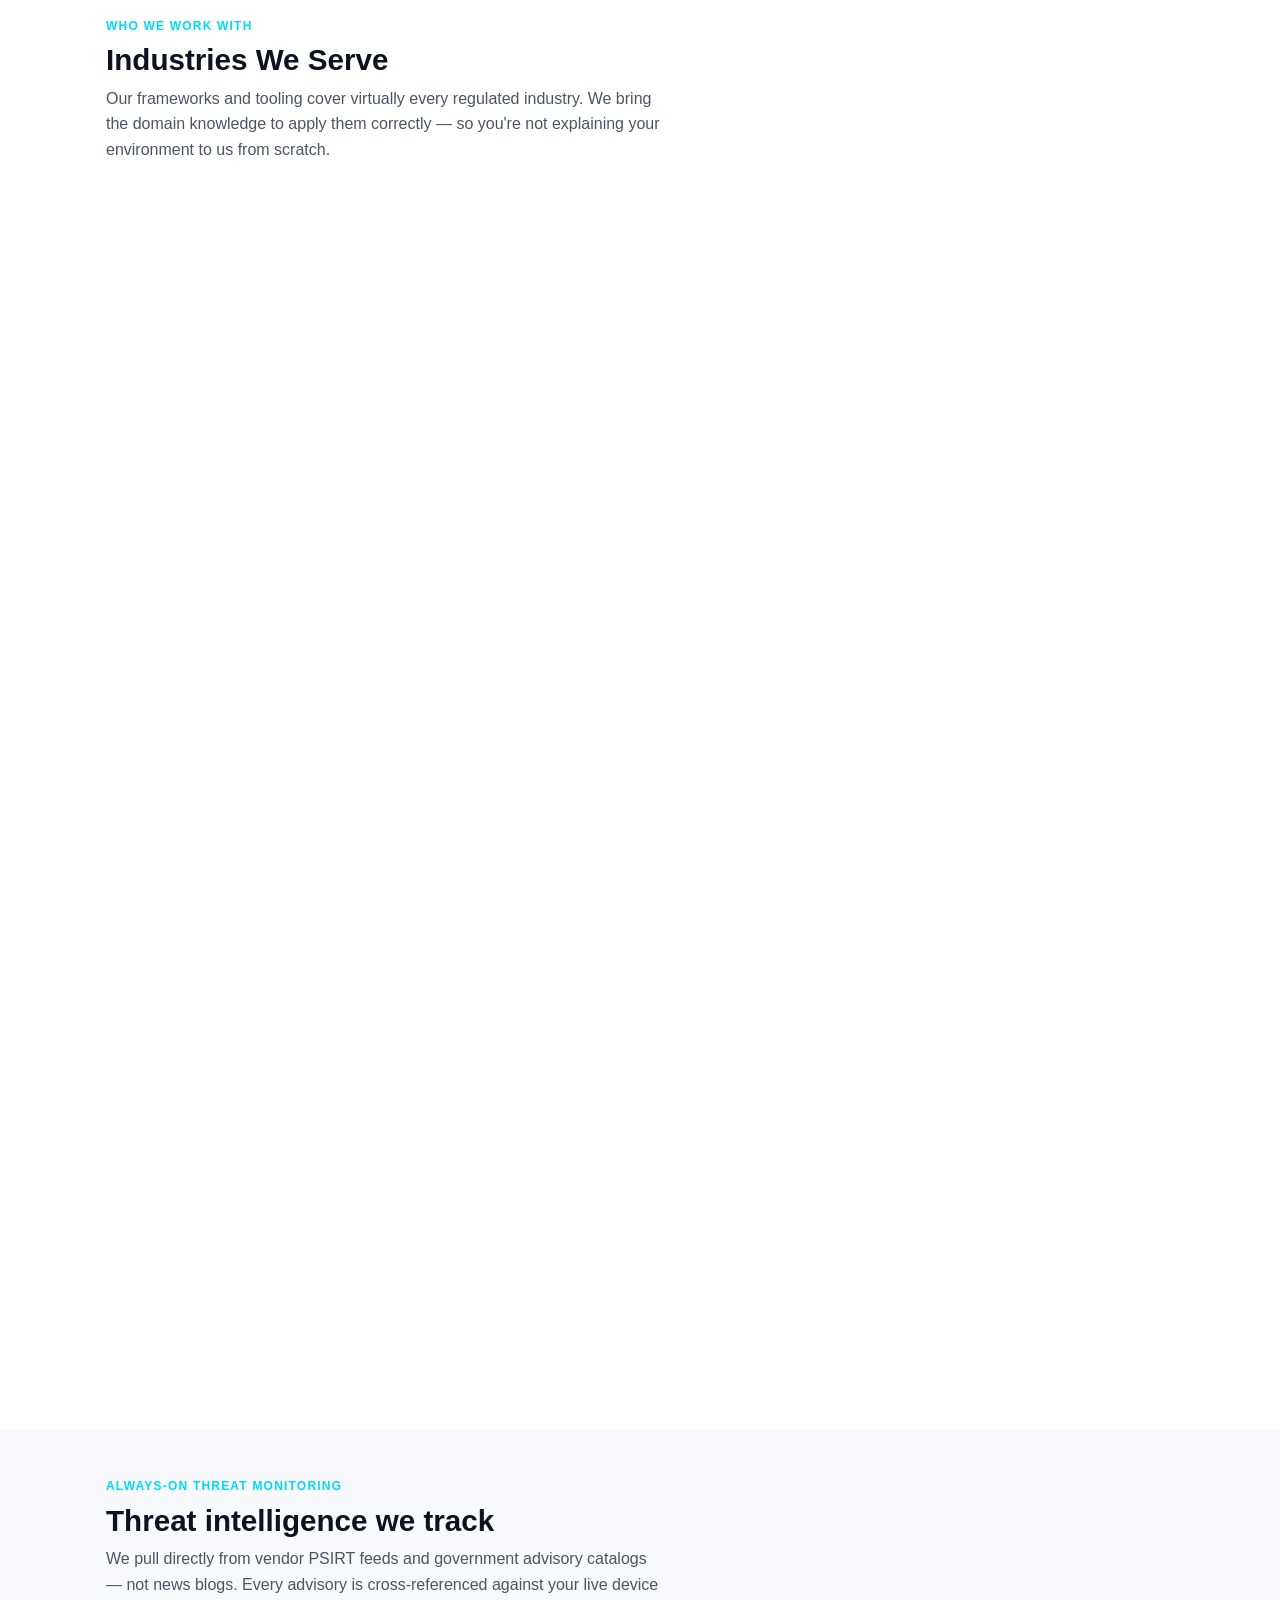
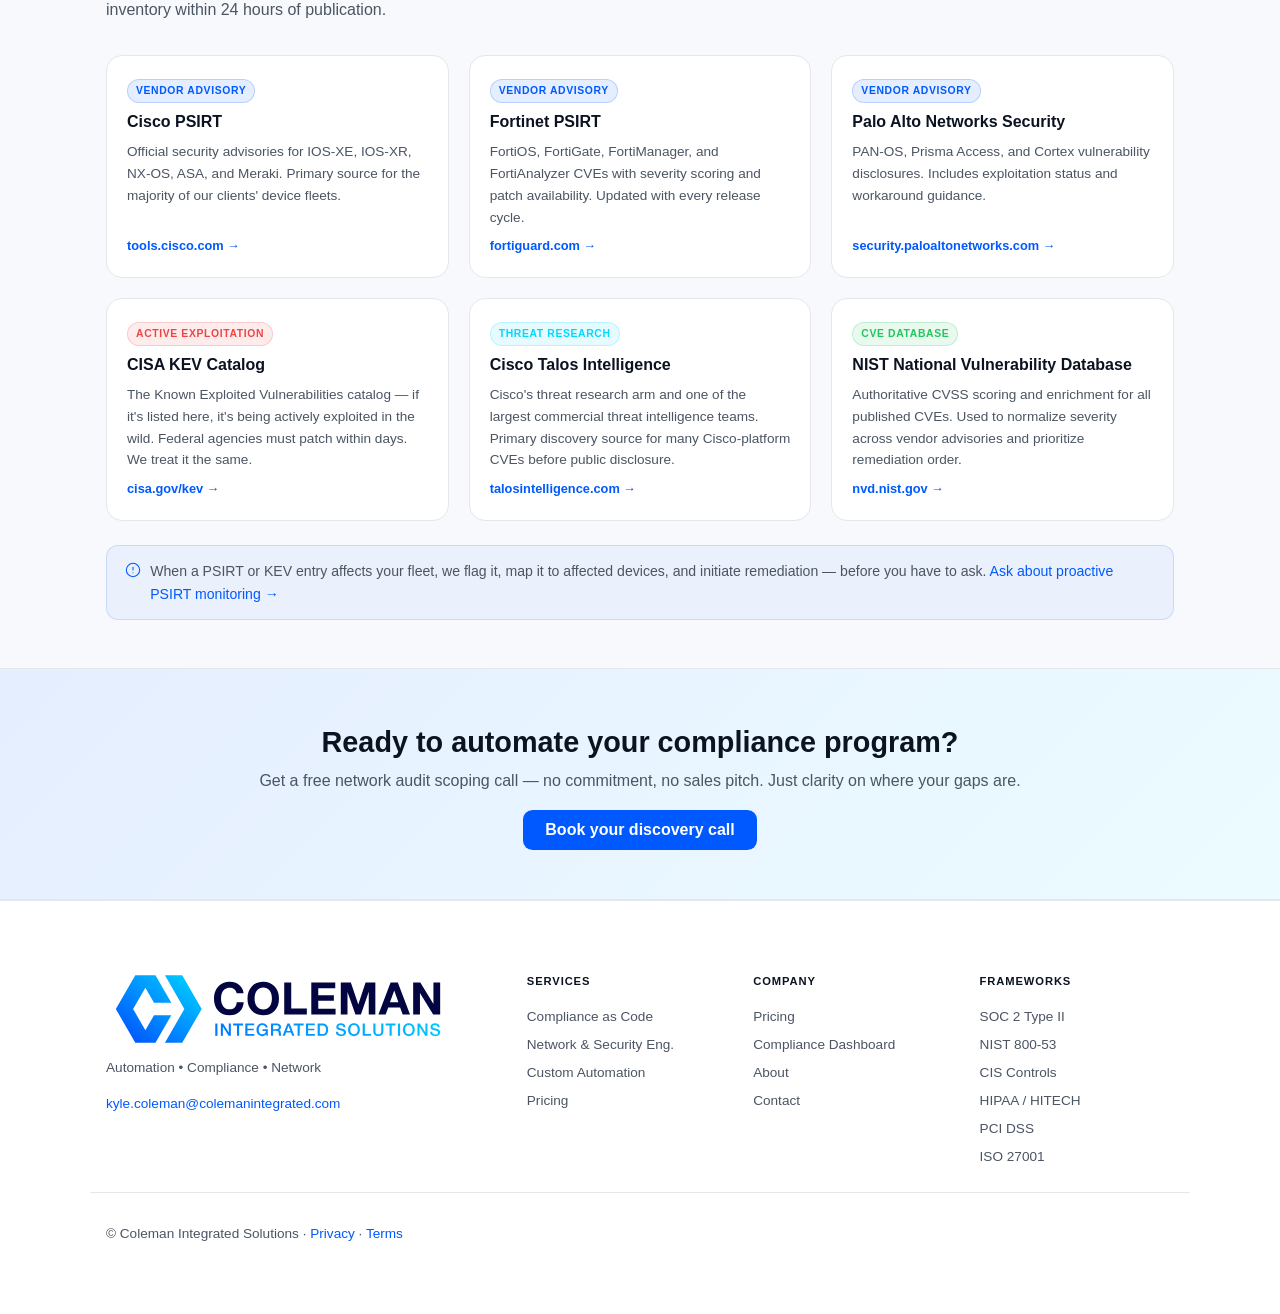
==== commit fd697b37: "feat: real product screenshots — Device 360 in the hero, portal gallery (dashboard, evidence & repor" ====
--- a/index.html
+++ b/index.html
@@ -60,22 +60,12 @@
 <span class="fw-chip">PCI DSS</span>
 </div>
 </div>
-<div class="hero-card">
-<div class="card card--glow">
-<div class="card-header-row">
-<h3>Compliance Score</h3>
-<span class="badge-live">LIVE DEMO</span>
-</div>
-<p class="score">92<span>/100</span></p>
-<div class="score-bar-wrap"><div class="score-bar" style="width:92%"></div></div>
-<p class="muted" style="margin:.5rem 0 1rem">Target ≥ 95 — 45 findings open</p>
-<div class="mini-stats">
-<div class="mini-stat"><span class="mini-num">149<span style="font-size:.6em;opacity:.7">/151</span></span><span class="mini-lbl">Devices up</span></div>
-<div class="mini-stat"><span class="mini-num">12</span><span class="mini-lbl">Drift alerts</span></div>
-<div class="mini-stat"><span class="mini-num">4</span><span class="mini-lbl">PSIRT pending</span></div>
-</div>
-<p style="margin-top:1rem"><a class="link" href="https://demo.colemanintegrated.com">Open the demo →</a></p>
-</div>
+<div class="hero-shot fade-up visible">
+<div class="shot-frame">
+<div class="shot-bar"><span></span><span></span><span></span><em>portal.colemanintegrated.com</em></div>
+<img alt="Device 360 page in the Net Compliance portal: live status, availability, latency, bandwidth, CPU and memory charts for a Cisco Catalyst switch" fetchpriority="high" height="900" src="assets/product/device-360.webp" width="1440"/>
+</div>
+<p class="shot-caption">Device 360 — every device on one page: live status, telemetry, compliance scores, advisories and config history. <a class="link" href="https://demo.colemanintegrated.com">Open the demo →</a></p>
 </div>
 </div>
 
@@ -234,7 +224,33 @@
 </div>
 </section>
 
-<section class="section section--alt" id="services">
+<section class="section section--alt" id="product">
+<div class="container">
+<p class="section-eyebrow">The portal</p>
+<h2>Built for the person who has to sign the audit</h2>
+<p class="section-sub">Light, fast and readable at a glance. Every screen answers one question: what needs fixing, what's the evidence, and where do we stand right now.</p>
+<div class="shot-grid">
+<figure class="shot-card fade-up">
+<div class="shot-frame"><img alt="Compliance overview dashboard: posture score, next audit, live estate, failing controls and devices needing attention" height="900" loading="lazy" src="assets/product/dashboard.webp" width="1440"/></div>
+<figcaption><h3>Compliance overview</h3><p>Severity-weighted posture, what changed since the last run, the controls failing most often and the devices dragging the score down — with the fix one click away.</p></figcaption>
+</figure>
+<figure class="shot-card fade-up">
+<div class="shot-frame"><img alt="Evidence and Reports page: audit package download, executive report, data export, examiner access and per-framework evidence PDFs with scores" height="900" loading="lazy" src="assets/product/evidence-reports.webp" width="1440"/></div>
+<figcaption><h3>Evidence &amp; Reports</h3><p>One download with everything an auditor asks for: per-framework evidence PDFs, redacted configs, PSIRT and end-of-life CSVs, raw results and a machine-readable manifest. Read-only examiner links, scheduled delivery.</p></figcaption>
+</figure>
+<figure class="shot-card fade-up">
+<div class="shot-frame"><img alt="Security Advisories page listing CVEs per device with actively-exploited and ransomware badges, severity and CVSS" height="900" loading="lazy" src="assets/product/advisories.webp" width="1440"/></div>
+<figcaption><h3>Security advisories, matched to your devices</h3><p>Vendor PSIRT feeds joined to the exact platform and software version on each device, flagged against CISA's Known Exploited Vulnerabilities and ransomware campaigns.</p></figcaption>
+</figure>
+<figure class="shot-card fade-up">
+<div class="shot-frame"><img alt="Network Map page: hierarchical topology of switches, routers and firewalls learned from LLDP and CDP, with legend and zoom controls" height="900" loading="lazy" src="assets/product/network-map.webp" width="1440"/></div>
+<figcaption><h3>Network map</h3><p>Topology learned from LLDP / CDP, forwarding tables and ARP on every SNMP poll. Click a device to inspect its links and neighbours; double-click to open its page.</p></figcaption>
+</figure>
+</div>
+</div>
+</section>
+
+<section class="section" id="services">
 <div class="container">
 <p class="section-eyebrow">What We Do</p>
 <h2>Services</h2>
--- a/styles.css
+++ b/styles.css
@@ -1144,3 +1144,30 @@
 }
 .roi-cta-row { display: flex; }
 .roi-cta-row .btn { font-size: .9rem; }
+
+/* --- Product screenshots (hero + gallery) --- */
+.hero .grid-2 { grid-template-columns: 1fr 1.1fr; }
+.hero-shot { min-width: 0; }
+.shot-frame {
+  background:#fff; border:1px solid var(--border); border-radius:.9rem; overflow:hidden;
+  box-shadow: 0 1px 2px rgba(11,18,32,.06), 0 12px 40px rgba(0,89,255,.14);
+}
+.shot-frame img { display:block; width:100%; height:auto; }
+.shot-bar {
+  display:flex; align-items:center; gap:.35rem; padding:.45rem .7rem;
+  background:var(--surface); border-bottom:1px solid var(--border);
+}
+.shot-bar span { width:9px; height:9px; border-radius:50%; background:var(--border); }
+.shot-bar em {
+  flex:1; margin-left:.5rem; font-style:normal; font-size:.7rem; color:var(--muted);
+  background:#fff; border:1px solid var(--border); border-radius:.4rem; padding:.15rem .6rem; text-align:center;
+}
+.shot-caption { font-size:.85rem; color:var(--muted); margin:.75rem .25rem 0; }
+.shot-grid { display:grid; grid-template-columns:repeat(2,minmax(0,1fr)); gap:2rem 1.5rem; }
+.shot-card { margin:0; min-width:0; }
+.shot-card figcaption h3 { margin:1rem 0 .35rem; font-size:1.05rem; }
+.shot-card figcaption p { margin:0; color:var(--muted); font-size:.95rem; }
+@media (max-width:900px) {
+  .hero .grid-2 { grid-template-columns:1fr; }
+  .shot-grid { grid-template-columns:1fr; }
+}
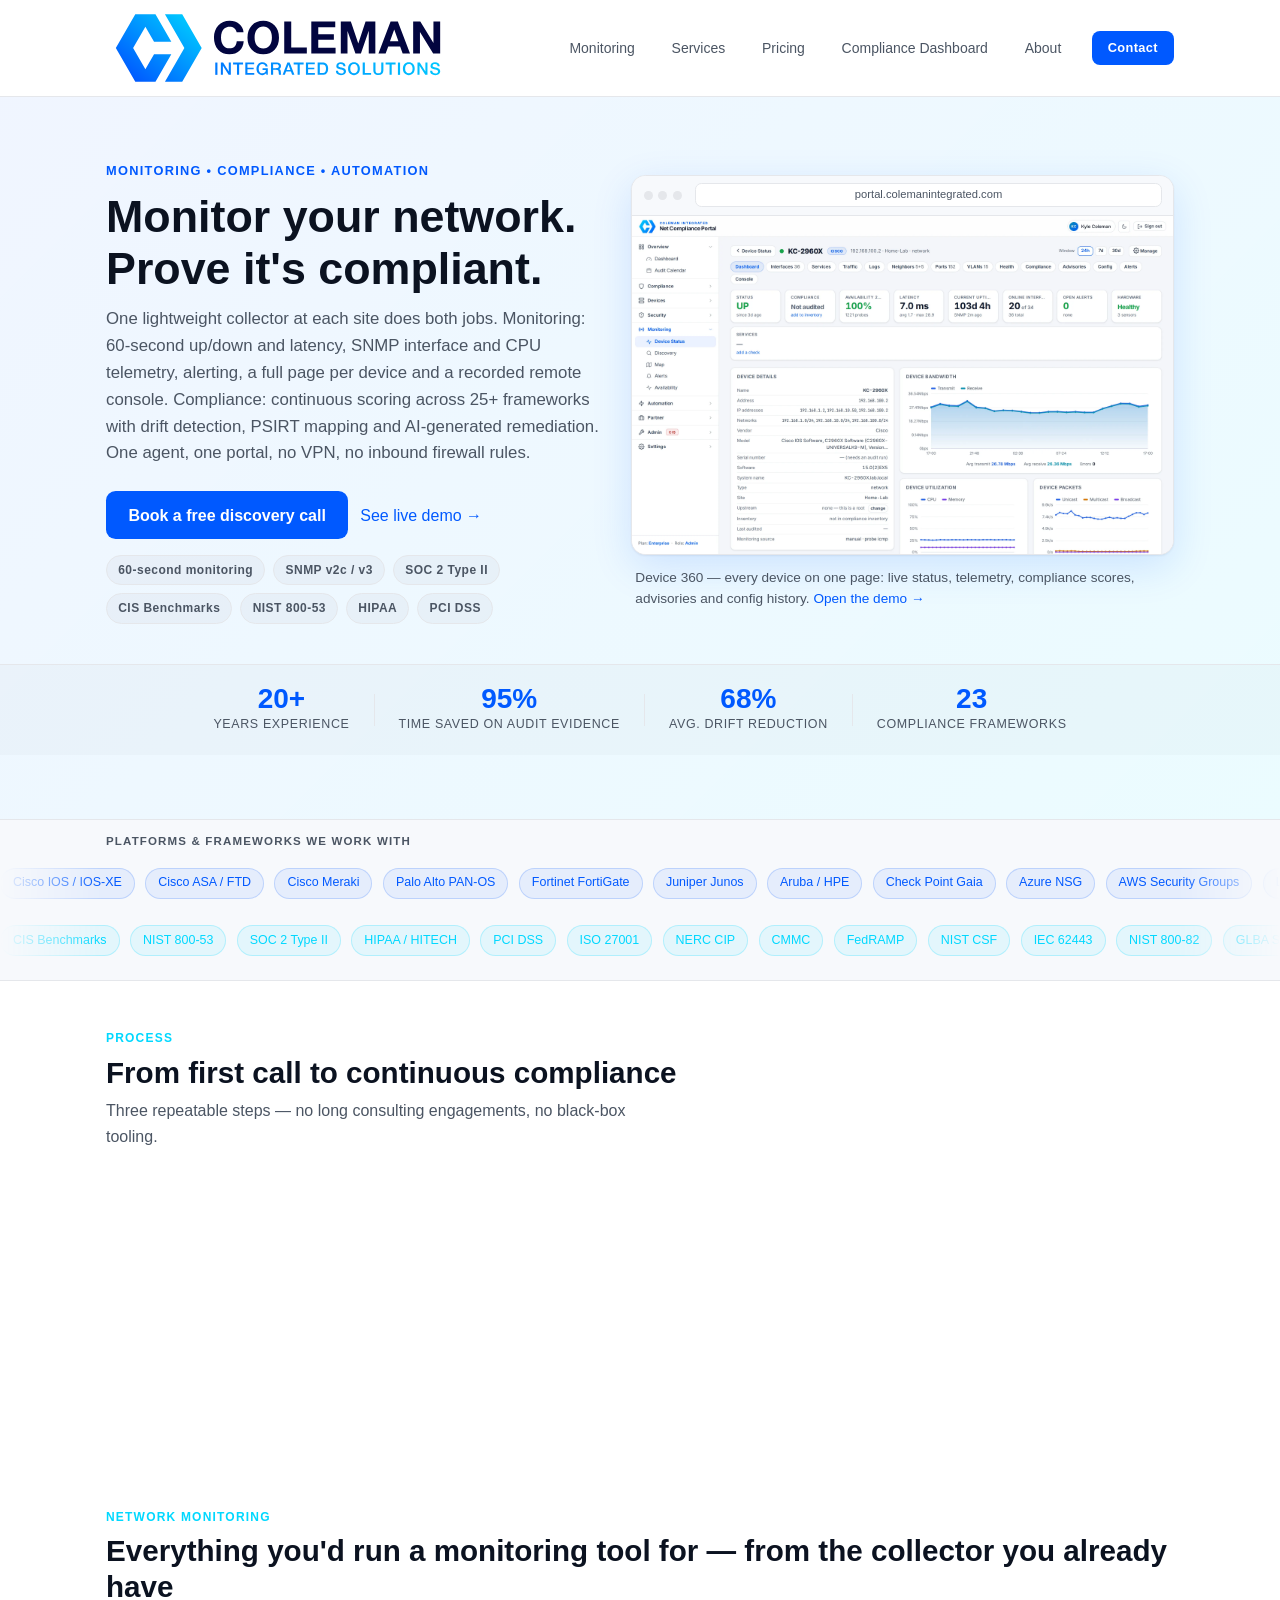
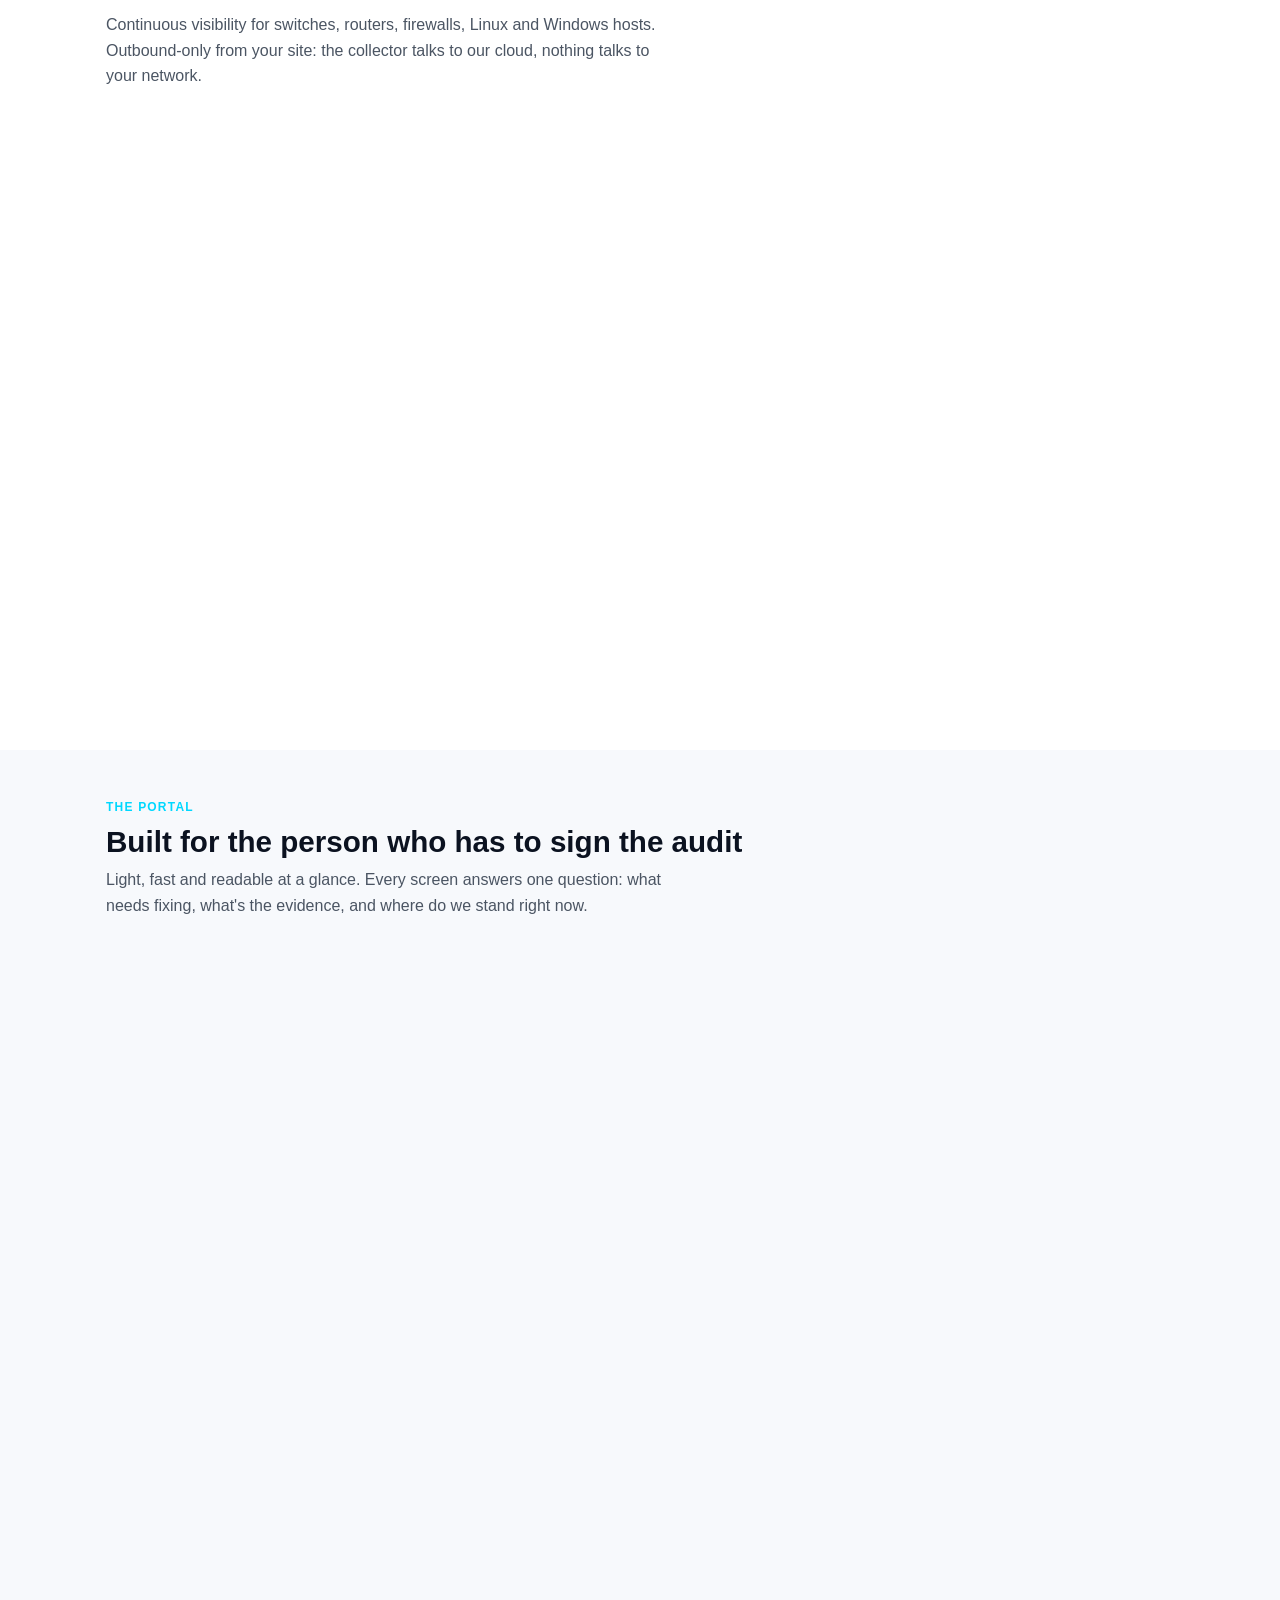
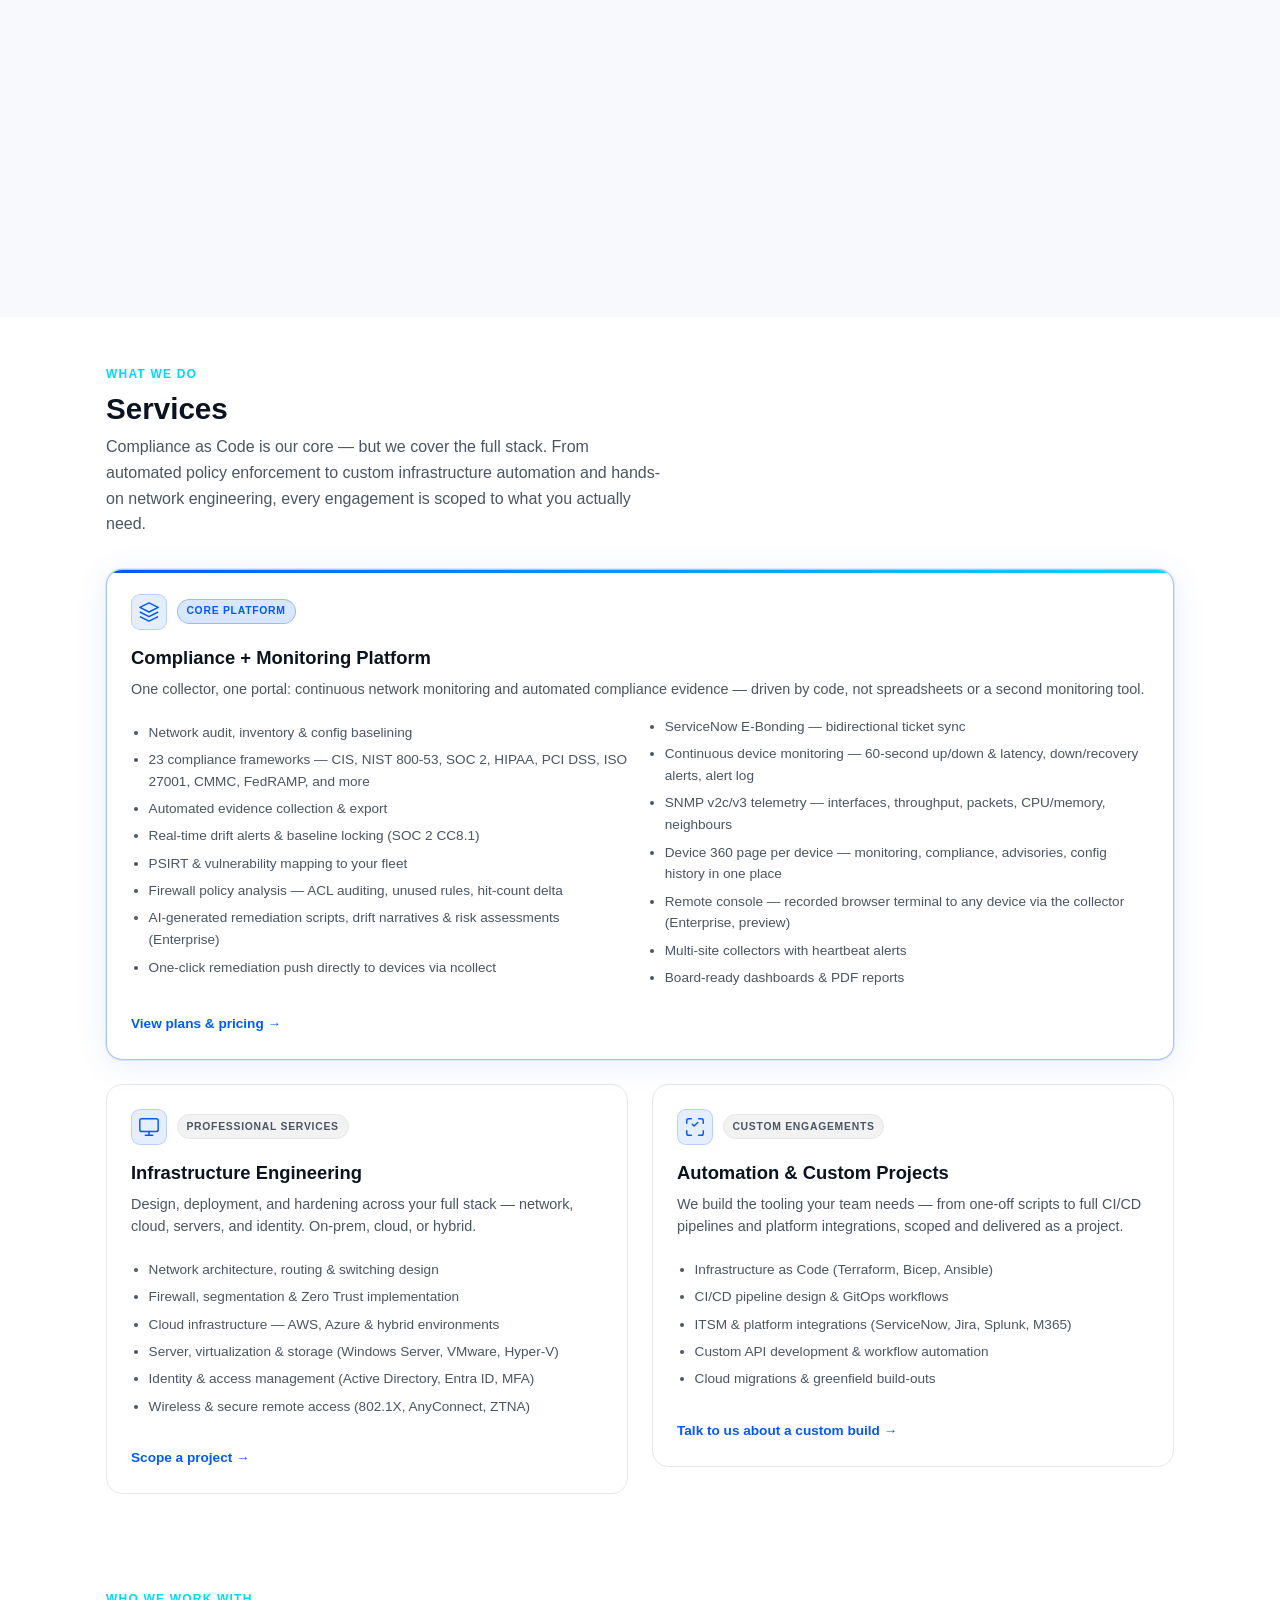
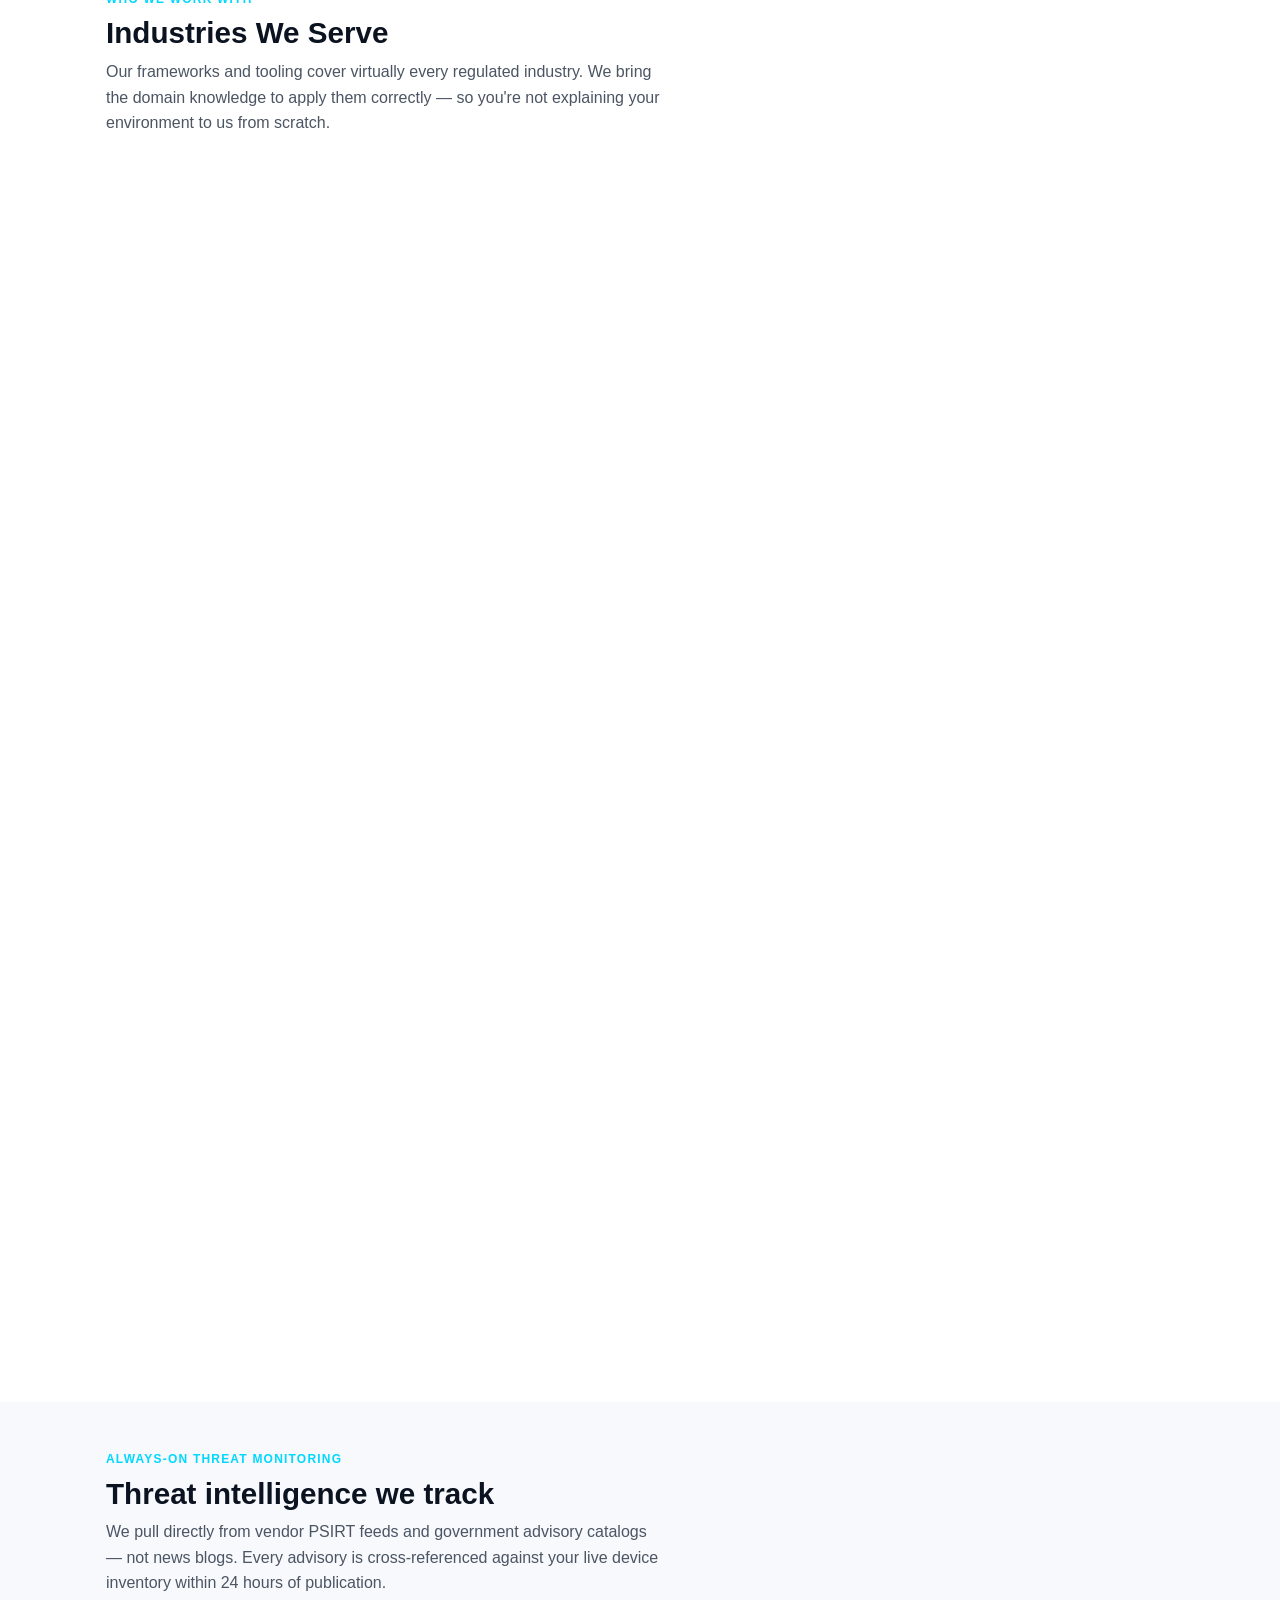
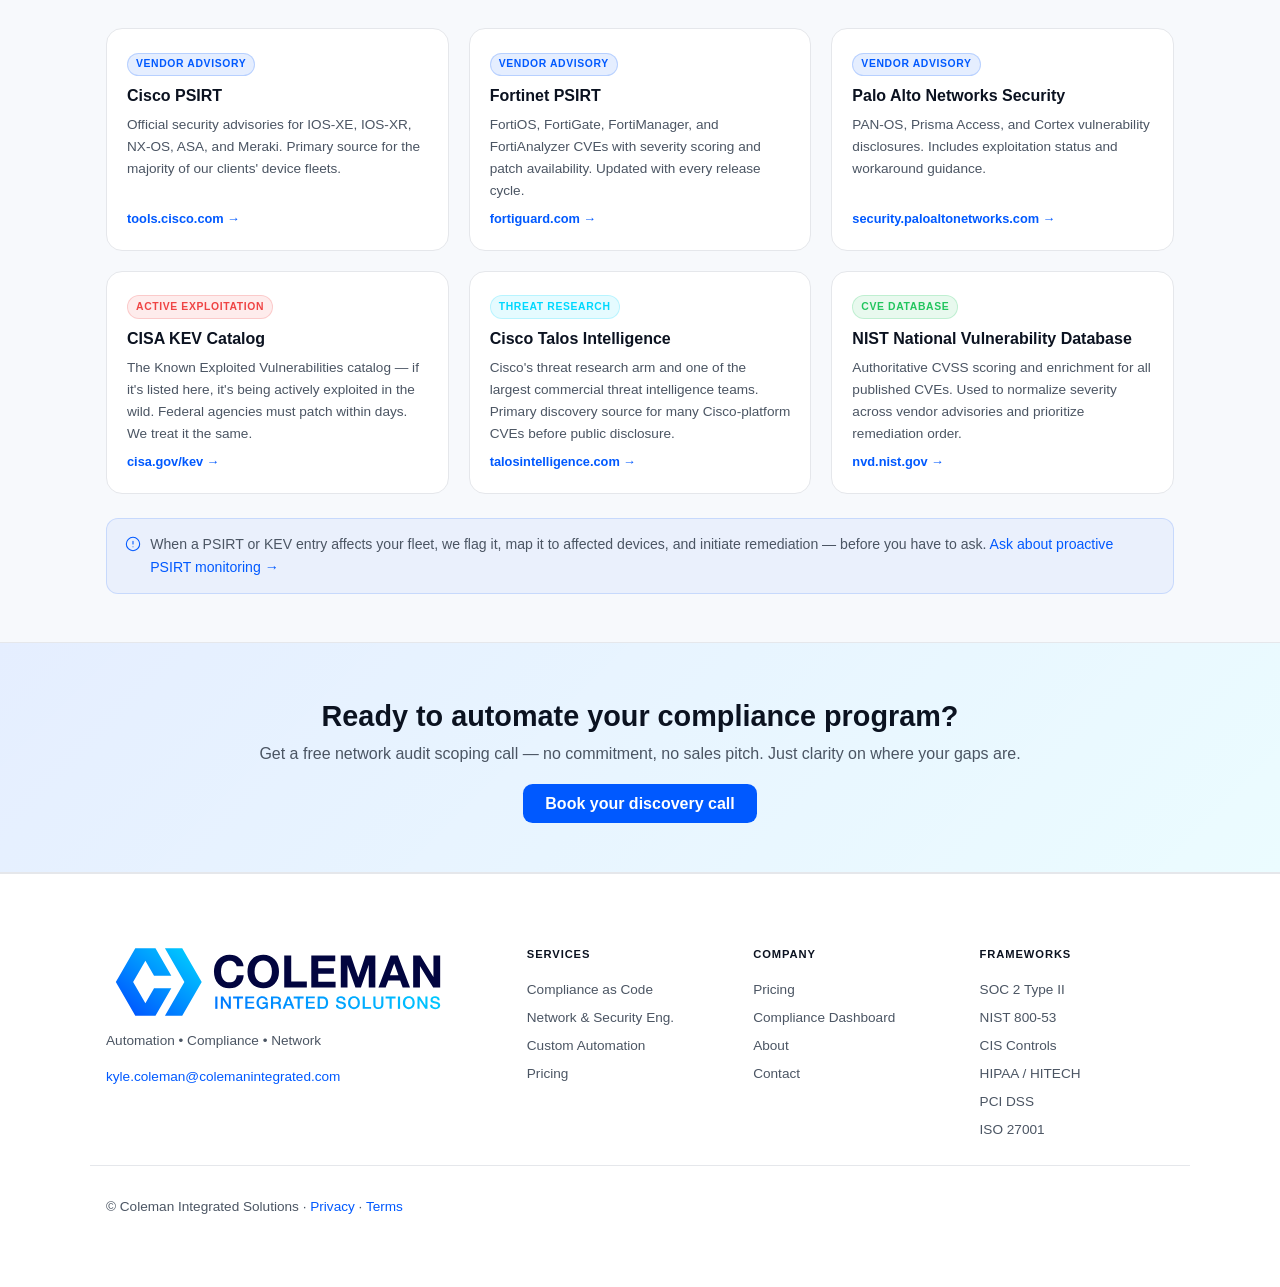
==== commit e7691fa8: "copy: hero subtitle stands on its own — drop the competitor comparison Co-Authored-By: Claude Fable " ====
--- a/index.html
+++ b/index.html
@@ -45,7 +45,7 @@
 <div>
 <p class="hero-eyebrow">Monitoring • Compliance • Automation</p>
 <h1>Monitor your network.<br>Prove it's compliant.</h1>
-<p class="hero-sub">One lightweight collector at each site gives you Auvik-class monitoring — 60-second up/down and latency, SNMP interface and CPU telemetry, alerting, a full page per device and a recorded remote console — <em>and</em> continuous compliance across 25+ frameworks with drift detection, PSIRT mapping and AI-generated remediation. One agent, one portal, no VPN, no inbound firewall rules.</p>
+<p class="hero-sub">One lightweight collector at each site does both jobs. Monitoring: 60-second up/down and latency, SNMP interface and CPU telemetry, alerting, a full page per device and a recorded remote console. Compliance: continuous scoring across 25+ frameworks with drift detection, PSIRT mapping and AI-generated remediation. One agent, one portal, no VPN, no inbound firewall rules.</p>
 <div class="cta-row">
 <a class="btn btn-lg" href="contact.html">Book a free discovery call</a>
 <a class="link" href="https://demo.colemanintegrated.com">See live demo →</a>
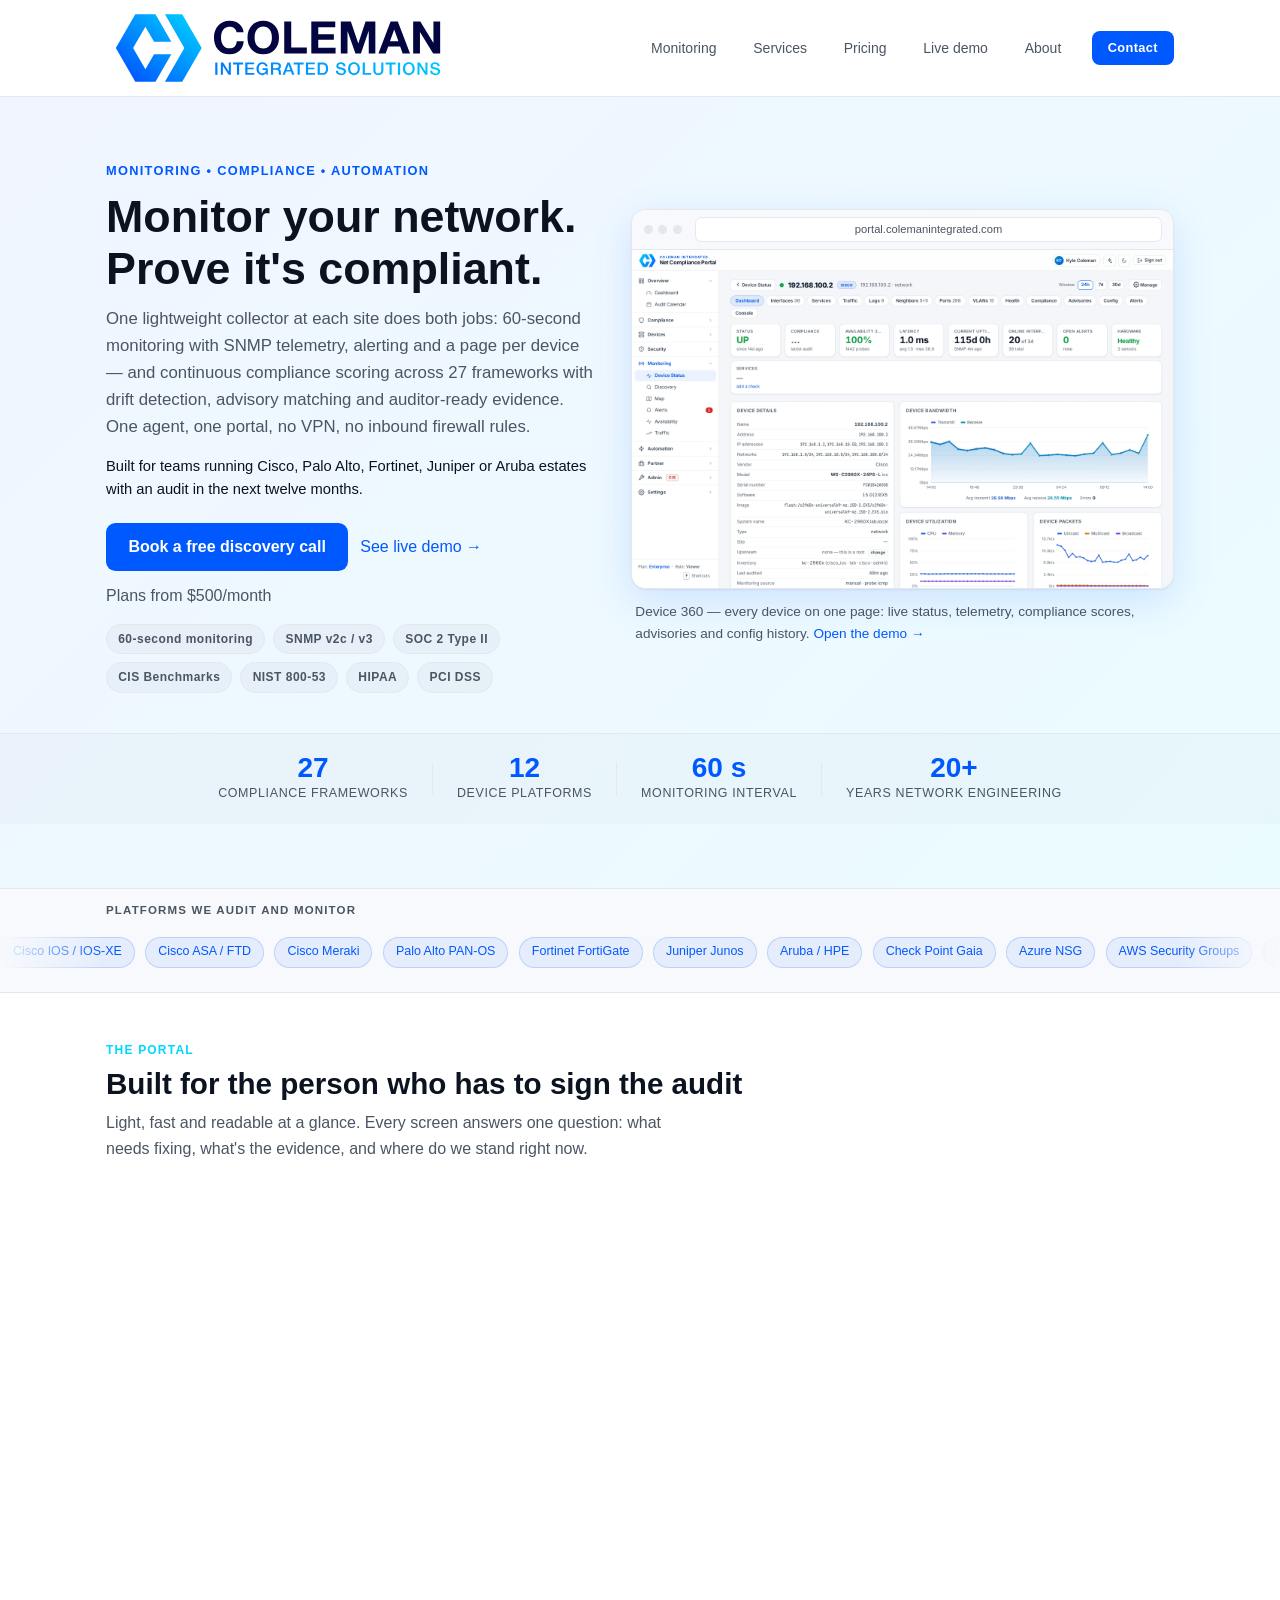
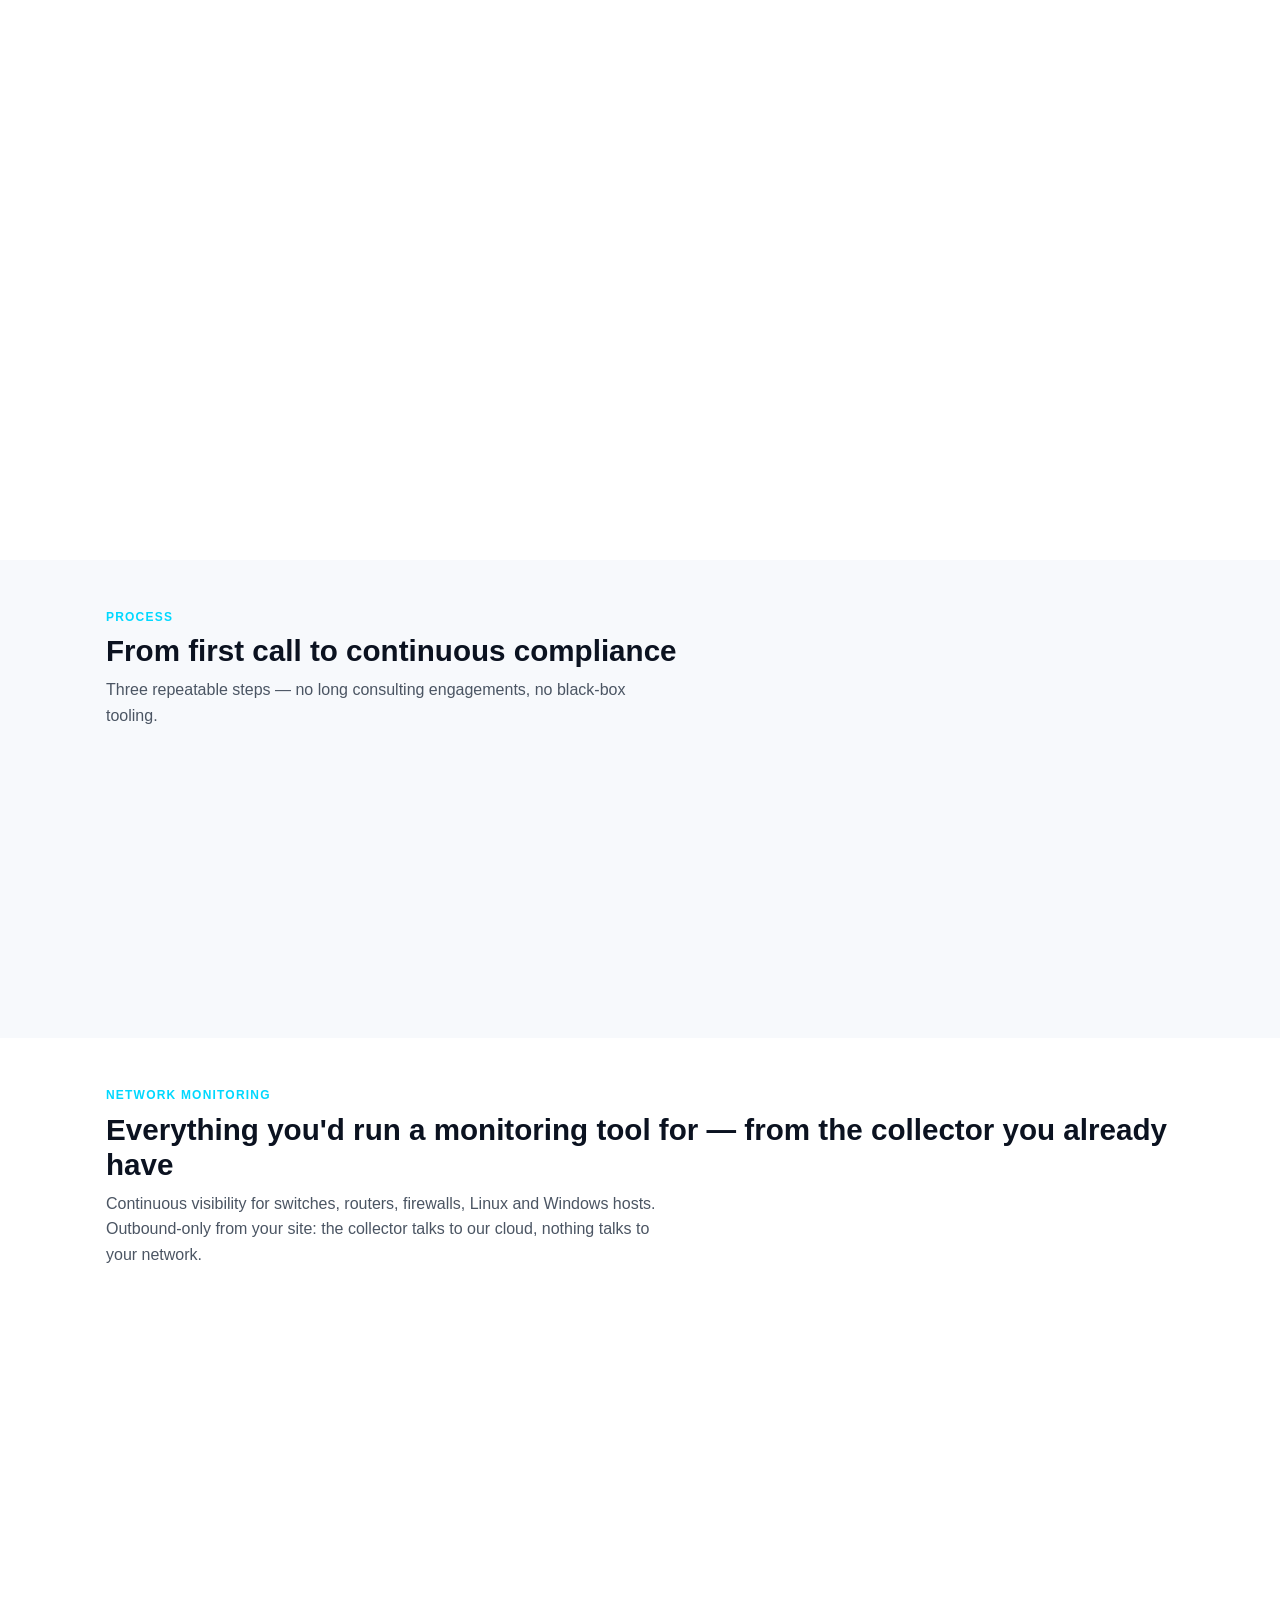
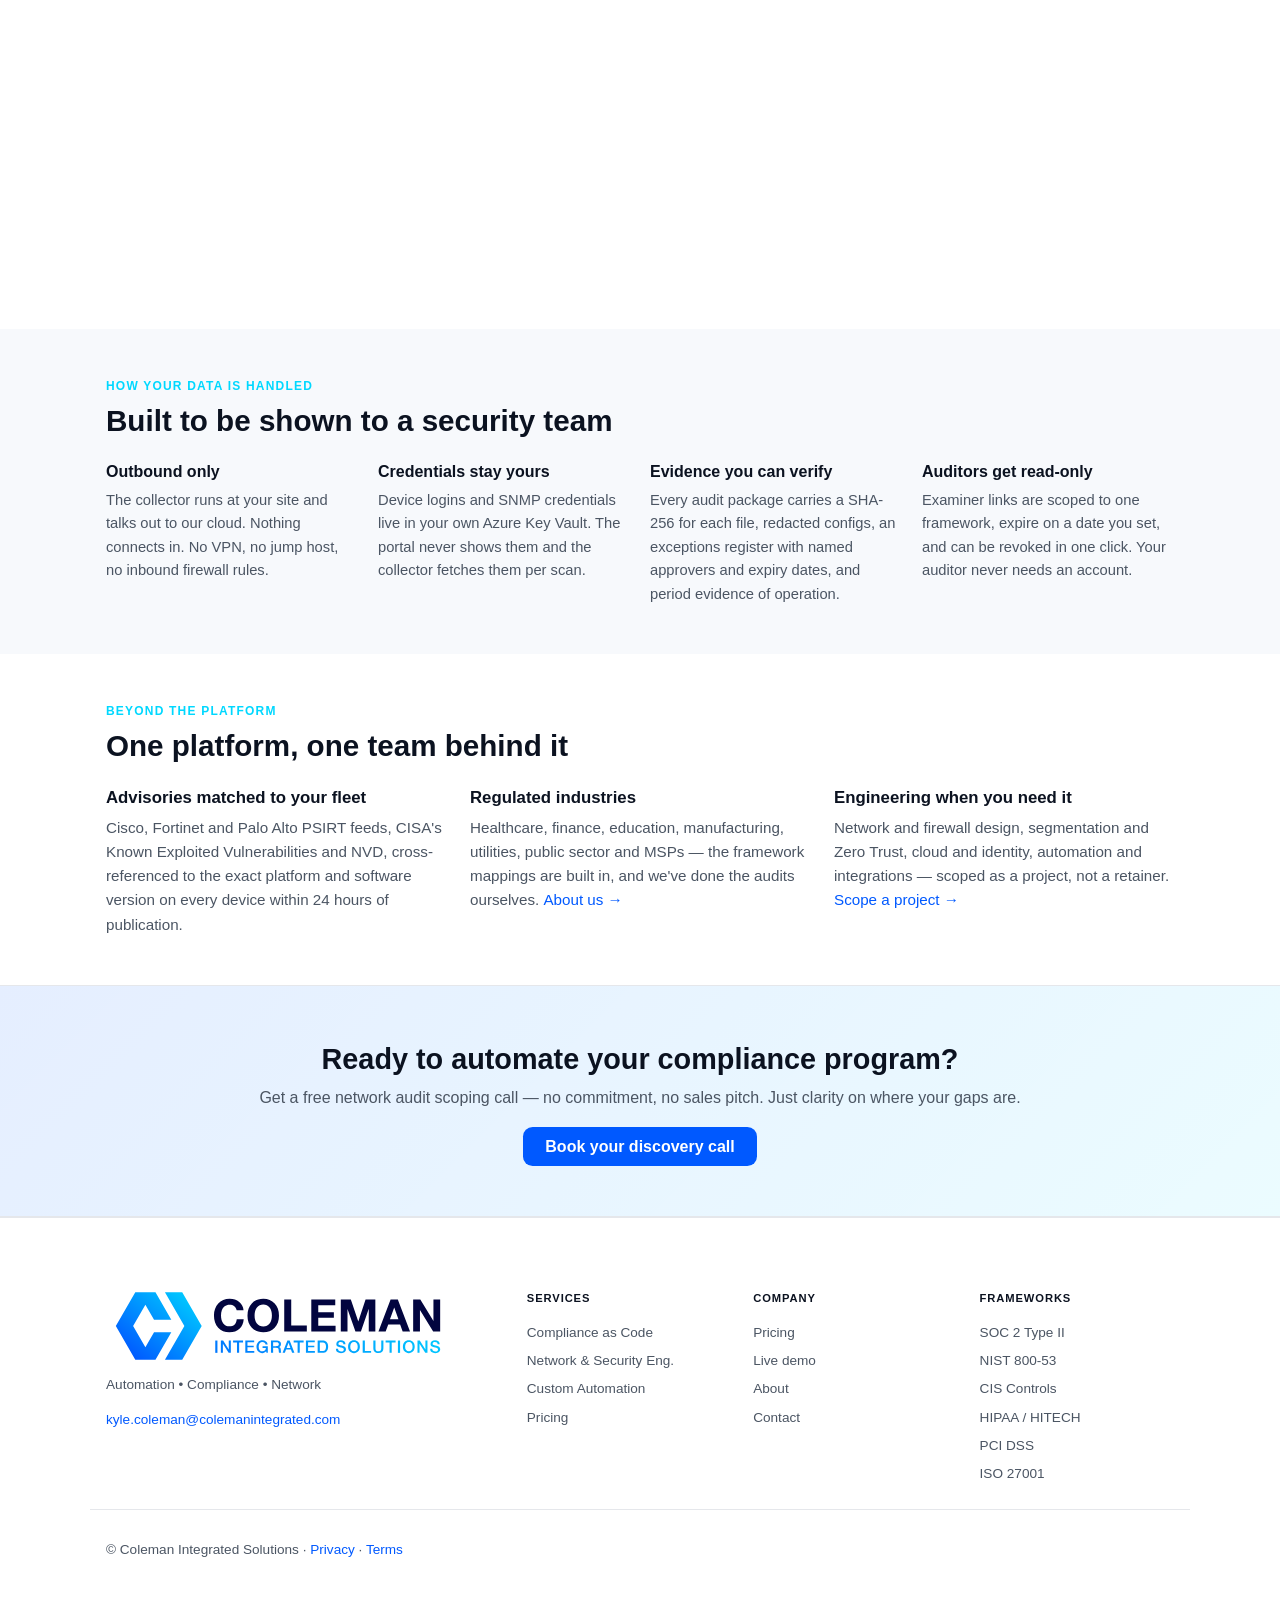
==== commit ef0b4b9b: "landing: half the length — product screenshots second, trust strip, services/industries/threat-intel" ====
--- a/index.html
+++ b/index.html
@@ -34,7 +34,7 @@
 <a href="index.html#monitoring">Monitoring</a>
 <a href="index.html#services">Services</a>
 <a href="pricing.html">Pricing</a>
-<a href="https://demo.colemanintegrated.com">Compliance Dashboard</a>
+<a href="https://demo.colemanintegrated.com">Live demo</a>
 <a href="about.html">About</a>
 <a class="btn" href="contact.html">Contact</a>
 </nav>
@@ -45,10 +45,12 @@
 <div>
 <p class="hero-eyebrow">Monitoring • Compliance • Automation</p>
 <h1>Monitor your network.<br>Prove it's compliant.</h1>
-<p class="hero-sub">One lightweight collector at each site does both jobs. Monitoring: 60-second up/down and latency, SNMP interface and CPU telemetry, alerting, a full page per device and a recorded remote console. Compliance: continuous scoring across 25+ frameworks with drift detection, PSIRT mapping and AI-generated remediation. One agent, one portal, no VPN, no inbound firewall rules.</p>
+<p class="hero-sub">One lightweight collector at each site does both jobs: 60-second monitoring with SNMP telemetry, alerting and a page per device — and continuous compliance scoring across 27 frameworks with drift detection, advisory matching and auditor-ready evidence. One agent, one portal, no VPN, no inbound firewall rules.</p>
+<p class="hero-for">Built for teams running Cisco, Palo Alto, Fortinet, Juniper or Aruba estates with an audit in the next twelve months.</p>
 <div class="cta-row">
 <a class="btn btn-lg" href="contact.html">Book a free discovery call</a>
 <a class="link" href="https://demo.colemanintegrated.com">See live demo →</a>
+<a class="link link-muted" href="pricing.html">Plans from $500/month</a>
 </div>
 <div class="framework-chips">
 <span class="fw-chip">60-second monitoring</span>
@@ -72,20 +74,21 @@
 <div class="hero-metrics">
 <div class="container">
 <div class="metrics-row">
-<div class="metric"><span class="metric-num">20+</span><span class="metric-lbl">Years experience</span></div>
+<div class="metric"><span class="metric-num">27</span><span class="metric-lbl">Compliance frameworks</span></div>
 <div class="metric-div"></div>
-<div class="metric"><span class="metric-num">95%</span><span class="metric-lbl">Time saved on audit evidence</span></div>
+<div class="metric"><span class="metric-num">12</span><span class="metric-lbl">Device platforms</span></div>
 <div class="metric-div"></div>
-<div class="metric"><span class="metric-num">68%</span><span class="metric-lbl">Avg. drift reduction</span></div>
+<div class="metric"><span class="metric-num">60 s</span><span class="metric-lbl">Monitoring interval</span></div>
 <div class="metric-div"></div>
-<div class="metric"><span class="metric-num">23</span><span class="metric-lbl">Compliance frameworks</span></div>
+<div class="metric"><span class="metric-num">20+</span><span class="metric-lbl">Years network engineering</span></div>
+</div>
 </div>
 </div>
 </div>
 </section>
 <section class="platform-bar">
 <div class="container">
-<p class="platform-label">Platforms &amp; frameworks we work with</p>
+<p class="platform-label">Platforms we audit and monitor</p>
 </div>
 <!-- Row 1: Vendors — scrolls left -->
 <div class="marquee-track" aria-hidden="true">
@@ -117,59 +120,35 @@
 <span class="platform-chip">Windows Server</span>
 </div>
 </div>
-<!-- Row 2: Frameworks — scrolls right -->
-<div class="marquee-track" aria-hidden="true">
-<div class="marquee-inner marquee-inner--reverse">
-<span class="platform-chip platform-chip--fw">CIS Benchmarks</span>
-<span class="platform-chip platform-chip--fw">NIST 800‑53</span>
-<span class="platform-chip platform-chip--fw">SOC 2 Type II</span>
-<span class="platform-chip platform-chip--fw">HIPAA / HITECH</span>
-<span class="platform-chip platform-chip--fw">PCI DSS</span>
-<span class="platform-chip platform-chip--fw">ISO 27001</span>
-<span class="platform-chip platform-chip--fw">NERC CIP</span>
-<span class="platform-chip platform-chip--fw">CMMC</span>
-<span class="platform-chip platform-chip--fw">FedRAMP</span>
-<span class="platform-chip platform-chip--fw">NIST CSF</span>
-<span class="platform-chip platform-chip--fw">IEC 62443</span>
-<span class="platform-chip platform-chip--fw">NIST 800‑82</span>
-<span class="platform-chip platform-chip--fw">GLBA Safeguards</span>
-<span class="platform-chip platform-chip--fw">FERPA</span>
-<span class="platform-chip platform-chip--fw">21 CFR Part 11</span>
-<span class="platform-chip platform-chip--fw">HITRUST CSF</span>
-<span class="platform-chip platform-chip--fw">NIS2</span>
-<span class="platform-chip platform-chip--fw">Zero Trust</span>
-<span class="platform-chip platform-chip--fw">Essential Eight</span>
-<span class="platform-chip platform-chip--fw">SOX ITGC</span>
-<span class="platform-chip platform-chip--fw">SWIFT CSP</span>
-<span class="platform-chip platform-chip--fw">NIST 800‑171</span>
-<!-- duplicate for seamless loop -->
-<span class="platform-chip platform-chip--fw">CIS Benchmarks</span>
-<span class="platform-chip platform-chip--fw">NIST 800‑53</span>
-<span class="platform-chip platform-chip--fw">SOC 2 Type II</span>
-<span class="platform-chip platform-chip--fw">HIPAA / HITECH</span>
-<span class="platform-chip platform-chip--fw">PCI DSS</span>
-<span class="platform-chip platform-chip--fw">ISO 27001</span>
-<span class="platform-chip platform-chip--fw">NERC CIP</span>
-<span class="platform-chip platform-chip--fw">CMMC</span>
-<span class="platform-chip platform-chip--fw">FedRAMP</span>
-<span class="platform-chip platform-chip--fw">NIST CSF</span>
-<span class="platform-chip platform-chip--fw">IEC 62443</span>
-<span class="platform-chip platform-chip--fw">NIST 800‑82</span>
-<span class="platform-chip platform-chip--fw">GLBA Safeguards</span>
-<span class="platform-chip platform-chip--fw">FERPA</span>
-<span class="platform-chip platform-chip--fw">21 CFR Part 11</span>
-<span class="platform-chip platform-chip--fw">HITRUST CSF</span>
-<span class="platform-chip platform-chip--fw">NIS2</span>
-<span class="platform-chip platform-chip--fw">Zero Trust</span>
-<span class="platform-chip platform-chip--fw">Essential Eight</span>
-<span class="platform-chip platform-chip--fw">SOX ITGC</span>
-<span class="platform-chip platform-chip--fw">SWIFT CSP</span>
-<span class="platform-chip platform-chip--fw">NIST 800‑171</span>
-</div>
-</div>
-</section>
-
-<section class="section section--steps" id="how-it-works">
+</section>
+
+<section class="section" id="product">
+<div class="container">
+<p class="section-eyebrow">The portal</p>
+<h2>Built for the person who has to sign the audit</h2>
+<p class="section-sub">Light, fast and readable at a glance. Every screen answers one question: what needs fixing, what's the evidence, and where do we stand right now.</p>
+<div class="shot-grid">
+<figure class="shot-card fade-up">
+<div class="shot-frame"><img alt="Compliance overview dashboard: posture score, next audit, live estate, failing controls and devices needing attention" height="900" loading="lazy" src="assets/product/dashboard.webp" width="1440"/></div>
+<figcaption><h3>Compliance overview</h3><p>Severity-weighted posture, what changed since the last run, the controls failing most often and the devices dragging the score down — with the fix one click away.</p></figcaption>
+</figure>
+<figure class="shot-card fade-up">
+<div class="shot-frame"><img alt="Evidence and Reports page: audit package download, executive report, data export, examiner access and per-framework evidence PDFs with scores" height="900" loading="lazy" src="assets/product/evidence-reports.webp" width="1440"/></div>
+<figcaption><h3>Evidence &amp; Reports</h3><p>One download with everything an auditor asks for: per-framework evidence PDFs, redacted configs, PSIRT and end-of-life CSVs, raw results and a machine-readable manifest. Read-only examiner links, scheduled delivery.</p></figcaption>
+</figure>
+<figure class="shot-card fade-up">
+<div class="shot-frame"><img alt="Security Advisories page listing CVEs per device with actively-exploited and ransomware badges, severity and CVSS" height="900" loading="lazy" src="assets/product/advisories.webp" width="1440"/></div>
+<figcaption><h3>Security advisories, matched to your devices</h3><p>Vendor PSIRT feeds joined to the exact platform and software version on each device, flagged against CISA's Known Exploited Vulnerabilities and ransomware campaigns.</p></figcaption>
+</figure>
+<figure class="shot-card fade-up">
+<div class="shot-frame"><img alt="Network Map page: hierarchical topology of switches, routers and firewalls learned from LLDP and CDP, with legend and zoom controls" height="900" loading="lazy" src="assets/product/network-map.webp" width="1440"/></div>
+<figcaption><h3>Network map</h3><p>Topology learned from LLDP / CDP, forwarding tables and ARP on every SNMP poll. Click a device to inspect its links and neighbours; double-click to open its page.</p></figcaption>
+</figure>
+</div>
+</div>
+</section>
+
+<section class="section section--alt" id="how-it-works">
 <div class="container">
 <p class="section-eyebrow">Process</p>
 <h2>From first call to continuous compliance</h2>
@@ -224,296 +203,36 @@
 </div>
 </section>
 
-<section class="section section--alt" id="product">
-<div class="container">
-<p class="section-eyebrow">The portal</p>
-<h2>Built for the person who has to sign the audit</h2>
-<p class="section-sub">Light, fast and readable at a glance. Every screen answers one question: what needs fixing, what's the evidence, and where do we stand right now.</p>
-<div class="shot-grid">
-<figure class="shot-card fade-up">
-<div class="shot-frame"><img alt="Compliance overview dashboard: posture score, next audit, live estate, failing controls and devices needing attention" height="900" loading="lazy" src="assets/product/dashboard.webp" width="1440"/></div>
-<figcaption><h3>Compliance overview</h3><p>Severity-weighted posture, what changed since the last run, the controls failing most often and the devices dragging the score down — with the fix one click away.</p></figcaption>
-</figure>
-<figure class="shot-card fade-up">
-<div class="shot-frame"><img alt="Evidence and Reports page: audit package download, executive report, data export, examiner access and per-framework evidence PDFs with scores" height="900" loading="lazy" src="assets/product/evidence-reports.webp" width="1440"/></div>
-<figcaption><h3>Evidence &amp; Reports</h3><p>One download with everything an auditor asks for: per-framework evidence PDFs, redacted configs, PSIRT and end-of-life CSVs, raw results and a machine-readable manifest. Read-only examiner links, scheduled delivery.</p></figcaption>
-</figure>
-<figure class="shot-card fade-up">
-<div class="shot-frame"><img alt="Security Advisories page listing CVEs per device with actively-exploited and ransomware badges, severity and CVSS" height="900" loading="lazy" src="assets/product/advisories.webp" width="1440"/></div>
-<figcaption><h3>Security advisories, matched to your devices</h3><p>Vendor PSIRT feeds joined to the exact platform and software version on each device, flagged against CISA's Known Exploited Vulnerabilities and ransomware campaigns.</p></figcaption>
-</figure>
-<figure class="shot-card fade-up">
-<div class="shot-frame"><img alt="Network Map page: hierarchical topology of switches, routers and firewalls learned from LLDP and CDP, with legend and zoom controls" height="900" loading="lazy" src="assets/product/network-map.webp" width="1440"/></div>
-<figcaption><h3>Network map</h3><p>Topology learned from LLDP / CDP, forwarding tables and ARP on every SNMP poll. Click a device to inspect its links and neighbours; double-click to open its page.</p></figcaption>
-</figure>
+<section class="section section--alt" id="trust">
+<div class="container">
+<p class="section-eyebrow">How your data is handled</p>
+<h2>Built to be shown to a security team</h2>
+<div class="trust-grid">
+<div class="trust-item"><h3>Outbound only</h3><p>The collector runs at your site and talks out to our cloud. Nothing connects in. No VPN, no jump host, no inbound firewall rules.</p></div>
+<div class="trust-item"><h3>Credentials stay yours</h3><p>Device logins and SNMP credentials live in your own Azure Key Vault. The portal never shows them and the collector fetches them per scan.</p></div>
+<div class="trust-item"><h3>Evidence you can verify</h3><p>Every audit package carries a SHA-256 for each file, redacted configs, an exceptions register with named approvers and expiry dates, and period evidence of operation.</p></div>
+<div class="trust-item"><h3>Auditors get read-only</h3><p>Examiner links are scoped to one framework, expire on a date you set, and can be revoked in one click. Your auditor never needs an account.</p></div>
 </div>
 </div>
 </section>
 
 <section class="section" id="services">
 <div class="container">
-<p class="section-eyebrow">What We Do</p>
-<h2>Services</h2>
-<p class="section-sub">Compliance as Code is our core — but we cover the full stack. From automated policy enforcement to custom infrastructure automation and hands-on network engineering, every engagement is scoped to what you actually need.</p>
-<div class="pillars">
-
-<!-- Pillar 1: Core -->
-<div class="pillar pillar--core">
-<div class="pillar-top">
-<div class="pillar-icon">
-<svg fill="none" height="22" viewBox="0 0 24 24" width="22"><path d="M12 2L2 7l10 5 10-5-10-5Z" stroke="currentColor" stroke-width="1.6" stroke-linejoin="round"/><path d="M2 17l10 5 10-5M2 12l10 5 10-5" stroke="currentColor" stroke-width="1.6" stroke-linejoin="round"/></svg>
-</div>
-<span class="pillar-badge">Core Platform</span>
-</div>
-<h3>Compliance + Monitoring Platform</h3>
-<p class="pillar-desc">One collector, one portal: continuous network monitoring and automated compliance evidence — driven by code, not spreadsheets or a second monitoring tool.</p>
-<ul class="pillar-list">
-<li>Network audit, inventory &amp; config baselining</li>
-<li>23 compliance frameworks — CIS, NIST 800-53, SOC 2, HIPAA, PCI DSS, ISO 27001, CMMC, FedRAMP, and more</li>
-<li>Automated evidence collection &amp; export</li>
-<li>Real-time drift alerts &amp; baseline locking (SOC 2 CC8.1)</li>
-<li>PSIRT &amp; vulnerability mapping to your fleet</li>
-<li>Firewall policy analysis — ACL auditing, unused rules, hit-count delta</li>
-<li>AI-generated remediation scripts, drift narratives &amp; risk assessments (Enterprise)</li>
-<li>One-click remediation push directly to devices via ncollect</li>
-<li>ServiceNow E-Bonding — bidirectional ticket sync</li>
-<li>Continuous device monitoring — 60-second up/down &amp; latency, down/recovery alerts, alert log</li>
-<li>SNMP v2c/v3 telemetry — interfaces, throughput, packets, CPU/memory, neighbours</li>
-<li>Device 360 page per device — monitoring, compliance, advisories, config history in one place</li>
-<li>Remote console — recorded browser terminal to any device via the collector (Enterprise, preview)</li>
-<li>Multi-site collectors with heartbeat alerts</li>
-<li>Board-ready dashboards &amp; PDF reports</li>
-</ul>
-<a class="pillar-link" href="pricing.html">View plans &amp; pricing →</a>
-</div>
-
-<!-- Pillar 2: Infrastructure Engineering -->
-<div class="pillar">
-<div class="pillar-top">
-<div class="pillar-icon">
-<svg fill="none" height="22" viewBox="0 0 24 24" width="22"><rect x="2" y="3" width="20" height="14" rx="2" stroke="currentColor" stroke-width="1.6"/><path d="M8 21h8M12 17v4" stroke="currentColor" stroke-width="1.6" stroke-linecap="round"/></svg>
-</div>
-<span class="pillar-badge pillar-badge--neutral">Professional Services</span>
-</div>
-<h3>Infrastructure Engineering</h3>
-<p class="pillar-desc">Design, deployment, and hardening across your full stack — network, cloud, servers, and identity. On-prem, cloud, or hybrid.</p>
-<ul class="pillar-list">
-<li>Network architecture, routing &amp; switching design</li>
-<li>Firewall, segmentation &amp; Zero Trust implementation</li>
-<li>Cloud infrastructure — AWS, Azure &amp; hybrid environments</li>
-<li>Server, virtualization &amp; storage (Windows Server, VMware, Hyper-V)</li>
-<li>Identity &amp; access management (Active Directory, Entra ID, MFA)</li>
-<li>Wireless &amp; secure remote access (802.1X, AnyConnect, ZTNA)</li>
-</ul>
-<a class="pillar-link" href="contact.html">Scope a project →</a>
-</div>
-
-<!-- Pillar 3: Automation & Custom Projects -->
-<div class="pillar">
-<div class="pillar-top">
-<div class="pillar-icon">
-<svg fill="none" height="22" viewBox="0 0 24 24" width="22"><path d="M8 3H5a2 2 0 0 0-2 2v3M21 8V5a2 2 0 0 0-2-2h-3M3 16v3a2 2 0 0 0 2 2h3M16 21h3a2 2 0 0 0 2-2v-3" stroke="currentColor" stroke-width="1.6" stroke-linecap="round"/><path d="M9 9l2 2 4-4" stroke="currentColor" stroke-width="1.6" stroke-linecap="round" stroke-linejoin="round"/></svg>
-</div>
-<span class="pillar-badge pillar-badge--neutral">Custom Engagements</span>
-</div>
-<h3>Automation &amp; Custom Projects</h3>
-<p class="pillar-desc">We build the tooling your team needs — from one-off scripts to full CI/CD pipelines and platform integrations, scoped and delivered as a project.</p>
-<ul class="pillar-list">
-<li>Infrastructure as Code (Terraform, Bicep, Ansible)</li>
-<li>CI/CD pipeline design &amp; GitOps workflows</li>
-<li>ITSM &amp; platform integrations (ServiceNow, Jira, Splunk, M365)</li>
-<li>Custom API development &amp; workflow automation</li>
-<li>Cloud migrations &amp; greenfield build-outs</li>
-</ul>
-<a class="pillar-link" href="contact.html">Talk to us about a custom build →</a>
-</div>
-
-</div><!-- /pillars -->
-</div>
-</section>
-<section aria-label="Industries We Serve" class="section" id="industries">
-<div class="container">
-<p class="section-eyebrow">Who We Work With</p>
-<h2>Industries We Serve</h2>
-<p class="section-sub">Our frameworks and tooling cover virtually every regulated industry. We bring the domain knowledge to apply them correctly — so you're not explaining your environment to us from scratch.</p>
-<div class="industries-unified">
-
-<article class="ind-card fade-up">
-<div class="ind-icon"><svg fill="none" height="22" viewBox="0 0 24 24" width="22"><path d="M3 9l9-4 9 4-9 4-9-4Z" stroke="currentColor" stroke-width="1.6"/><path d="M7 11v4a5 5 0 0 0 10 0v-4" stroke="currentColor" stroke-width="1.6"/></svg></div>
-<h3>Education</h3>
-<p class="ind-outcome">Protect student privacy and sail through audits — automated FERPA evidence from your existing network.</p>
-<ul class="ind-list">
-<li>Identity &amp; device management (MFA/SSO)</li>
-<li>Resilient campus &amp; district networks</li>
-<li>FERPA/CIPA audit trail automation</li>
-</ul>
-<div class="ind-tags"><span class="ind-tag">FERPA</span><span class="ind-tag">CIPA</span><span class="ind-tag">NIST 800-53</span></div>
-</article>
-
-<article class="ind-card fade-up">
-<div class="ind-icon"><svg fill="none" height="22" viewBox="0 0 24 24" width="22"><path d="M4 11h16M6 7h12M8 3h8M8 15h8M6 19h12" stroke="currentColor" stroke-width="1.6"/></svg></div>
-<h3>Finance</h3>
-<p class="ind-outcome">Pass PCI and GLBA audits without slowing your roadmap — automated scoping and evidence from day one.</p>
-<ul class="ind-list">
-<li>PCI DSS scoping &amp; cardholder data segmentation</li>
-<li>GLBA Safeguards Rule controls</li>
-<li>Vendor risk &amp; data-loss prevention</li>
-</ul>
-<div class="ind-tags"><span class="ind-tag">PCI DSS</span><span class="ind-tag">GLBA</span><span class="ind-tag">CIS Controls</span></div>
-</article>
-
-<article class="ind-card fade-up">
-<div class="ind-icon"><svg fill="none" height="22" viewBox="0 0 24 24" width="22"><path d="M6 10h12l-2 8H8l-2-8Z" stroke="currentColor" stroke-width="1.6"/><path d="M10 10V6a2 2 0 1 1 4 0v4" stroke="currentColor" stroke-width="1.6"/></svg></div>
-<h3>Legal</h3>
-<p class="ind-outcome">Lock down client confidentiality with matter-centric access and SOC 2-ready evidence — zero spreadsheets.</p>
-<ul class="ind-list">
-<li>DLP &amp; secure collaboration platforms</li>
-<li>Matter-centric RBAC &amp; least-privilege access</li>
-<li>ISO 27001 &amp; SOC 2 aligned controls</li>
-</ul>
-<div class="ind-tags"><span class="ind-tag">ISO 27001</span><span class="ind-tag">SOC 2</span><span class="ind-tag">CIS Controls</span></div>
-</article>
-
-<article class="ind-card fade-up">
-<div class="ind-icon"><svg fill="none" height="22" viewBox="0 0 24 24" width="22"><path d="M6 3v6a4 4 0 1 0 8 0V3M6 10a6 6 0 0 0 12 0" stroke="currentColor" stroke-width="1.6"/><circle cx="19" cy="16" r="3" stroke="currentColor" stroke-width="1.6"/><path d="M12 14v3a4 4 0 0 0 4 4h1" stroke="currentColor" stroke-width="1.6"/></svg></div>
-<h3>Healthcare</h3>
-<p class="ind-outcome">Isolate PHI, profile medical IoT, and produce HIPAA audit evidence in hours — not weeks of manual work.</p>
-<ul class="ind-list">
-<li>HIPAA/HITECH evidence &amp; PHI segmentation</li>
-<li>Medical IoT profiling, VLAN isolation, NAC rollout</li>
-<li>EHR availability hardening &amp; drift control</li>
-</ul>
-<div class="ind-tags"><span class="ind-tag">HIPAA</span><span class="ind-tag">HITECH</span><span class="ind-tag">21 CFR Part 11</span></div>
-</article>
-
-<article class="ind-card fade-up">
-<div class="ind-icon"><svg fill="none" height="22" viewBox="0 0 24 24" width="22"><path d="M3 21V9l6 3V9l6 3V8l6 3v10H3Z" stroke="currentColor" stroke-width="1.6"/><path d="M6 21v-3m3 3v-3m3 3v-3m3 3v-3m3 3v-3" stroke="currentColor" stroke-width="1.6"/></svg></div>
-<h3>Manufacturing</h3>
-<p class="ind-outcome">Segment OT from IT, enforce the Purdue model, and stay ahead of IEC 62443 without halting production.</p>
-<ul class="ind-list">
-<li>ISA/IEC 62443 controls &amp; OT segmentation</li>
-<li>PSIRT/EoX mapping for switches, APs, firewalls</li>
-<li>Rollback-safe change windows &amp; automation</li>
-</ul>
-<div class="ind-tags"><span class="ind-tag">IEC 62443</span><span class="ind-tag">NIST CSF</span><span class="ind-tag">CIS Benchmarks</span></div>
-</article>
-
-<article class="ind-card fade-up">
-<div class="ind-icon"><svg fill="none" height="22" viewBox="0 0 24 24" width="22"><rect x="2" y="3" width="20" height="14" rx="2" stroke="currentColor" stroke-width="1.6"/><path d="M8 21h8M12 17v4" stroke="currentColor" stroke-width="1.6" stroke-linecap="round"/></svg></div>
-<h3>MSPs &amp; Technology</h3>
-<p class="ind-outcome">Deliver compliance as a service across your entire client base — one platform, multi-tenant, white-label ready.</p>
-<ul class="ind-list">
-<li>Multi-tenant compliance dashboards per client</li>
-<li>SOC 2 &amp; ISO 27001 evidence for SaaS &amp; tech companies</li>
-<li>Automated audit packs across your full client fleet</li>
-</ul>
-<div class="ind-tags"><span class="ind-tag">SOC 2</span><span class="ind-tag">ISO 27001</span><span class="ind-tag">CIS Controls</span></div>
-</article>
-
-<article class="ind-card fade-up">
-<div class="ind-icon"><svg fill="none" height="22" viewBox="0 0 24 24" width="22"><path d="M13 2 3 14h7l-1 8 10-12h-7l1-8Z" stroke="currentColor" stroke-width="1.6"/></svg></div>
-<h3>Energy &amp; Utilities</h3>
-<p class="ind-outcome">Protect grid-critical infrastructure with NERC CIP-aligned controls and automated evidence — before the regulator knocks.</p>
-<ul class="ind-list">
-<li>OT/IT segmentation &amp; secure remote operations</li>
-<li>PSIRT/EoX tracking for critical field devices</li>
-<li>Evidence packs aligned to NIST CSF &amp; NERC CIP</li>
-</ul>
-<div class="ind-tags"><span class="ind-tag">NERC CIP</span><span class="ind-tag">NIST CSF</span><span class="ind-tag">IEC 62443</span></div>
-</article>
-
-<article class="ind-card fade-up">
-<div class="ind-icon"><svg fill="none" height="22" viewBox="0 0 24 24" width="22"><path d="M3 4h2l3 12h10l2-8H7" stroke="currentColor" stroke-width="1.6"/><circle cx="9" cy="20" fill="currentColor" r="1.6"/><circle cx="17" cy="20" fill="currentColor" r="1.6"/></svg></div>
-<h3>Retail &amp; eCommerce</h3>
-<p class="ind-outcome">Zero PCI drift across every branch — hardened POS networks and automated rollouts at multi-site scale.</p>
-<ul class="ind-list">
-<li>Branch Wi-Fi hardening, guest isolation, POS security</li>
-<li>PCI DSS scoping, logging &amp; drift detection</li>
-<li>Multi-site automation for rapid rollouts</li>
-</ul>
-<div class="ind-tags"><span class="ind-tag">PCI DSS</span><span class="ind-tag">CIS Controls</span></div>
-</article>
-
-<article class="ind-card fade-up">
-<div class="ind-icon"><svg fill="none" height="22" viewBox="0 0 24 24" width="22"><path d="M12 3l8 3v6c0 5-5 8-8 9-3-1-8-4-8-9V6l8-3Z" stroke="currentColor" stroke-width="1.6"/></svg></div>
-<h3>Public Sector</h3>
-<p class="ind-outcome">Meet NIST 800-53 mandates and FedRAMP readiness — automated evidence exports, zero-trust access, no manual effort.</p>
-<ul class="ind-list">
-<li>NIST 800-53 mappings &amp; automated evidence exports</li>
-<li>Zero-trust access, MFA/RBAC enforcement</li>
-<li>Baselines across mixed-vendor fleets</li>
-</ul>
-<div class="ind-tags"><span class="ind-tag">NIST 800-53</span><span class="ind-tag">FedRAMP</span><span class="ind-tag">CMMC</span></div>
-</article>
-
-</div>
-</div>
-</section>
-<section class="section alt" id="intel-sources">
-<div class="container">
-<p class="section-eyebrow">Always-On Threat Monitoring</p>
-<h2>Threat intelligence we track</h2>
-<p class="section-sub">We pull directly from vendor PSIRT feeds and government advisory catalogs — not news blogs. Every advisory is cross-referenced against your live device inventory within 24 hours of publication.</p>
-<div class="intel-grid">
-
-<div class="intel-card">
-<div class="intel-card-hdr">
-<span class="intel-badge intel-badge--vendor">Vendor Advisory</span>
-</div>
-<h3 class="intel-name">Cisco PSIRT</h3>
-<p class="intel-desc">Official security advisories for IOS-XE, IOS-XR, NX-OS, ASA, and Meraki. Primary source for the majority of our clients' device fleets.</p>
-<a class="intel-link" href="https://tools.cisco.com/security/center/publicationListing.x" target="_blank" rel="noopener noreferrer">tools.cisco.com →</a>
-</div>
-
-<div class="intel-card">
-<div class="intel-card-hdr">
-<span class="intel-badge intel-badge--vendor">Vendor Advisory</span>
-</div>
-<h3 class="intel-name">Fortinet PSIRT</h3>
-<p class="intel-desc">FortiOS, FortiGate, FortiManager, and FortiAnalyzer CVEs with severity scoring and patch availability. Updated with every release cycle.</p>
-<a class="intel-link" href="https://www.fortiguard.com/psirt" target="_blank" rel="noopener noreferrer">fortiguard.com →</a>
-</div>
-
-<div class="intel-card">
-<div class="intel-card-hdr">
-<span class="intel-badge intel-badge--vendor">Vendor Advisory</span>
-</div>
-<h3 class="intel-name">Palo Alto Networks Security</h3>
-<p class="intel-desc">PAN-OS, Prisma Access, and Cortex vulnerability disclosures. Includes exploitation status and workaround guidance.</p>
-<a class="intel-link" href="https://security.paloaltonetworks.com" target="_blank" rel="noopener noreferrer">security.paloaltonetworks.com →</a>
-</div>
-
-<div class="intel-card">
-<div class="intel-card-hdr">
-<span class="intel-badge intel-badge--cisa">Active Exploitation</span>
-</div>
-<h3 class="intel-name">CISA KEV Catalog</h3>
-<p class="intel-desc">The Known Exploited Vulnerabilities catalog — if it's listed here, it's being actively exploited in the wild. Federal agencies must patch within days. We treat it the same.</p>
-<a class="intel-link" href="https://www.cisa.gov/known-exploited-vulnerabilities-catalog" target="_blank" rel="noopener noreferrer">cisa.gov/kev →</a>
-</div>
-
-<div class="intel-card">
-<div class="intel-card-hdr">
-<span class="intel-badge intel-badge--research">Threat Research</span>
-</div>
-<h3 class="intel-name">Cisco Talos Intelligence</h3>
-<p class="intel-desc">Cisco's threat research arm and one of the largest commercial threat intelligence teams. Primary discovery source for many Cisco-platform CVEs before public disclosure.</p>
-<a class="intel-link" href="https://blog.talosintelligence.com" target="_blank" rel="noopener noreferrer">talosintelligence.com →</a>
-</div>
-
-<div class="intel-card">
-<div class="intel-card-hdr">
-<span class="intel-badge intel-badge--nvd">CVE Database</span>
-</div>
-<h3 class="intel-name">NIST National Vulnerability Database</h3>
-<p class="intel-desc">Authoritative CVSS scoring and enrichment for all published CVEs. Used to normalize severity across vendor advisories and prioritize remediation order.</p>
-<a class="intel-link" href="https://nvd.nist.gov" target="_blank" rel="noopener noreferrer">nvd.nist.gov →</a>
-</div>
-
-</div>
-<div class="intel-note">
-<svg fill="none" height="16" viewBox="0 0 24 24" width="16"><circle cx="12" cy="12" r="10" stroke="currentColor" stroke-width="1.6"/><path d="M12 8v4m0 4h.01" stroke="currentColor" stroke-linecap="round" stroke-width="1.6"/></svg>
-<p>When a PSIRT or KEV entry affects your fleet, we flag it, map it to affected devices, and initiate remediation — before you have to ask. <a href="contact.html">Ask about proactive PSIRT monitoring →</a></p>
+<p class="section-eyebrow">Beyond the platform</p>
+<h2>One platform, one team behind it</h2>
+<div class="more-grid">
+<div class="more-item">
+<h3>Advisories matched to your fleet</h3>
+<p>Cisco, Fortinet and Palo Alto PSIRT feeds, CISA's Known Exploited Vulnerabilities and NVD, cross-referenced to the exact platform and software version on every device within 24 hours of publication.</p>
+</div>
+<div class="more-item">
+<h3>Regulated industries</h3>
+<p>Healthcare, finance, education, manufacturing, utilities, public sector and MSPs — the framework mappings are built in, and we've done the audits ourselves. <a class="link" href="about.html">About us →</a></p>
+</div>
+<div class="more-item">
+<h3>Engineering when you need it</h3>
+<p>Network and firewall design, segmentation and Zero Trust, cloud and identity, automation and integrations — scoped as a project, not a retainer. <a class="link" href="contact.html">Scope a project →</a></p>
+</div>
 </div>
 </div>
 </section>
@@ -525,7 +244,6 @@
 <a class="btn btn-lg" href="contact.html">Book your discovery call</a>
 </div>
 </section>
-
 <footer class="site-footer">
 <div class="container footer-grid">
 <div class="footer-brand">
@@ -546,7 +264,7 @@
 <div class="footer-links">
 <p class="footer-heading">Company</p>
 <a href="pricing.html">Pricing</a>
-<a href="https://demo.colemanintegrated.com">Compliance Dashboard</a>
+<a href="https://demo.colemanintegrated.com">Live demo</a>
 <a href="about.html">About</a>
 <a href="contact.html">Contact</a>
 </div>
--- a/styles.css
+++ b/styles.css
@@ -1171,3 +1171,15 @@
   .hero .grid-2 { grid-template-columns:1fr; }
   .shot-grid { grid-template-columns:1fr; }
 }
+
+/* --- Landing page tighten (Oct 2026) --- */
+.hero-for { font-size:.92rem; color:var(--text); margin:-.6rem 0 1.3rem; max-width:520px; }
+.link-muted { color:var(--muted); }
+.trust-grid { display:grid; grid-template-columns:repeat(4,1fr); gap:1.25rem; margin-top:1.5rem; }
+.trust-item h3 { margin:0 0 .35rem; font-size:1rem; }
+.trust-item p { margin:0; color:var(--muted); font-size:.92rem; }
+.more-grid { display:grid; grid-template-columns:repeat(3,1fr); gap:1.5rem; margin-top:1.5rem; }
+.more-item h3 { margin:0 0 .4rem; font-size:1.05rem; }
+.more-item p { margin:0; color:var(--muted); font-size:.95rem; }
+@media (max-width:900px) { .trust-grid { grid-template-columns:1fr 1fr; } .more-grid { grid-template-columns:1fr; } }
+@media (max-width:560px) { .trust-grid { grid-template-columns:1fr; } }
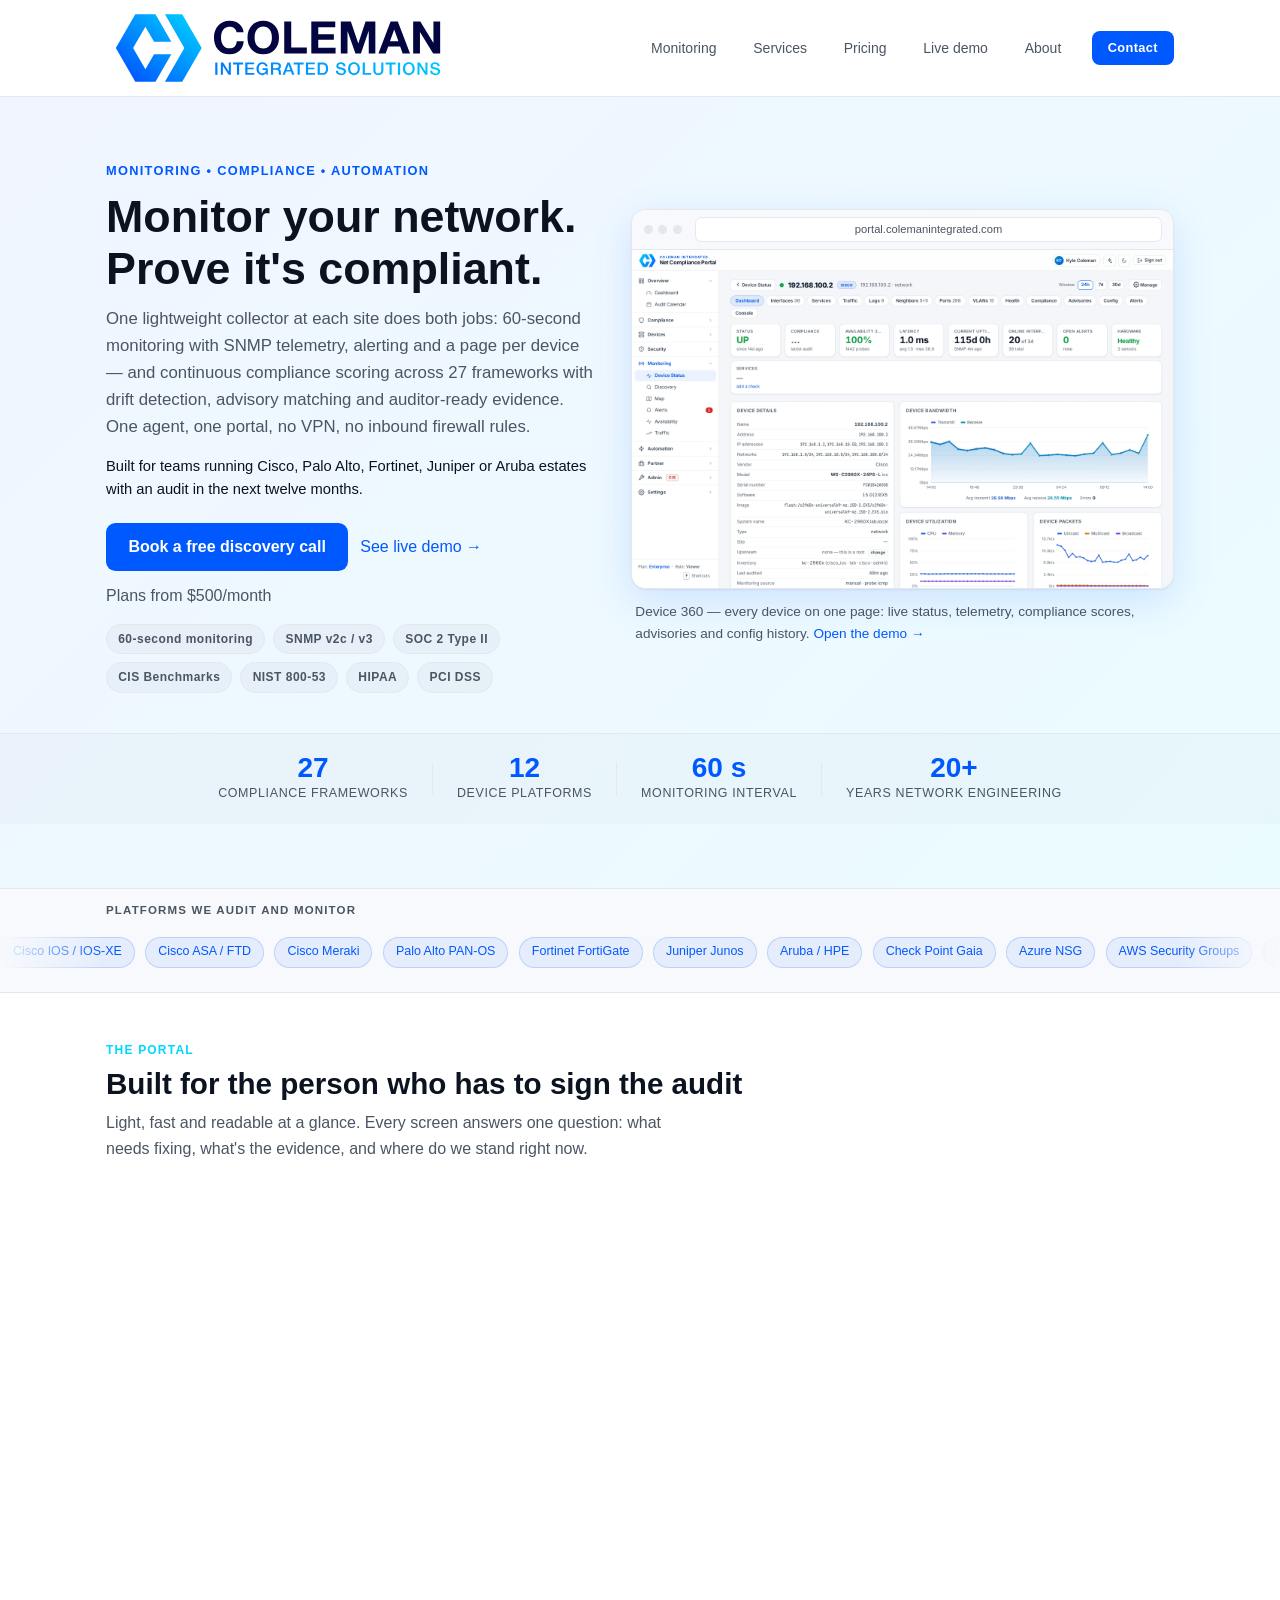
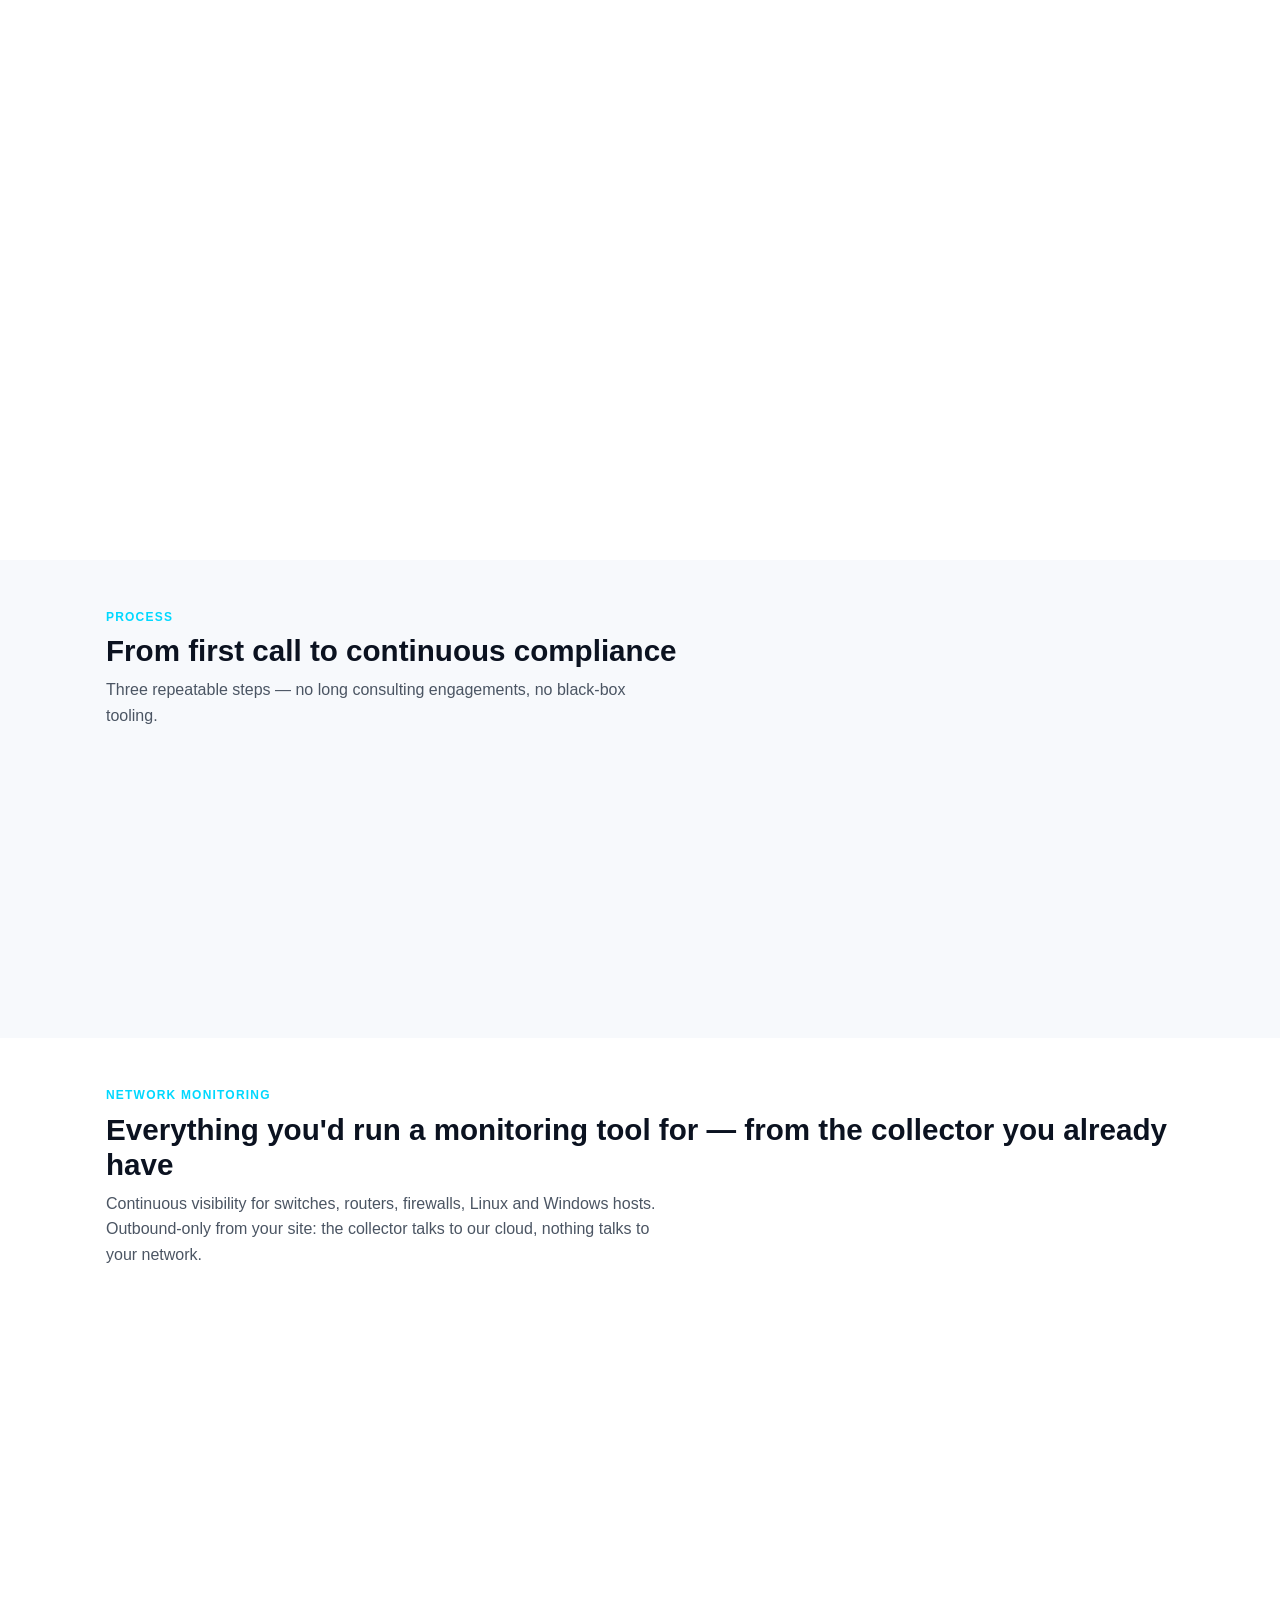
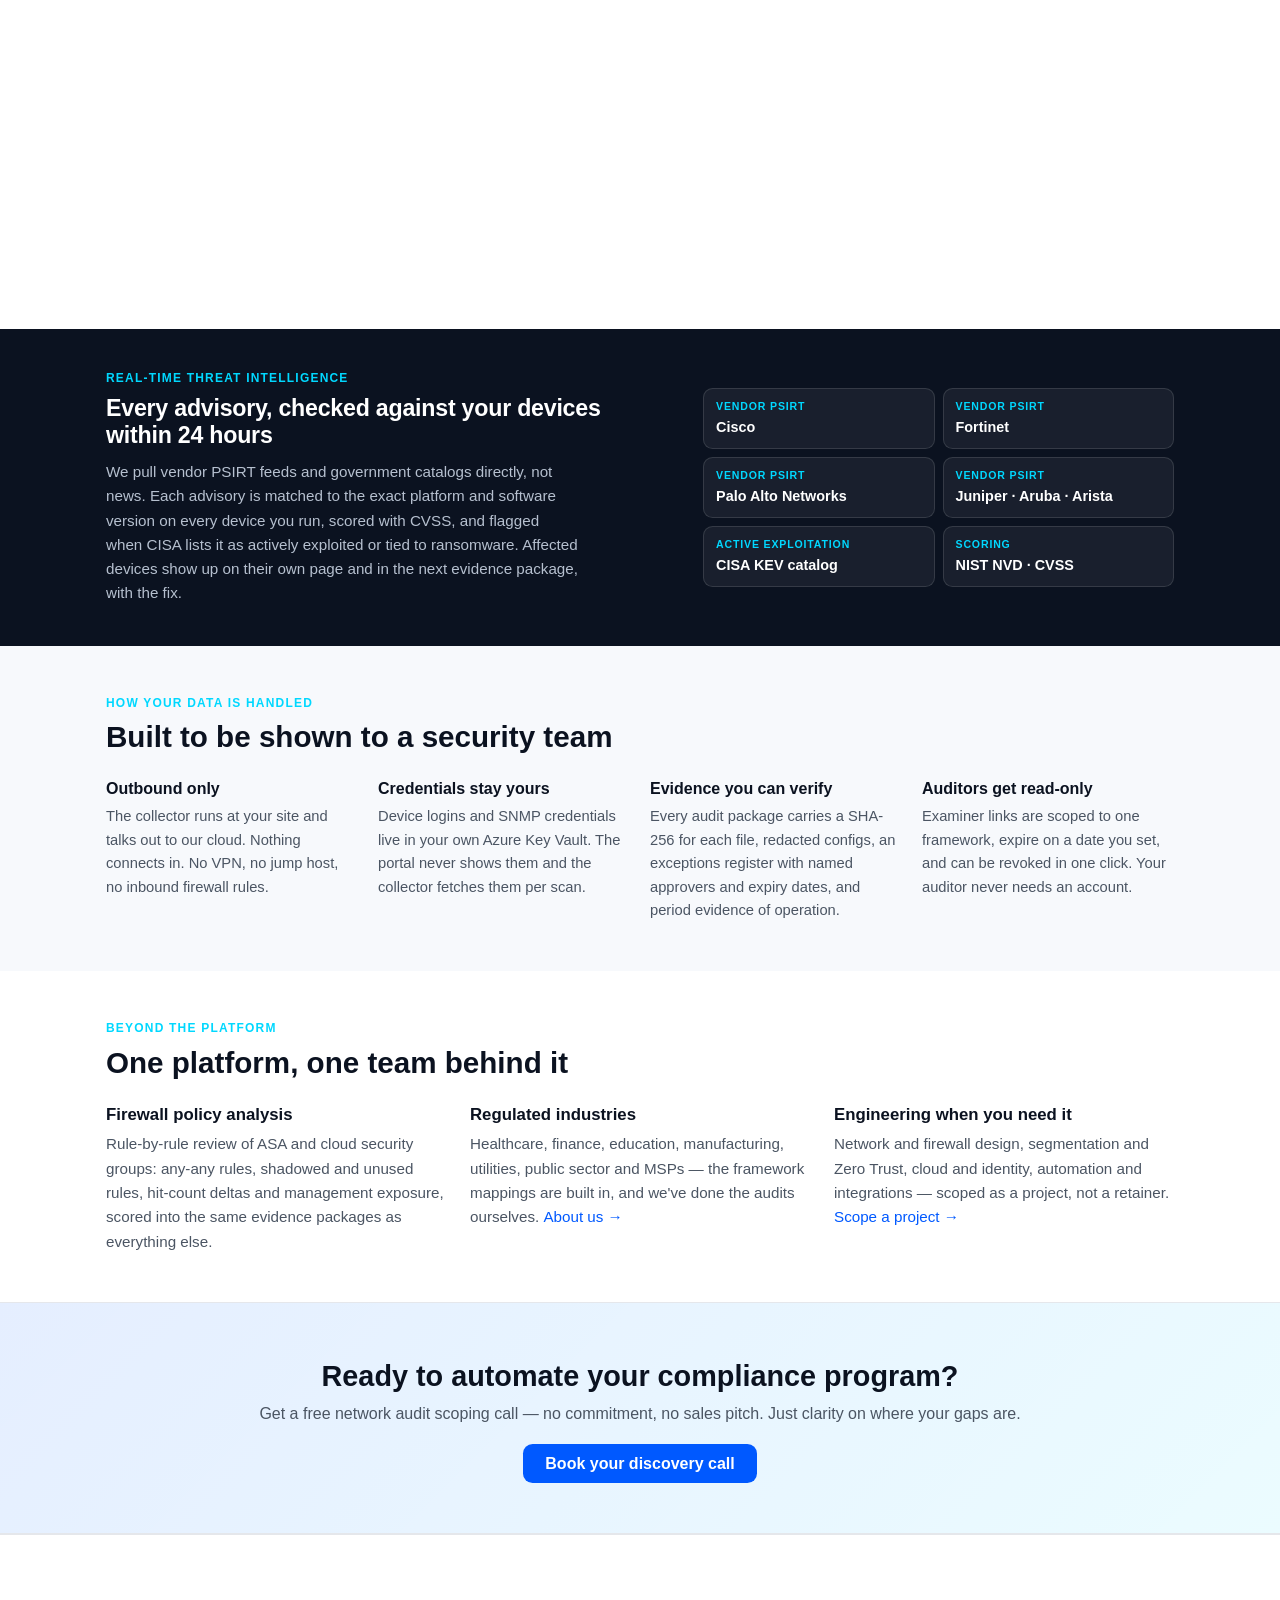
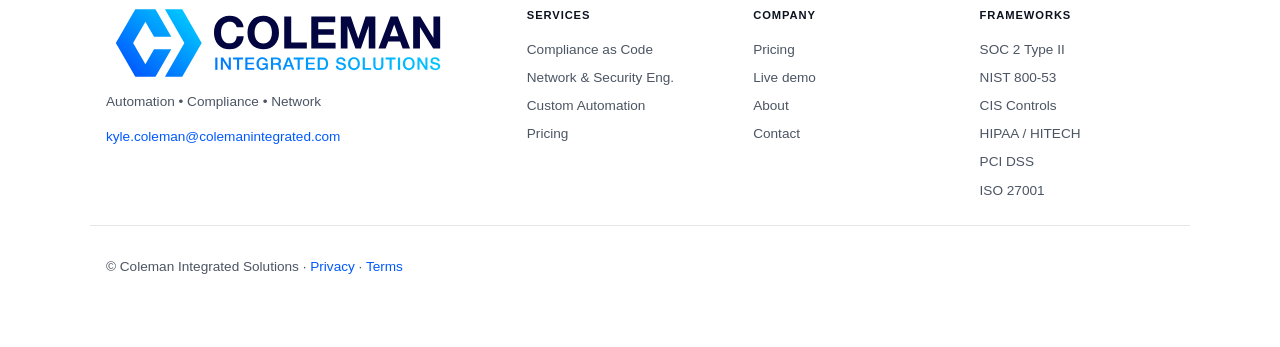
==== commit dba2d184: "landing: threat-intelligence band — PSIRT, CISA KEV and NVD matched to every device within 24 hours;" ====
--- a/index.html
+++ b/index.html
@@ -203,6 +203,24 @@
 </div>
 </section>
 
+<section class="intel-band" id="threat-intel">
+<div class="container intel-wrap">
+<div class="intel-text">
+<p class="section-eyebrow">Real-time threat intelligence</p>
+<h2>Every advisory, checked against your devices within 24 hours</h2>
+<p>We pull vendor PSIRT feeds and government catalogs directly, not news. Each advisory is matched to the exact platform and software version on every device you run, scored with CVSS, and flagged when CISA lists it as actively exploited or tied to ransomware. Affected devices show up on their own page and in the next evidence package, with the fix.</p>
+</div>
+<ul class="intel-sources" aria-label="Sources we track">
+<li><span class="intel-kind">Vendor PSIRT</span>Cisco</li>
+<li><span class="intel-kind">Vendor PSIRT</span>Fortinet</li>
+<li><span class="intel-kind">Vendor PSIRT</span>Palo Alto Networks</li>
+<li><span class="intel-kind">Vendor PSIRT</span>Juniper · Aruba · Arista</li>
+<li><span class="intel-kind">Active exploitation</span>CISA KEV catalog</li>
+<li><span class="intel-kind">Scoring</span>NIST NVD · CVSS</li>
+</ul>
+</div>
+</section>
+
 <section class="section section--alt" id="trust">
 <div class="container">
 <p class="section-eyebrow">How your data is handled</p>
@@ -222,8 +240,8 @@
 <h2>One platform, one team behind it</h2>
 <div class="more-grid">
 <div class="more-item">
-<h3>Advisories matched to your fleet</h3>
-<p>Cisco, Fortinet and Palo Alto PSIRT feeds, CISA's Known Exploited Vulnerabilities and NVD, cross-referenced to the exact platform and software version on every device within 24 hours of publication.</p>
+<h3>Firewall policy analysis</h3>
+<p>Rule-by-rule review of ASA and cloud security groups: any-any rules, shadowed and unused rules, hit-count deltas and management exposure, scored into the same evidence packages as everything else.</p>
 </div>
 <div class="more-item">
 <h3>Regulated industries</h3>
--- a/styles.css
+++ b/styles.css
@@ -1183,3 +1183,15 @@
 .more-item p { margin:0; color:var(--muted); font-size:.95rem; }
 @media (max-width:900px) { .trust-grid { grid-template-columns:1fr 1fr; } .more-grid { grid-template-columns:1fr; } }
 @media (max-width:560px) { .trust-grid { grid-template-columns:1fr; } }
+
+/* --- Threat intelligence band --- */
+.intel-band { background:#0b1220; color:#e9edf3; padding:2.5rem 0; }
+.intel-wrap { display:grid; grid-template-columns:1.2fr 1fr; gap:2rem; align-items:center; }
+.intel-band .section-eyebrow { color:var(--brand-accent); }
+.intel-band h2 { margin:0 0 .6rem; font-size:1.45rem; letter-spacing:-.01em; color:#fff; }
+.intel-text p:last-child { margin:0; color:#b6c0cf; font-size:.95rem; max-width:56ch; }
+.intel-sources { list-style:none; margin:0; padding:0; display:grid; grid-template-columns:1fr 1fr; gap:.5rem; }
+.intel-sources li { background:rgba(255,255,255,.06); border:1px solid rgba(255,255,255,.12); border-radius:.6rem; padding:.55rem .75rem; font-size:.9rem; font-weight:600; color:#fff; }
+.intel-kind { display:block; font-size:.66rem; font-weight:700; letter-spacing:.08em; text-transform:uppercase; color:var(--brand-accent); margin-bottom:.1rem; }
+@media (max-width:900px) { .intel-wrap { grid-template-columns:1fr; } }
+@media (max-width:480px) { .intel-sources { grid-template-columns:1fr; } }
